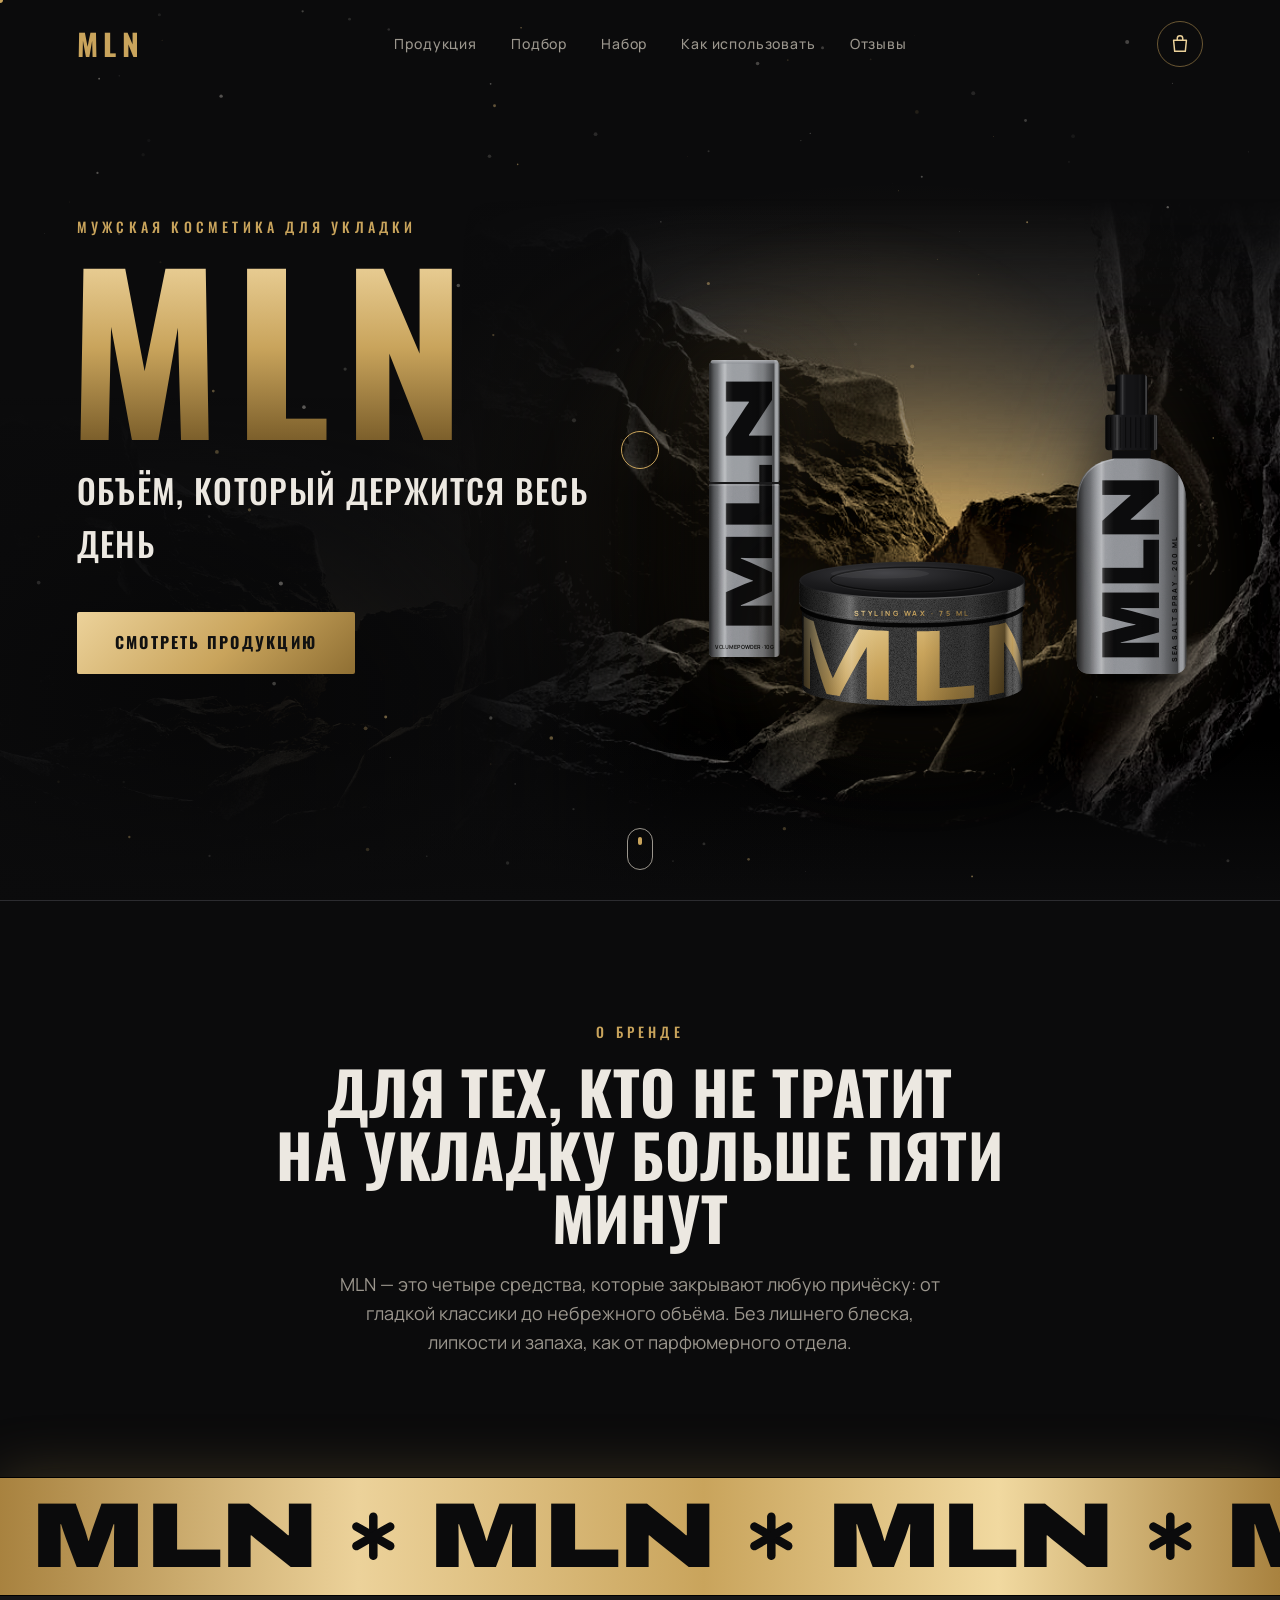
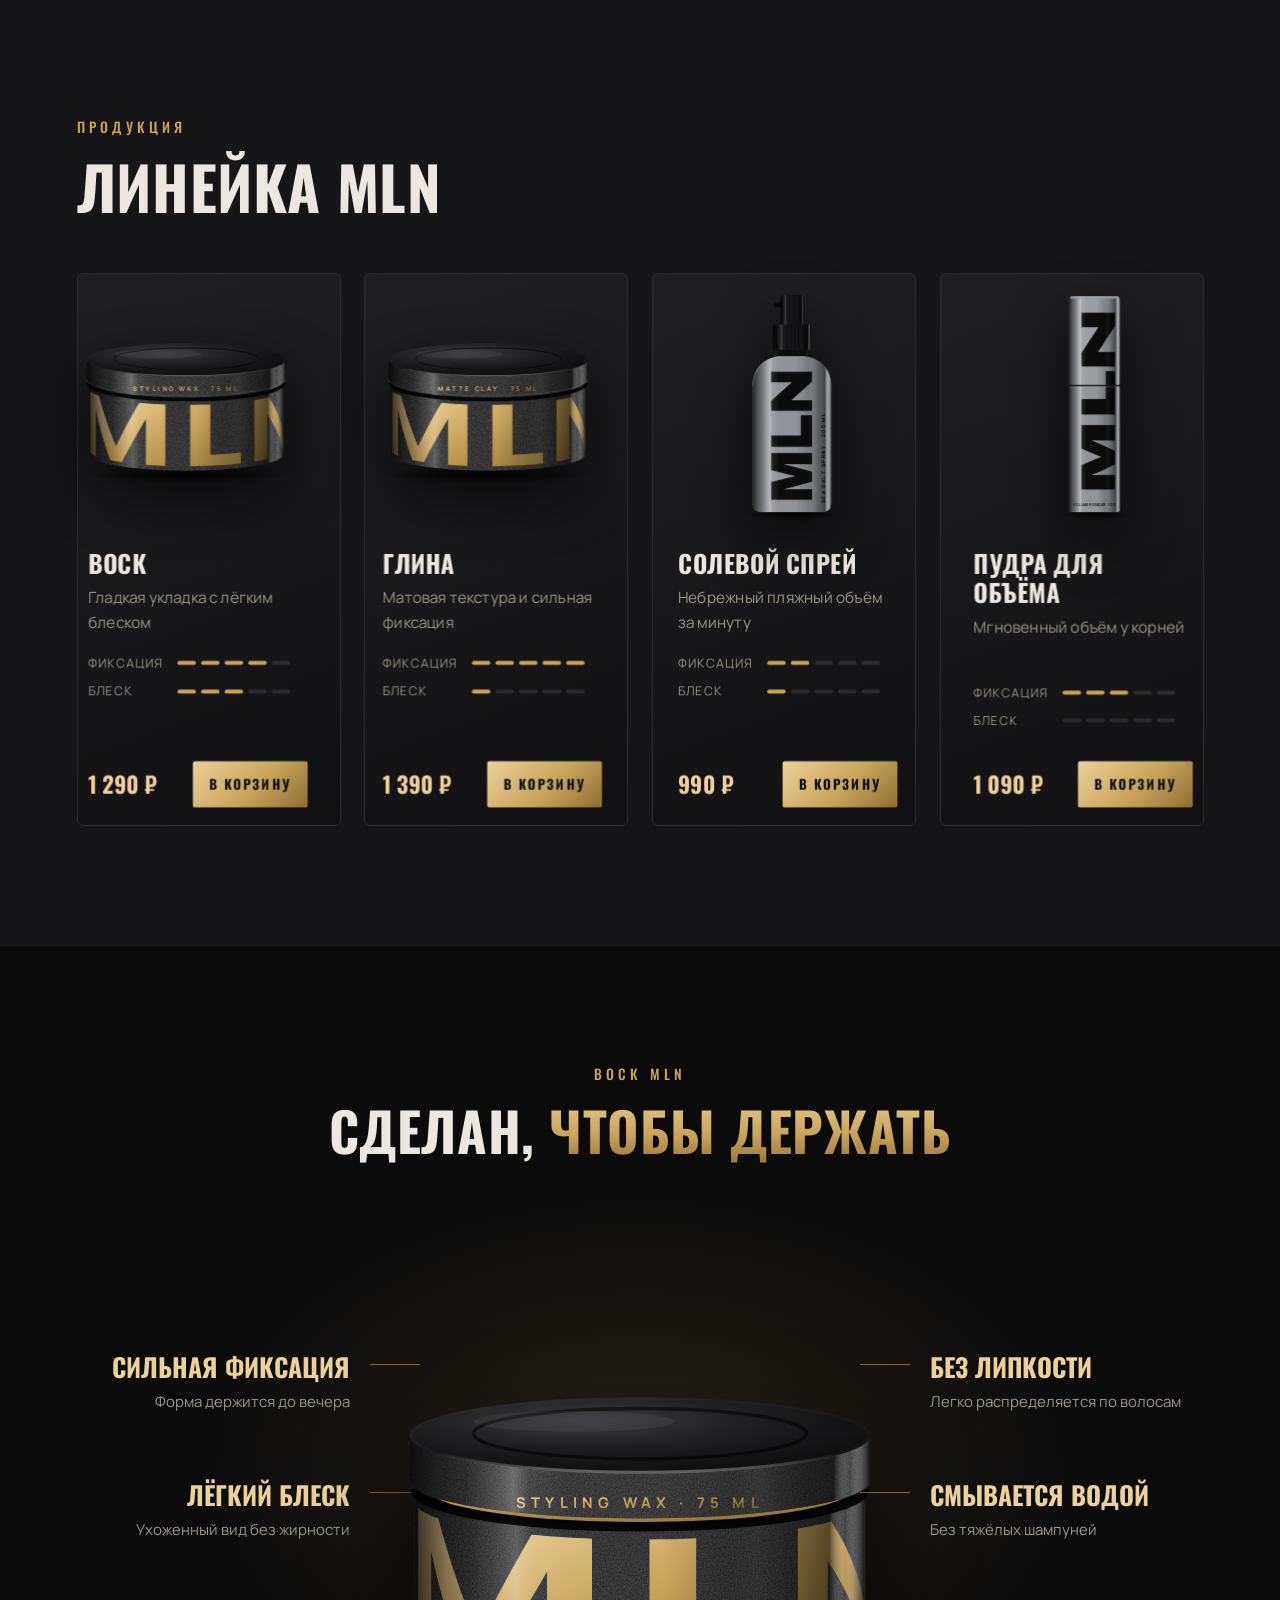
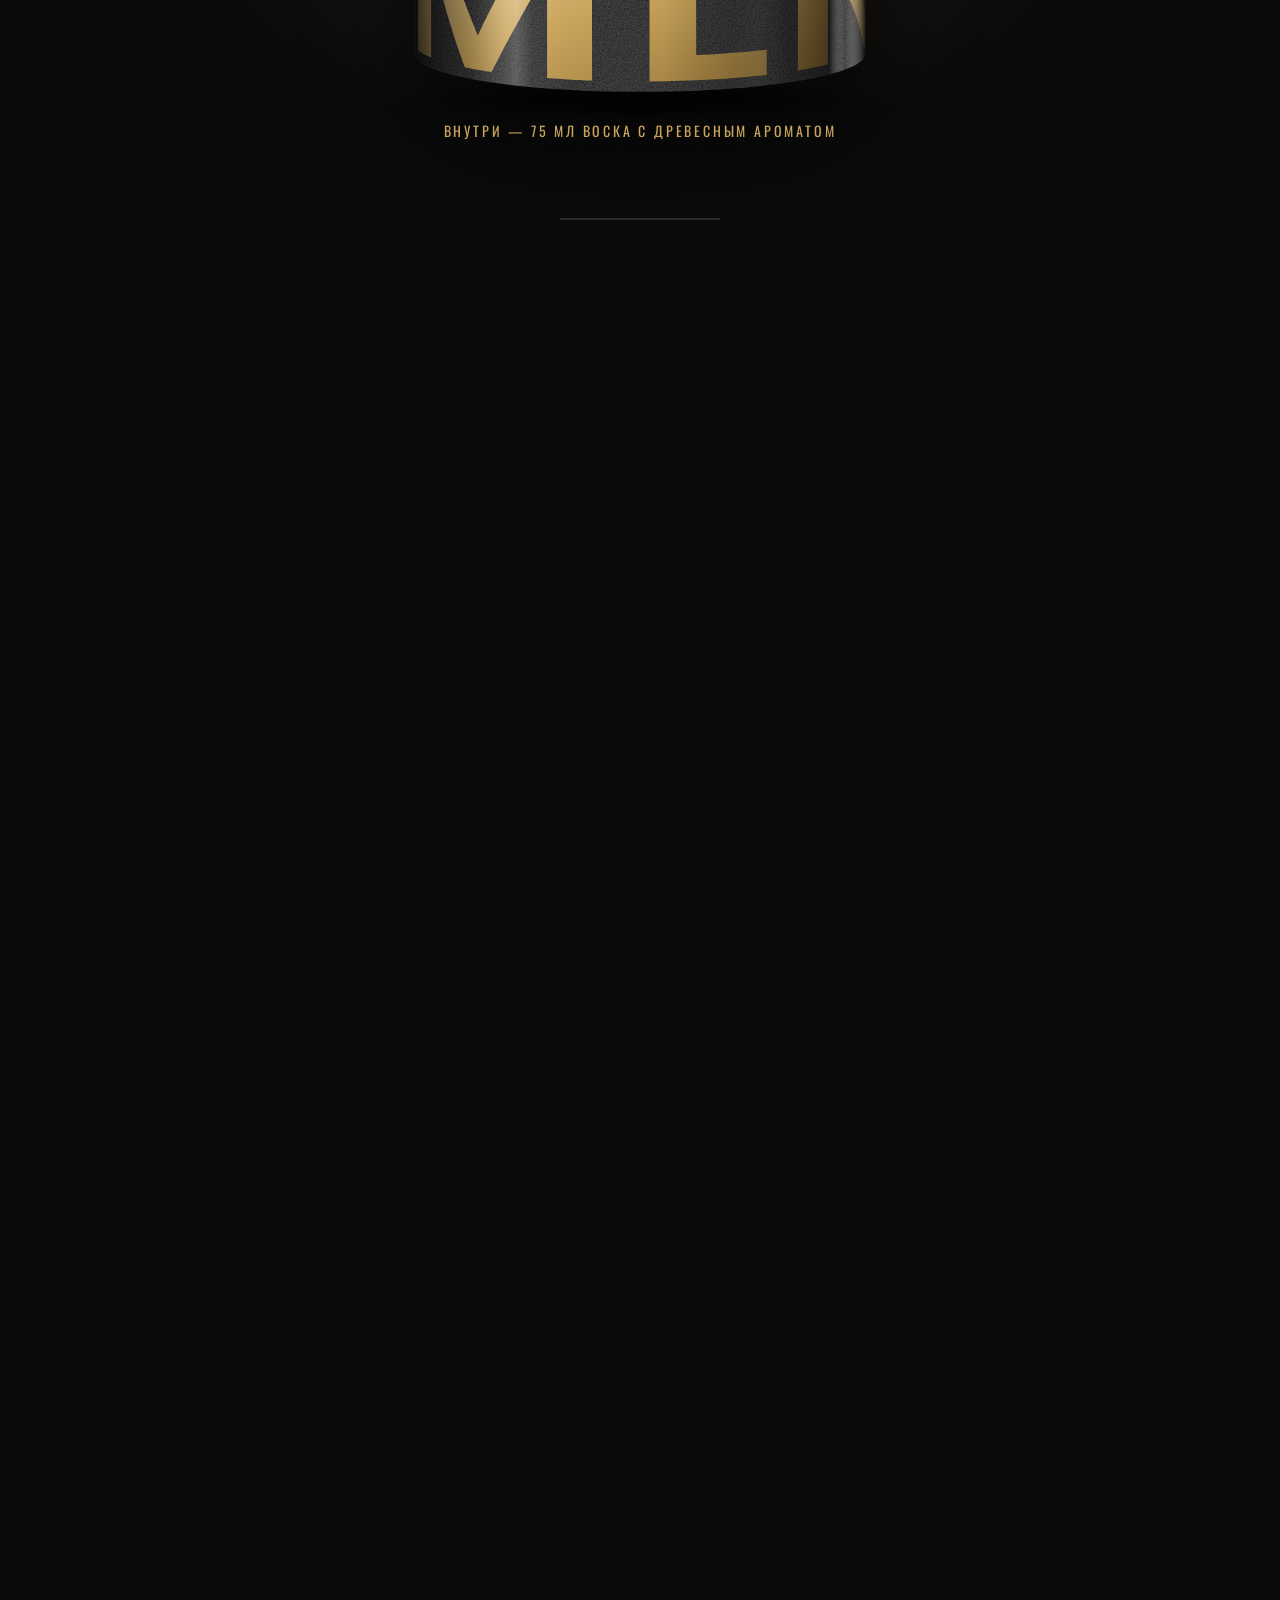
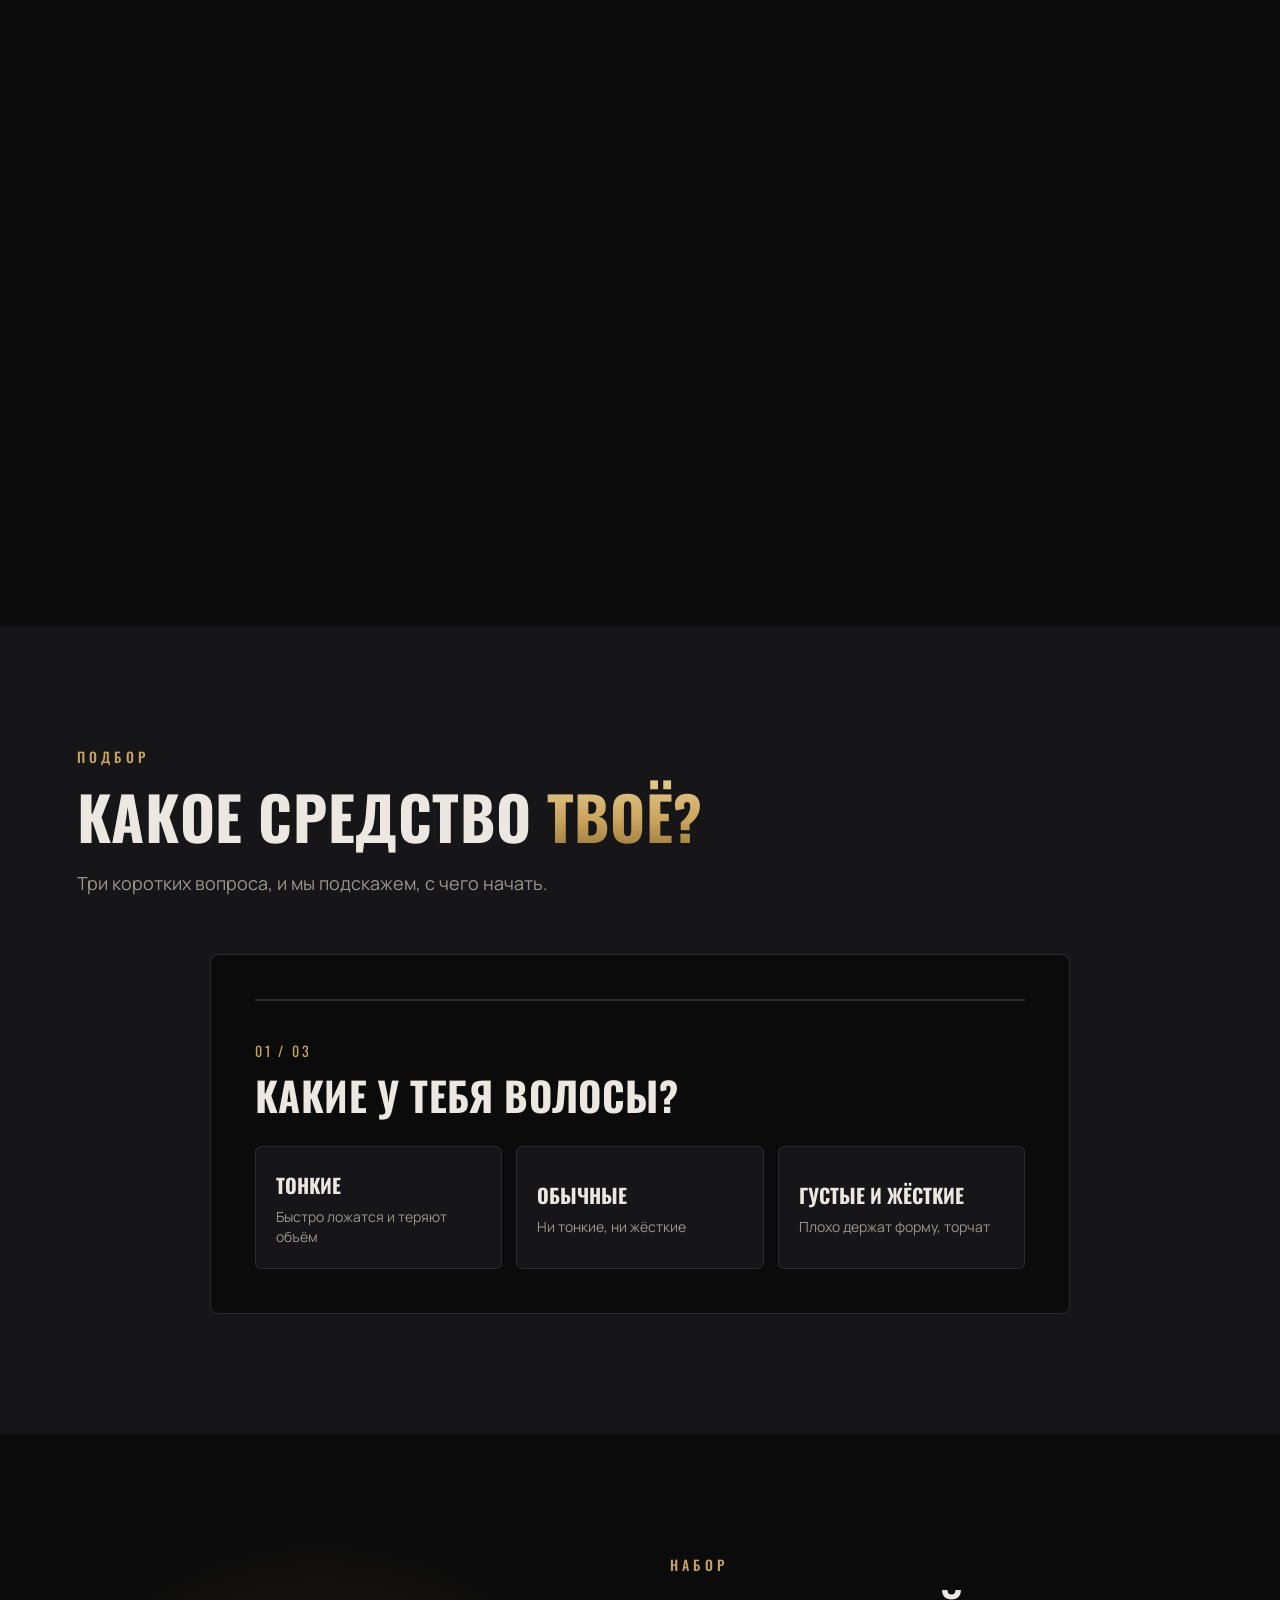
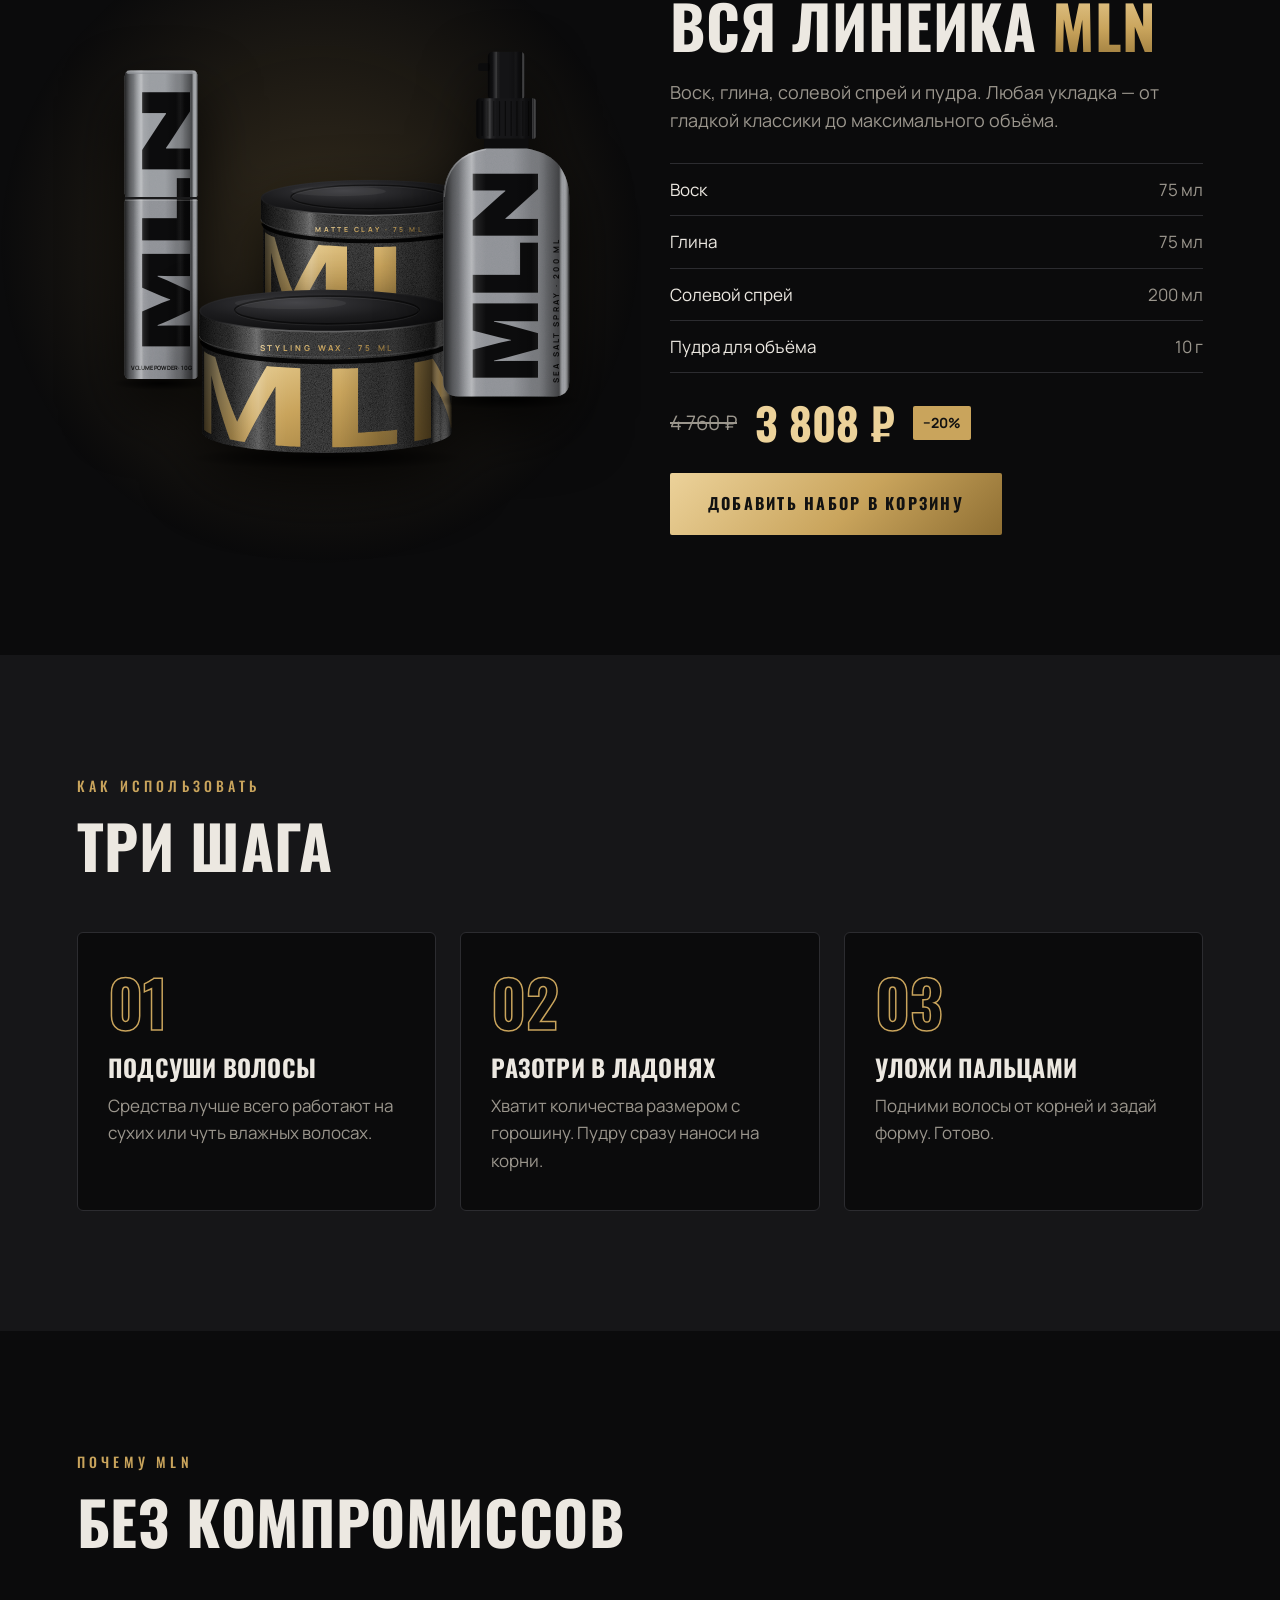
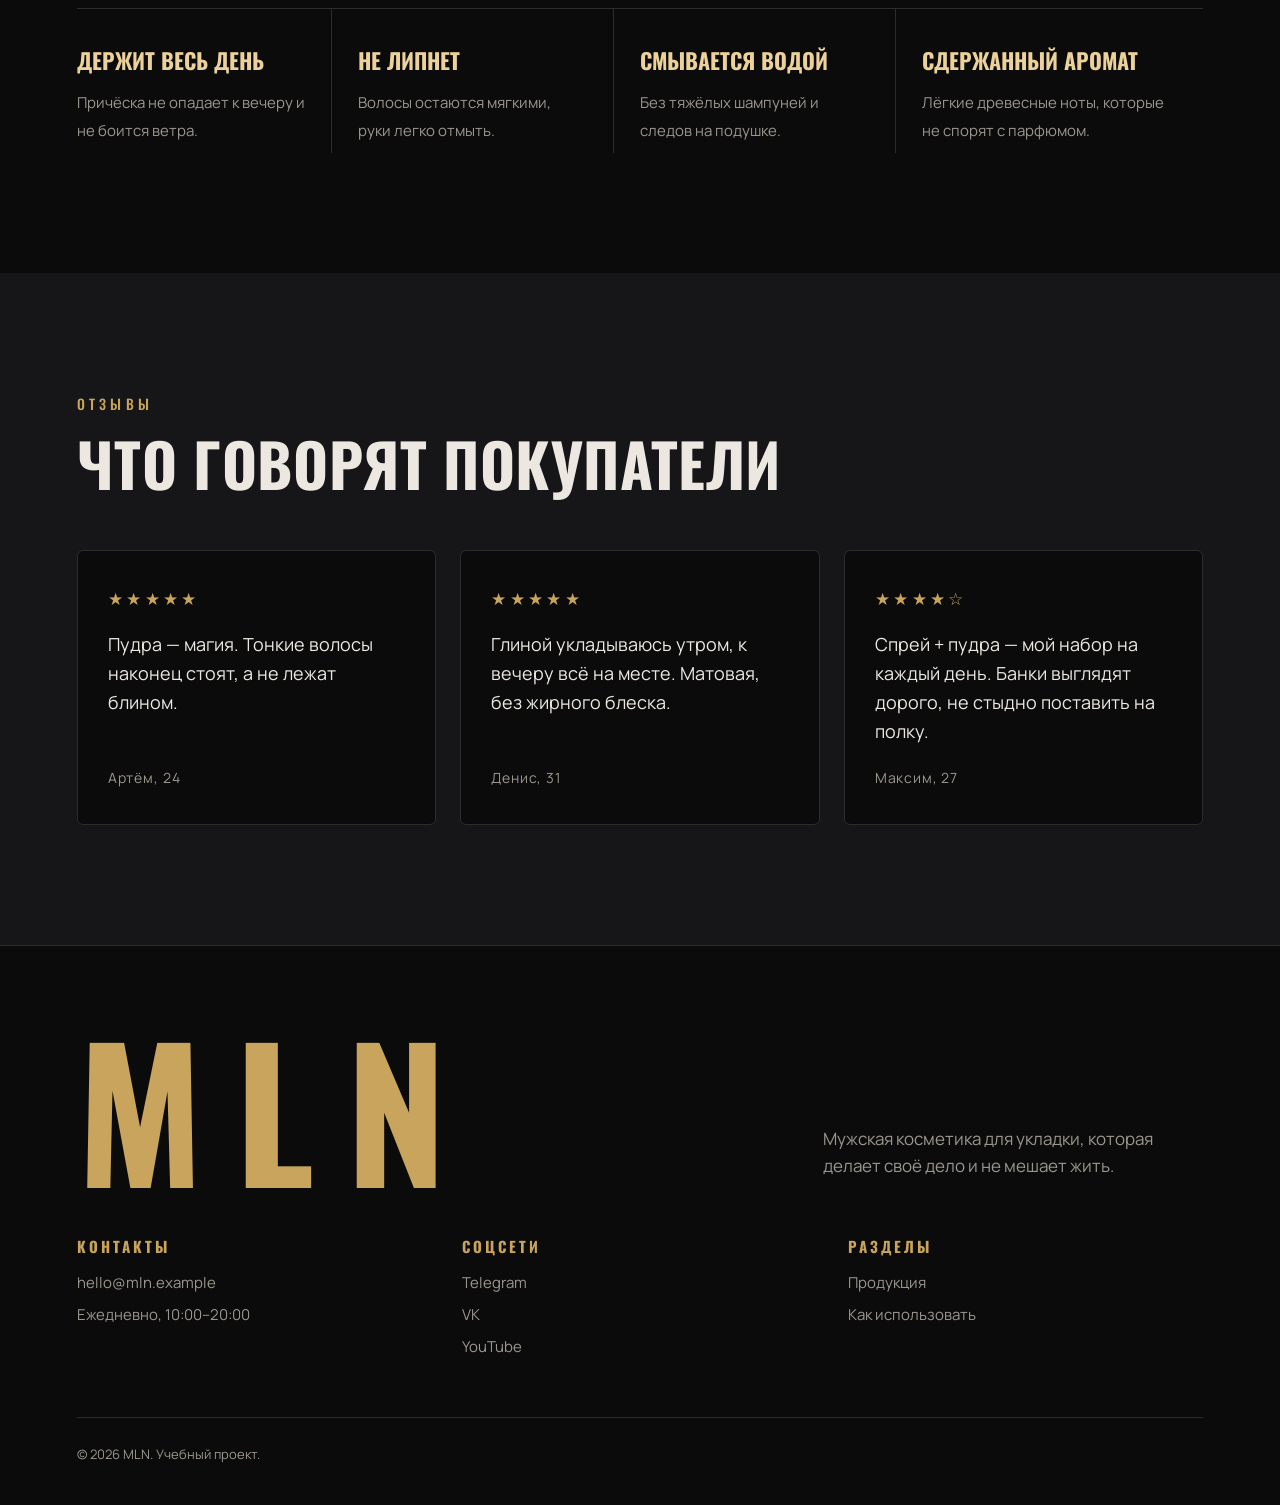
==== mln/index.html @ 7c97fed9 "Добавлен сайт бренда MLN (папка mln) Co-Authored-By: Claude Opus 5.5 <noreply@anthropic.com> Claude-" ====
<!DOCTYPE html>
<html lang="ru">
<head>
<meta charset="UTF-8">
<meta name="viewport" content="width=device-width, initial-scale=1">
<title>MLN — мужская косметика для укладки</title>
<meta name="description" content="MLN — воск, глина, солевой спрей и пудра для объёма. Мужская косметика для укладки волос.">
<link rel="preconnect" href="https://fonts.googleapis.com">
<link rel="preconnect" href="https://fonts.gstatic.com" crossorigin>
<link href="https://fonts.googleapis.com/css2?family=Archivo:wdth,wght@125,900&family=Oswald:wght@500;700&family=Manrope:wght@400;500;700&display=swap" rel="stylesheet">
<link rel="stylesheet" href="style.css">
</head>
<body class="loading">

<!-- ===== Заставка при загрузке ===== -->
<div class="loader" aria-hidden="true">
  <svg class="loader-logo" viewBox="0 0 300 90">
    <path d="M0.0 85.0 L2.6 85.0 L5.1 85.0 L7.6 85.0 L10.2 85.0 L12.7 85.0 L15.3 85.0 L17.8 85.0 L20.4 85.0 L20.4 77.5 L20.4 70.1 L20.4 62.6 L20.4 55.0 L20.4 47.5 L20.4 40.1 L20.4 32.6 L20.4 25.1 L23.9 32.6 L27.5 40.1 L31.1 47.5 L34.7 55.0 L38.3 62.6 L41.9 70.1 L45.4 77.5 L49.0 85.0 L51.1 85.0 L53.2 85.0 L55.3 85.0 L57.4 85.0 L59.4 85.0 L61.5 85.0 L63.6 85.0 L65.7 85.0 L69.3 77.5 L72.8 70.1 L76.4 62.6 L80.0 55.0 L83.6 47.5 L87.2 40.1 L90.8 32.6 L94.3 25.1 L94.3 32.6 L94.3 40.1 L94.3 47.5 L94.3 55.0 L94.3 62.6 L94.3 70.1 L94.3 77.5 L94.3 85.0 L96.9 85.0 L99.5 85.0 L102.0 85.0 L104.5 85.0 L107.1 85.0 L109.6 85.0 L112.2 85.0 L114.7 85.0 L114.7 75.0 L114.7 65.0 L114.7 55.0 L114.7 45.1 L114.7 35.0 L114.7 25.1 L114.7 15.0 L114.7 5.1 L111.2 5.1 L107.7 5.1 L104.2 5.1 L100.7 5.1 L97.3 5.1 L93.8 5.1 L90.3 5.1 L86.8 5.1 L83.1 12.7 L79.5 20.2 L75.8 27.8 L72.1 35.3 L68.5 43.0 L64.8 50.6 L61.2 58.1 L57.5 65.7 L53.8 58.1 L50.1 50.6 L46.4 43.0 L42.7 35.3 L39.0 27.8 L35.3 20.2 L31.6 12.7 L27.9 5.1 L24.4 5.1 L20.9 5.1 L17.5 5.1 L14.0 5.1 L10.5 5.1 L7.0 5.1 L3.5 5.1 L0.0 5.1ZM139.7 85.0 L146.4 85.0 L153.1 85.0 L159.9 85.0 L166.7 85.0 L173.4 85.0 L180.1 85.0 L186.9 85.0 L193.6 85.0 L193.6 83.2 L193.6 81.5 L193.6 79.7 L193.6 77.9 L193.6 76.1 L193.6 74.4 L193.6 72.6 L193.6 70.9 L189.4 70.9 L185.2 70.9 L181.0 70.9 L176.8 70.9 L172.6 70.9 L168.4 70.9 L164.2 70.9 L160.0 70.9 L160.0 62.7 L160.0 54.4 L160.0 46.2 L160.0 38.0 L160.0 29.8 L160.0 21.6 L160.0 13.3 L160.0 5.1 L157.5 5.1 L154.9 5.1 L152.4 5.1 L149.8 5.1 L147.3 5.1 L144.8 5.1 L142.2 5.1 L139.7 5.1ZM211.0 85.0 L213.5 85.0 L216.1 85.0 L218.6 85.0 L221.2 85.0 L223.7 85.0 L226.3 85.0 L228.8 85.0 L231.4 85.0 L231.4 77.8 L231.4 70.5 L231.4 63.2 L231.4 55.9 L231.4 48.7 L231.4 41.5 L231.4 34.2 L231.4 27.0 L237.1 34.2 L242.8 41.5 L248.6 48.7 L254.3 55.9 L260.0 63.2 L265.8 70.5 L271.5 77.8 L277.3 85.0 L280.1 85.0 L283.0 85.0 L285.8 85.0 L288.6 85.0 L291.5 85.0 L294.3 85.0 L297.2 85.0 L300.0 85.0 L300.0 75.0 L300.0 65.0 L300.0 55.0 L300.0 45.1 L300.0 35.0 L300.0 25.1 L300.0 15.0 L300.0 5.1 L297.4 5.1 L294.9 5.1 L292.4 5.1 L289.8 5.1 L287.3 5.1 L284.7 5.1 L282.2 5.1 L279.6 5.1 L279.6 12.4 L279.6 19.6 L279.6 27.0 L279.6 34.2 L279.6 41.5 L279.6 48.7 L279.6 56.0 L279.6 63.2 L274.0 56.0 L268.3 48.7 L262.6 41.5 L256.9 34.2 L251.2 27.0 L245.6 19.6 L239.8 12.4 L234.2 5.1 L231.3 5.1 L228.4 5.1 L225.5 5.1 L222.6 5.1 L219.7 5.1 L216.8 5.1 L213.9 5.1 L211.0 5.1Z" fill="none" stroke="#c9a45c" stroke-width="1.2"/>
    <path class="loader-fill" d="M0.0 85.0 L2.6 85.0 L5.1 85.0 L7.6 85.0 L10.2 85.0 L12.7 85.0 L15.3 85.0 L17.8 85.0 L20.4 85.0 L20.4 77.5 L20.4 70.1 L20.4 62.6 L20.4 55.0 L20.4 47.5 L20.4 40.1 L20.4 32.6 L20.4 25.1 L23.9 32.6 L27.5 40.1 L31.1 47.5 L34.7 55.0 L38.3 62.6 L41.9 70.1 L45.4 77.5 L49.0 85.0 L51.1 85.0 L53.2 85.0 L55.3 85.0 L57.4 85.0 L59.4 85.0 L61.5 85.0 L63.6 85.0 L65.7 85.0 L69.3 77.5 L72.8 70.1 L76.4 62.6 L80.0 55.0 L83.6 47.5 L87.2 40.1 L90.8 32.6 L94.3 25.1 L94.3 32.6 L94.3 40.1 L94.3 47.5 L94.3 55.0 L94.3 62.6 L94.3 70.1 L94.3 77.5 L94.3 85.0 L96.9 85.0 L99.5 85.0 L102.0 85.0 L104.5 85.0 L107.1 85.0 L109.6 85.0 L112.2 85.0 L114.7 85.0 L114.7 75.0 L114.7 65.0 L114.7 55.0 L114.7 45.1 L114.7 35.0 L114.7 25.1 L114.7 15.0 L114.7 5.1 L111.2 5.1 L107.7 5.1 L104.2 5.1 L100.7 5.1 L97.3 5.1 L93.8 5.1 L90.3 5.1 L86.8 5.1 L83.1 12.7 L79.5 20.2 L75.8 27.8 L72.1 35.3 L68.5 43.0 L64.8 50.6 L61.2 58.1 L57.5 65.7 L53.8 58.1 L50.1 50.6 L46.4 43.0 L42.7 35.3 L39.0 27.8 L35.3 20.2 L31.6 12.7 L27.9 5.1 L24.4 5.1 L20.9 5.1 L17.5 5.1 L14.0 5.1 L10.5 5.1 L7.0 5.1 L3.5 5.1 L0.0 5.1ZM139.7 85.0 L146.4 85.0 L153.1 85.0 L159.9 85.0 L166.7 85.0 L173.4 85.0 L180.1 85.0 L186.9 85.0 L193.6 85.0 L193.6 83.2 L193.6 81.5 L193.6 79.7 L193.6 77.9 L193.6 76.1 L193.6 74.4 L193.6 72.6 L193.6 70.9 L189.4 70.9 L185.2 70.9 L181.0 70.9 L176.8 70.9 L172.6 70.9 L168.4 70.9 L164.2 70.9 L160.0 70.9 L160.0 62.7 L160.0 54.4 L160.0 46.2 L160.0 38.0 L160.0 29.8 L160.0 21.6 L160.0 13.3 L160.0 5.1 L157.5 5.1 L154.9 5.1 L152.4 5.1 L149.8 5.1 L147.3 5.1 L144.8 5.1 L142.2 5.1 L139.7 5.1ZM211.0 85.0 L213.5 85.0 L216.1 85.0 L218.6 85.0 L221.2 85.0 L223.7 85.0 L226.3 85.0 L228.8 85.0 L231.4 85.0 L231.4 77.8 L231.4 70.5 L231.4 63.2 L231.4 55.9 L231.4 48.7 L231.4 41.5 L231.4 34.2 L231.4 27.0 L237.1 34.2 L242.8 41.5 L248.6 48.7 L254.3 55.9 L260.0 63.2 L265.8 70.5 L271.5 77.8 L277.3 85.0 L280.1 85.0 L283.0 85.0 L285.8 85.0 L288.6 85.0 L291.5 85.0 L294.3 85.0 L297.2 85.0 L300.0 85.0 L300.0 75.0 L300.0 65.0 L300.0 55.0 L300.0 45.1 L300.0 35.0 L300.0 25.1 L300.0 15.0 L300.0 5.1 L297.4 5.1 L294.9 5.1 L292.4 5.1 L289.8 5.1 L287.3 5.1 L284.7 5.1 L282.2 5.1 L279.6 5.1 L279.6 12.4 L279.6 19.6 L279.6 27.0 L279.6 34.2 L279.6 41.5 L279.6 48.7 L279.6 56.0 L279.6 63.2 L274.0 56.0 L268.3 48.7 L262.6 41.5 L256.9 34.2 L251.2 27.0 L245.6 19.6 L239.8 12.4 L234.2 5.1 L231.3 5.1 L228.4 5.1 L225.5 5.1 L222.6 5.1 L219.7 5.1 L216.8 5.1 L213.9 5.1 L211.0 5.1Z" fill="url(#gold)"/>
  </svg>
  <div class="loader-line"><i></i></div>
</div>

<!-- ===== Свой курсор ===== -->
<div class="cursor-dot" aria-hidden="true"></div>
<div class="cursor-ring" aria-hidden="true"></div>

<!-- ===== Цвета и свет для упаковки ===== -->
<svg width="0" height="0" style="position:absolute" aria-hidden="true">
  <defs>
    <linearGradient id="gold" x1="0" y1="0" x2="1" y2="1">
      <stop offset="0" stop-color="#f3dda6"/>
      <stop offset=".5" stop-color="#c9a45c"/>
      <stop offset="1" stop-color="#8f6f33"/>
    </linearGradient>
    <!-- тень цилиндра: тёмные края, светлее к центру -->
    <linearGradient id="cylShade" x1="0" x2="1">
      <stop offset="0" stop-color="#000" stop-opacity=".78"/>
      <stop offset=".07" stop-color="#000" stop-opacity=".42"/>
      <stop offset=".2" stop-color="#000" stop-opacity="0"/>
      <stop offset=".55" stop-color="#000" stop-opacity="0"/>
      <stop offset=".8" stop-color="#000" stop-opacity=".28"/>
      <stop offset=".92" stop-color="#000" stop-opacity=".55"/>
      <stop offset=".955" stop-color="#fff" stop-opacity=".07"/>
      <stop offset="1" stop-color="#000" stop-opacity=".8"/>
    </linearGradient>
    <!-- блик от света слева -->
    <linearGradient id="spec" x1="0" x2="1">
      <stop offset=".12" stop-color="#fff" stop-opacity="0"/>
      <stop offset=".2" stop-color="#fff" stop-opacity=".22"/>
      <stop offset=".225" stop-color="#fff" stop-opacity=".38"/>
      <stop offset=".26" stop-color="#fff" stop-opacity=".1"/>
      <stop offset=".34" stop-color="#fff" stop-opacity="0"/>
      <stop offset=".7" stop-color="#fff" stop-opacity="0"/>
      <stop offset=".76" stop-color="#fff" stop-opacity=".06"/>
      <stop offset=".82" stop-color="#fff" stop-opacity="0"/>
    </linearGradient>
    <!-- верх крышки -->
    <radialGradient id="lidTop" cx=".38" cy=".3" r=".8">
      <stop offset="0" stop-color="#3b3b3f"/>
      <stop offset=".5" stop-color="#1c1c1e"/>
      <stop offset="1" stop-color="#0a0a0b"/>
    </radialGradient>
    <linearGradient id="rim" x1="0" y1="0" x2="0" y2="1">
      <stop offset="0" stop-color="#fff" stop-opacity=".02"/>
      <stop offset=".75" stop-color="#fff" stop-opacity=".02"/>
      <stop offset="1" stop-color="#fff" stop-opacity=".35"/>
    </linearGradient>
    <linearGradient id="graphiteTop" x1="0" y1="0" x2="0" y2="1">
      <stop offset="0" stop-color="#c3c5c9"/>
      <stop offset="1" stop-color="#8b8e93"/>
    </linearGradient>
    <radialGradient id="waxIn" cx=".42" cy=".4" r=".75">
      <stop offset="0" stop-color="#f4dfa8"/>
      <stop offset=".55" stop-color="#c9a45c"/>
      <stop offset="1" stop-color="#7a5a25"/>
    </radialGradient>
    <radialGradient id="floorShadow">
      <stop offset="0" stop-color="#000" stop-opacity=".85"/>
      <stop offset=".6" stop-color="#000" stop-opacity=".35"/>
      <stop offset="1" stop-color="#000" stop-opacity="0"/>
    </radialGradient>
    <!-- матовая зернистость поверхности -->
    <filter id="grain" x="0" y="0" width="100%" height="100%">
      <feTurbulence type="fractalNoise" baseFrequency="1.1" numOctaves="2" seed="4" result="n"/>
      <feColorMatrix in="n" type="matrix" values="0 0 0 0 .5  0 0 0 0 .5  0 0 0 0 .5  0 0 0 .14 0" result="g"/>
      <feComposite in="g" in2="SourceGraphic" operator="in" result="gi"/>
      <feMerge><feMergeNode in="SourceGraphic"/><feMergeNode in="gi"/></feMerge>
    </filter>
  </defs>
</svg>

<!-- ===== 1. Шапка ===== -->
<header class="header">
  <a href="#top" class="logo">MLN</a>
  <nav class="nav">
    <a href="#products">Продукция</a>
    <a href="#quiz">Подбор</a>
    <a href="#bundle">Набор</a>
    <a href="#how">Как использовать</a>
    <a href="#reviews">Отзывы</a>
  </nav>
  <button class="cart-btn" aria-label="Открыть корзину">
    <svg viewBox="0 0 24 24" fill="none" stroke="currentColor" stroke-width="1.6" stroke-linecap="round" stroke-linejoin="round"><path d="M5 8h14l-1.2 12H6.2L5 8z"/><path d="M9 8V6a3 3 0 0 1 6 0v2"/></svg>
    <span class="cart-count">0</span>
  </button>
</header>

<main id="top">

<!-- ===== 2. Главный экран ===== -->
<section class="hero">
  <!-- Фон: камни + золотое свечение -->
  <div class="hero-bg" aria-hidden="true">
    <div class="rocks rocks-side" data-depth=".3" data-scroll=".45"></div>
    <div class="hero-glow" data-depth=".5" data-scroll=".35"></div>
    <div class="rocks rocks-main" data-depth=".7" data-scroll=".3"></div>
    <div class="hero-vignette"></div>
  </div>
  <canvas class="powder" aria-hidden="true"></canvas>
  <div class="hero-inner">
    <div class="hero-text">
      <p class="eyebrow">Мужская косметика для укладки</p>
      <h1 class="hero-title">MLN</h1>
      <p class="hero-slogan">Объём, который держится весь день</p>
      <a href="#products" class="btn shine">Смотреть продукцию</a>
    </div>
    <div class="hero-art" aria-hidden="true">
      <svg class="pack pack-powder" data-depth="1.1" data-scroll="-.12" viewBox="0 0 120 380"><use href="#pk-powder"/></svg>
      <svg class="pack pack-jar" data-depth="1.6" data-scroll="-.2" viewBox="0 0 300 220"><use href="#pk-jar-wax"/></svg>
      <svg class="pack pack-spray" data-depth="1.3" data-scroll="-.16" viewBox="0 0 170 380"><use href="#pk-spray"/></svg>
    </div>
  </div>
  <a href="#about" class="scroll-hint" aria-label="Листать вниз"><span></span></a>
</section>

<!-- ===== 3. О бренде ===== -->
<section class="about reveal" id="about">
  <p class="eyebrow">О бренде</p>
  <h2>Для тех, кто не тратит<br>на укладку больше пяти минут</h2>
  <p class="lead">MLN — это четыре средства, которые закрывают любую причёску: от гладкой классики до небрежного объёма. Без лишнего блеска, липкости и запаха, как от парфюмерного отдела.</p>
</section>

<!-- ===== Бегущая лента ===== -->
<div class="marquee" aria-hidden="true"><div class="marquee-track"></div></div>

<!-- ===== 4. Продукция ===== -->
<section class="products" id="products">
  <div class="section-head reveal">
    <p class="eyebrow">Продукция</p>
    <h2>Линейка MLN</h2>
  </div>

  <div class="cards">
    <article class="card reveal" data-id="wax" data-name="Воск" data-price="1290" data-pack="jar-wax">
      <div class="card-art"><svg viewBox="0 0 300 220"><use href="#pk-jar-wax"/></svg></div>
      <h3>Воск</h3>
      <p class="effect">Гладкая укладка с лёгким блеском</p>
      <div class="meter"><span>Фиксация</span><i class="on"></i><i class="on"></i><i class="on"></i><i class="on"></i><i></i></div>
      <div class="meter"><span>Блеск</span><i class="on"></i><i class="on"></i><i class="on"></i><i></i><i></i></div>
      <div class="card-bottom"><b class="price">1 290 ₽</b><button class="btn btn-small shine add-to-cart">В корзину</button></div>
    </article>

    <article class="card reveal" data-id="clay" data-name="Глина" data-price="1390" data-pack="jar-clay">
      <div class="card-art"><svg viewBox="0 0 300 220"><use href="#pk-jar-clay"/></svg></div>
      <h3>Глина</h3>
      <p class="effect">Матовая текстура и сильная фиксация</p>
      <div class="meter"><span>Фиксация</span><i class="on"></i><i class="on"></i><i class="on"></i><i class="on"></i><i class="on"></i></div>
      <div class="meter"><span>Блеск</span><i class="on"></i><i></i><i></i><i></i><i></i></div>
      <div class="card-bottom"><b class="price">1 390 ₽</b><button class="btn btn-small shine add-to-cart">В корзину</button></div>
    </article>

    <article class="card reveal" data-id="spray" data-name="Солевой спрей" data-price="990" data-pack="spray">
      <div class="card-art"><svg viewBox="0 0 170 380"><use href="#pk-spray"/></svg></div>
      <h3>Солевой спрей</h3>
      <p class="effect">Небрежный пляжный объём за минуту</p>
      <div class="meter"><span>Фиксация</span><i class="on"></i><i class="on"></i><i></i><i></i><i></i></div>
      <div class="meter"><span>Блеск</span><i class="on"></i><i></i><i></i><i></i><i></i></div>
      <div class="card-bottom"><b class="price">990 ₽</b><button class="btn btn-small shine add-to-cart">В корзину</button></div>
    </article>

    <article class="card reveal" data-id="powder" data-name="Пудра для объёма" data-price="1090" data-pack="powder">
      <div class="card-art"><svg viewBox="0 0 120 380"><use href="#pk-powder"/></svg></div>
      <h3>Пудра для объёма</h3>
      <p class="effect">Мгновенный объём у корней</p>
      <div class="meter"><span>Фиксация</span><i class="on"></i><i class="on"></i><i class="on"></i><i></i><i></i></div>
      <div class="meter"><span>Блеск</span><i></i><i></i><i></i><i></i><i></i></div>
      <div class="card-bottom"><b class="price">1 090 ₽</b><button class="btn btn-small shine add-to-cart">В корзину</button></div>
    </article>
  </div>
</section>


<!-- ===== Вращающаяся банка ===== -->
<section class="showcase" id="showcase">
  <div class="showcase-sticky">
    <div class="showcase-head">
      <p class="eyebrow">Воск MLN</p>
      <h2>Сделан, <span class="gold-text">чтобы держать</span></h2>
    </div>
    <div class="showcase-stage">
      <ul class="feat feat-left">
        <li data-at=".1"><b>Сильная фиксация</b><span>Форма держится до вечера</span></li>
        <li data-at=".28"><b>Лёгкий блеск</b><span>Ухоженный вид без жирности</span></li>
      </ul>
      <svg class="showcase-jar" viewBox="0 -110 300 330" aria-label="Банка воска MLN">
        <ellipse cx="150" cy="203" rx="142" ry="12" fill="url(#floorShadow)"/>
        <clipPath id="sc-clip"><path d="M20 80 V176 A130 22 0 0 0 280 176 V80 Z"/></clipPath>
        <path d="M20 80 V176 A130 22 0 0 0 280 176 V80 Z" fill="#141416" filter="url(#grain)"/>
        <path id="sc-logo" d="" fill="url(#gold)" clip-path="url(#sc-clip)"/>
        <!-- обратная сторона банки: этикетка -->
        <g clip-path="url(#sc-clip)"><g id="sc-back" opacity="0" font-family="Manrope, Arial, sans-serif" font-weight="700" fill="url(#gold)" text-anchor="middle">
          <text x="150" y="124" font-size="9" letter-spacing="3">STYLING WAX</text>
          <line x1="110" y1="132" x2="190" y2="132" stroke="#c9a45c" stroke-opacity=".5"/>
          <text x="150" y="146" font-size="7" letter-spacing="1.6" opacity=".85">HOLD ●●●●○   SHINE ●●●○○</text>
          <text x="150" y="160" font-size="7" letter-spacing="1.6" opacity=".85">APPLY TO DRY HAIR</text>
          <text x="150" y="174" font-size="7" letter-spacing="1.6" opacity=".6">75 ML · 2.5 FL OZ</text>
        </g></g>
        <path d="M20 80 V176 A130 22 0 0 0 280 176 V80 Z" fill="url(#cylShade)"/>
        <path d="M20 80 V176 A130 22 0 0 0 280 176 V80 Z" fill="url(#spec)" opacity=".55"/>
        <!-- воск внутри (виден, когда крышка поднята) -->
        <g id="sc-inside" opacity="0">
          <ellipse cx="150" cy="80" rx="130" ry="22" fill="#070707"/>
          <ellipse cx="150" cy="81" rx="122" ry="19" fill="url(#waxIn)"/>
          <path d="M70 82 Q110 70 150 80 T230 78" fill="none" stroke="#fff" stroke-opacity=".25" stroke-width="2"/>
          <path d="M95 89 Q135 80 170 88 T215 86" fill="none" stroke="#6b4f20" stroke-opacity=".5" stroke-width="2"/>
        </g>
        <path id="sc-gap" d="M20 81 A130 22 0 0 0 280 81" fill="none" stroke="#000" stroke-width="5" opacity=".9"/>
        <!-- крышка -->
        <g id="sc-lid">
          <path d="M17 50 V76 A133 22 0 0 0 283 76 V50 Z" fill="#1a1a1c" filter="url(#grain)"/>
          <text x="150" y="92" text-anchor="middle" font-size="8.5" letter-spacing="3" font-family="Manrope, Arial, sans-serif" font-weight="700" fill="url(#gold)">STYLING WAX · 75 ML</text>
          <path d="M17 50 V76 A133 22 0 0 0 283 76 V50 Z" fill="url(#cylShade)"/>
          <path d="M17 50 V76 A133 22 0 0 0 283 76 V50 Z" fill="url(#spec)" opacity=".7"/>
          <ellipse cx="150" cy="50" rx="133" ry="22" fill="url(#lidTop)"/>
          <ellipse cx="150" cy="50" rx="132" ry="21.3" fill="none" stroke="url(#rim)" stroke-width="1.6"/>
          <ellipse cx="150" cy="49" rx="96" ry="14.5" fill="none" stroke="#000" stroke-opacity=".55" stroke-width="2"/>
          <ellipse cx="112" cy="42" rx="58" ry="6" fill="#fff" opacity=".05"/>
        </g>
      </svg>
      <ul class="feat feat-right">
        <li data-at=".46"><b>Без липкости</b><span>Легко распределяется по волосам</span></li>
        <li data-at=".62"><b>Смывается водой</b><span>Без тяжёлых шампуней</span></li>
      </ul>
    </div>
    <p class="showcase-final" data-at=".82">Внутри — 75 мл воска с древесным ароматом</p>
    <div class="showcase-progress"><i></i></div>
  </div>
</section>

<!-- ===== Тест «Подбери средство» ===== -->
<section class="quiz" id="quiz">
  <div class="section-head reveal">
    <p class="eyebrow">Подбор</p>
    <h2>Какое средство <span class="gold-text">твоё?</span></h2>
    <p class="lead">Три коротких вопроса, и мы подскажем, с чего начать.</p>
  </div>
  <div class="quiz-box reveal"></div>
</section>

<!-- ===== Набор ===== -->
<section class="bundle" id="bundle">
  <div class="bundle-glow" aria-hidden="true"></div>
  <div class="bundle-inner">
    <div class="bundle-art reveal" aria-hidden="true">
      <svg class="b-powder" viewBox="0 0 120 380"><use href="#pk-powder"/></svg>
      <svg class="b-clay" viewBox="0 0 300 220"><use href="#pk-jar-clay"/></svg>
      <svg class="b-wax" viewBox="0 0 300 220"><use href="#pk-jar-wax"/></svg>
      <svg class="b-spray" viewBox="0 0 170 380"><use href="#pk-spray"/></svg>
    </div>
    <div class="bundle-text reveal" data-id="set" data-name="Набор MLN" data-price="3808" data-pack="set">
      <p class="eyebrow">Набор</p>
      <h2>Вся линейка <span class="gold-text">MLN</span></h2>
      <p class="lead">Воск, глина, солевой спрей и пудра. Любая укладка — от гладкой классики до максимального объёма.</p>
      <ul class="bundle-list">
        <li>Воск <span>75 мл</span></li>
        <li>Глина <span>75 мл</span></li>
        <li>Солевой спрей <span>200 мл</span></li>
        <li>Пудра для объёма <span>10 г</span></li>
      </ul>
      <div class="bundle-price">
        <s>4 760 ₽</s>
        <b>3 808 ₽</b>
        <span class="badge">−20%</span>
      </div>
      <button class="btn shine add-to-cart">Добавить набор в корзину</button>
    </div>
  </div>
</section>

<!-- ===== 6. Как использовать ===== -->
<section class="how" id="how">
  <div class="section-head reveal">
    <p class="eyebrow">Как использовать</p>
    <h2>Три шага</h2>
  </div>
  <div class="steps">
    <div class="step reveal">
      <span class="step-num">01</span>
      <h3>Подсуши волосы</h3>
      <p>Средства лучше всего работают на сухих или чуть влажных волосах.</p>
    </div>
    <div class="step reveal">
      <span class="step-num">02</span>
      <h3>Разотри в ладонях</h3>
      <p>Хватит количества размером с горошину. Пудру сразу наноси на корни.</p>
    </div>
    <div class="step reveal">
      <span class="step-num">03</span>
      <h3>Уложи пальцами</h3>
      <p>Подними волосы от корней и задай форму. Готово.</p>
    </div>
  </div>
</section>

<!-- ===== 7. Почему MLN ===== -->
<section class="why">
  <div class="section-head reveal">
    <p class="eyebrow">Почему MLN</p>
    <h2>Без компромиссов</h2>
  </div>
  <ul class="why-list">
    <li class="reveal"><b>Держит весь день</b><span>Причёска не опадает к вечеру и не боится ветра.</span></li>
    <li class="reveal"><b>Не липнет</b><span>Волосы остаются мягкими, руки легко отмыть.</span></li>
    <li class="reveal"><b>Смывается водой</b><span>Без тяжёлых шампуней и следов на подушке.</span></li>
    <li class="reveal"><b>Сдержанный аромат</b><span>Лёгкие древесные ноты, которые не спорят с парфюмом.</span></li>
  </ul>
</section>

<!-- ===== 8. Отзывы ===== -->
<section class="reviews" id="reviews">
  <div class="section-head reveal">
    <p class="eyebrow">Отзывы</p>
    <h2>Что говорят покупатели</h2>
  </div>
  <div class="review-list">
    <figure class="review reveal">
      <div class="stars">★★★★★</div>
      <blockquote>Пудра — магия. Тонкие волосы наконец стоят, а не лежат блином.</blockquote>
      <figcaption>Артём, 24</figcaption>
    </figure>
    <figure class="review reveal">
      <div class="stars">★★★★★</div>
      <blockquote>Глиной укладываюсь утром, к вечеру всё на месте. Матовая, без жирного блеска.</blockquote>
      <figcaption>Денис, 31</figcaption>
    </figure>
    <figure class="review reveal">
      <div class="stars">★★★★☆</div>
      <blockquote>Спрей + пудра — мой набор на каждый день. Банки выглядят дорого, не стыдно поставить на полку.</blockquote>
      <figcaption>Максим, 27</figcaption>
    </figure>
  </div>
</section>

</main>

<!-- ===== 9. Подвал ===== -->
<footer class="footer" id="contacts">
  <div class="footer-top">
    <a href="#top" class="logo logo-big">MLN</a>
    <p class="footer-mission">Мужская косметика для укладки, которая делает своё дело и не мешает жить.</p>
  </div>
  <div class="footer-cols">
    <div>
      <h4>Контакты</h4>
      <a href="mailto:hello@mln.example">hello@mln.example</a>
      <span>Ежедневно, 10:00–20:00</span>
    </div>
    <div>
      <h4>Соцсети</h4>
      <a href="#">Telegram</a>
      <a href="#">VK</a>
      <a href="#">YouTube</a>
    </div>
    <div>
      <h4>Разделы</h4>
      <a href="#products">Продукция</a>
      <a href="#how">Как использовать</a>
    </div>
  </div>
  <p class="footer-copy">© 2026 MLN. Учебный проект.</p>
</footer>

<!-- ===== Корзина ===== -->
<div class="cart-overlay"></div>
<aside class="cart" aria-label="Корзина" aria-hidden="true">
  <div class="cart-head">
    <h3>Корзина</h3>
    <button class="cart-close" aria-label="Закрыть корзину">✕</button>
  </div>
  <div class="cart-items"></div>
  <div class="cart-foot">
    <div class="cart-total"><span>Итого</span><b>0 ₽</b></div>
    <button class="btn shine cart-order">Оформить заказ</button>
    <p class="cart-note">Это учебный сайт: заказы не отправляются.</p>
  </div>
</aside>
<div class="toast" role="status" aria-live="polite"></div>

<!-- ===== Сами рисунки упаковки ===== -->
<svg width="0" height="0" style="position:absolute" aria-hidden="true">
  <defs>
    <g id="pk-jar-wax">
      <ellipse cx="150" cy="203" rx="142" ry="12" fill="url(#floorShadow)"/>
      <clipPath id="pk-jar-wax-clip"><path d="M20 80 V176 A130 22 0 0 0 280 176 V80 Z"/></clipPath>
      <!-- корпус -->
      <path d="M20 80 V176 A130 22 0 0 0 280 176 V80 Z" fill="#141416" filter="url(#grain)"/>
      <path d="M22.0 173.8 L22.6 174.4 L23.3 174.9 L24.1 175.5 L25.0 176.1 L26.0 176.6 L27.1 177.2 L28.2 177.7 L29.5 178.2 L29.5 170.6 L29.5 162.9 L29.5 155.2 L29.5 147.6 L29.5 139.9 L29.5 132.2 L29.5 124.5 L29.5 116.9 L31.4 125.3 L33.4 133.7 L35.6 142.1 L38.0 150.5 L40.5 158.8 L43.1 167.2 L45.9 175.5 L48.9 183.8 L50.6 184.2 L52.5 184.5 L54.3 184.9 L56.2 185.2 L58.2 185.6 L60.2 185.9 L62.2 186.2 L64.3 186.5 L67.9 179.4 L71.7 172.2 L75.6 165.0 L79.6 157.8 L83.7 150.6 L87.8 143.3 L92.1 136.0 L96.4 128.7 L96.4 136.3 L96.4 144.0 L96.4 151.7 L96.4 159.4 L96.4 167.0 L96.4 174.7 L96.4 182.4 L96.4 190.0 L99.6 190.3 L102.7 190.5 L105.9 190.7 L109.1 190.9 L112.4 191.1 L115.6 191.2 L118.9 191.4 L122.3 191.5 L122.3 181.3 L122.3 171.0 L122.3 160.8 L122.3 150.5 L122.3 140.3 L122.3 130.1 L122.3 119.8 L122.3 109.6 L117.7 109.4 L113.2 109.2 L108.7 109.0 L104.3 108.7 L100.0 108.4 L95.7 108.1 L91.5 107.8 L87.4 107.4 L83.1 114.7 L79.0 122.0 L74.9 129.3 L71.0 136.6 L67.1 143.8 L63.4 151.1 L59.8 158.3 L56.4 165.4 L53.0 157.1 L49.8 148.7 L46.7 140.3 L43.8 131.8 L41.0 123.4 L38.4 114.9 L35.9 106.4 L33.6 97.9 L31.6 97.2 L29.8 96.5 L28.1 95.7 L26.5 95.0 L25.1 94.2 L23.9 93.5 L22.9 92.7 L22.0 91.9ZM155.5 192.0 L164.5 191.9 L173.4 191.6 L182.2 191.3 L190.9 190.9 L199.3 190.4 L207.5 189.7 L215.5 189.0 L223.1 188.2 L223.1 186.4 L223.1 184.6 L223.1 182.7 L223.1 180.9 L223.1 179.1 L223.1 177.3 L223.1 175.5 L223.1 173.7 L218.4 174.2 L213.6 174.7 L208.6 175.1 L203.5 175.5 L198.4 175.9 L193.1 176.2 L187.8 176.5 L182.4 176.8 L182.4 168.4 L182.4 159.9 L182.4 151.5 L182.4 143.1 L182.4 134.7 L182.4 126.3 L182.4 117.8 L182.4 109.4 L179.1 109.6 L175.7 109.7 L172.4 109.8 L169.0 109.9 L165.6 110.0 L162.3 110.0 L158.9 110.1 L155.5 110.1ZM241.1 185.7 L243.5 185.3 L245.8 184.9 L248.1 184.4 L250.3 184.0 L252.4 183.5 L254.5 183.1 L256.5 182.6 L258.4 182.1 L258.4 174.7 L258.4 167.3 L258.4 159.8 L258.4 152.4 L258.4 145.0 L258.4 137.5 L258.4 130.1 L258.4 122.6 L262.5 129.0 L266.1 135.3 L269.4 141.5 L272.2 147.8 L274.6 154.0 L276.6 160.1 L278.1 166.3 L279.2 172.5 L279.6 171.8 L279.8 171.2 L280.0 170.5 L280.0 170.0 L280.0 170.0 L280.0 170.0 L280.0 170.0 L280.0 170.0 L280.0 159.8 L280.0 149.5 L280.0 139.3 L280.0 129.1 L280.0 118.8 L280.0 108.6 L280.0 98.3 L280.0 88.1 L280.0 88.1 L280.0 88.1 L280.0 88.1 L280.0 88.1 L280.0 88.3 L279.9 88.9 L279.8 89.5 L279.5 90.0 L279.5 97.5 L279.5 104.9 L279.5 112.4 L279.5 119.8 L279.5 127.3 L279.5 134.7 L279.5 142.2 L279.5 149.6 L278.6 143.5 L277.3 137.3 L275.5 131.1 L273.3 124.9 L270.7 118.6 L267.7 112.4 L264.3 106.1 L260.4 99.7 L258.3 100.3 L256.2 100.8 L253.9 101.3 L251.5 101.9 L249.0 102.4 L246.5 102.9 L243.8 103.3 L241.1 103.8Z" fill="url(#gold)" fill-rule="nonzero" clip-path="url(#pk-jar-wax-clip)"/>
      <path d="M20 80 V176 A130 22 0 0 0 280 176 V80 Z" fill="url(#cylShade)"/>
      <path d="M20 80 V176 A130 22 0 0 0 280 176 V80 Z" fill="url(#spec)" opacity=".55"/>
      <!-- щель под крышкой -->
      <path d="M20 81 A130 22 0 0 0 280 81" fill="none" stroke="#000" stroke-width="5" opacity=".9"/>
      <!-- бок крышки -->
      <path d="M17 50 V76 A133 22 0 0 0 283 76 V50 Z" fill="#1a1a1c" filter="url(#grain)"/>
      <text x="150" y="92" text-anchor="middle" font-size="8.5" letter-spacing="3" font-family="Manrope, Arial, sans-serif" font-weight="700" fill="url(#gold)">STYLING WAX · 75 ML</text>
      <path d="M17 50 V76 A133 22 0 0 0 283 76 V50 Z" fill="url(#cylShade)"/>
      <path d="M17 50 V76 A133 22 0 0 0 283 76 V50 Z" fill="url(#spec)" opacity=".7"/>
      <path d="M17 76 A133 22 0 0 0 283 76" fill="none" stroke="#fff" stroke-opacity=".12" stroke-width="1"/>
      <!-- верх крышки -->
      <ellipse cx="150" cy="50" rx="133" ry="22" fill="url(#lidTop)"/>
      <ellipse cx="150" cy="50" rx="132" ry="21.3" fill="none" stroke="url(#rim)" stroke-width="1.6"/>
      <ellipse cx="150" cy="49" rx="96" ry="14.5" fill="none" stroke="#000" stroke-opacity=".55" stroke-width="2"/>
      <ellipse cx="150" cy="50.2" rx="96" ry="14.5" fill="none" stroke="#fff" stroke-opacity=".07" stroke-width="1"/>
      <ellipse cx="112" cy="42" rx="58" ry="6" fill="#fff" opacity=".05"/>
    </g>
    <g id="pk-jar-clay">
      <ellipse cx="150" cy="203" rx="142" ry="12" fill="url(#floorShadow)"/>
      <clipPath id="pk-jar-clay-clip"><path d="M20 80 V176 A130 22 0 0 0 280 176 V80 Z"/></clipPath>
      <!-- корпус -->
      <path d="M20 80 V176 A130 22 0 0 0 280 176 V80 Z" fill="#141416" filter="url(#grain)"/>
      <path d="M22.0 173.8 L22.6 174.4 L23.3 174.9 L24.1 175.5 L25.0 176.1 L26.0 176.6 L27.1 177.2 L28.2 177.7 L29.5 178.2 L29.5 170.6 L29.5 162.9 L29.5 155.2 L29.5 147.6 L29.5 139.9 L29.5 132.2 L29.5 124.5 L29.5 116.9 L31.4 125.3 L33.4 133.7 L35.6 142.1 L38.0 150.5 L40.5 158.8 L43.1 167.2 L45.9 175.5 L48.9 183.8 L50.6 184.2 L52.5 184.5 L54.3 184.9 L56.2 185.2 L58.2 185.6 L60.2 185.9 L62.2 186.2 L64.3 186.5 L67.9 179.4 L71.7 172.2 L75.6 165.0 L79.6 157.8 L83.7 150.6 L87.8 143.3 L92.1 136.0 L96.4 128.7 L96.4 136.3 L96.4 144.0 L96.4 151.7 L96.4 159.4 L96.4 167.0 L96.4 174.7 L96.4 182.4 L96.4 190.0 L99.6 190.3 L102.7 190.5 L105.9 190.7 L109.1 190.9 L112.4 191.1 L115.6 191.2 L118.9 191.4 L122.3 191.5 L122.3 181.3 L122.3 171.0 L122.3 160.8 L122.3 150.5 L122.3 140.3 L122.3 130.1 L122.3 119.8 L122.3 109.6 L117.7 109.4 L113.2 109.2 L108.7 109.0 L104.3 108.7 L100.0 108.4 L95.7 108.1 L91.5 107.8 L87.4 107.4 L83.1 114.7 L79.0 122.0 L74.9 129.3 L71.0 136.6 L67.1 143.8 L63.4 151.1 L59.8 158.3 L56.4 165.4 L53.0 157.1 L49.8 148.7 L46.7 140.3 L43.8 131.8 L41.0 123.4 L38.4 114.9 L35.9 106.4 L33.6 97.9 L31.6 97.2 L29.8 96.5 L28.1 95.7 L26.5 95.0 L25.1 94.2 L23.9 93.5 L22.9 92.7 L22.0 91.9ZM155.5 192.0 L164.5 191.9 L173.4 191.6 L182.2 191.3 L190.9 190.9 L199.3 190.4 L207.5 189.7 L215.5 189.0 L223.1 188.2 L223.1 186.4 L223.1 184.6 L223.1 182.7 L223.1 180.9 L223.1 179.1 L223.1 177.3 L223.1 175.5 L223.1 173.7 L218.4 174.2 L213.6 174.7 L208.6 175.1 L203.5 175.5 L198.4 175.9 L193.1 176.2 L187.8 176.5 L182.4 176.8 L182.4 168.4 L182.4 159.9 L182.4 151.5 L182.4 143.1 L182.4 134.7 L182.4 126.3 L182.4 117.8 L182.4 109.4 L179.1 109.6 L175.7 109.7 L172.4 109.8 L169.0 109.9 L165.6 110.0 L162.3 110.0 L158.9 110.1 L155.5 110.1ZM241.1 185.7 L243.5 185.3 L245.8 184.9 L248.1 184.4 L250.3 184.0 L252.4 183.5 L254.5 183.1 L256.5 182.6 L258.4 182.1 L258.4 174.7 L258.4 167.3 L258.4 159.8 L258.4 152.4 L258.4 145.0 L258.4 137.5 L258.4 130.1 L258.4 122.6 L262.5 129.0 L266.1 135.3 L269.4 141.5 L272.2 147.8 L274.6 154.0 L276.6 160.1 L278.1 166.3 L279.2 172.5 L279.6 171.8 L279.8 171.2 L280.0 170.5 L280.0 170.0 L280.0 170.0 L280.0 170.0 L280.0 170.0 L280.0 170.0 L280.0 159.8 L280.0 149.5 L280.0 139.3 L280.0 129.1 L280.0 118.8 L280.0 108.6 L280.0 98.3 L280.0 88.1 L280.0 88.1 L280.0 88.1 L280.0 88.1 L280.0 88.1 L280.0 88.3 L279.9 88.9 L279.8 89.5 L279.5 90.0 L279.5 97.5 L279.5 104.9 L279.5 112.4 L279.5 119.8 L279.5 127.3 L279.5 134.7 L279.5 142.2 L279.5 149.6 L278.6 143.5 L277.3 137.3 L275.5 131.1 L273.3 124.9 L270.7 118.6 L267.7 112.4 L264.3 106.1 L260.4 99.7 L258.3 100.3 L256.2 100.8 L253.9 101.3 L251.5 101.9 L249.0 102.4 L246.5 102.9 L243.8 103.3 L241.1 103.8Z" fill="url(#gold)" fill-rule="nonzero" clip-path="url(#pk-jar-clay-clip)"/>
      <path d="M20 80 V176 A130 22 0 0 0 280 176 V80 Z" fill="url(#cylShade)"/>
      <path d="M20 80 V176 A130 22 0 0 0 280 176 V80 Z" fill="url(#spec)" opacity=".55"/>
      <!-- щель под крышкой -->
      <path d="M20 81 A130 22 0 0 0 280 81" fill="none" stroke="#000" stroke-width="5" opacity=".9"/>
      <!-- бок крышки -->
      <path d="M17 50 V76 A133 22 0 0 0 283 76 V50 Z" fill="#1a1a1c" filter="url(#grain)"/>
      <text x="150" y="92" text-anchor="middle" font-size="8.5" letter-spacing="3" font-family="Manrope, Arial, sans-serif" font-weight="700" fill="url(#gold)">MATTE CLAY · 75 ML</text>
      <path d="M17 50 V76 A133 22 0 0 0 283 76 V50 Z" fill="url(#cylShade)"/>
      <path d="M17 50 V76 A133 22 0 0 0 283 76 V50 Z" fill="url(#spec)" opacity=".7"/>
      <path d="M17 76 A133 22 0 0 0 283 76" fill="none" stroke="#fff" stroke-opacity=".12" stroke-width="1"/>
      <!-- верх крышки -->
      <ellipse cx="150" cy="50" rx="133" ry="22" fill="url(#lidTop)"/>
      <ellipse cx="150" cy="50" rx="132" ry="21.3" fill="none" stroke="url(#rim)" stroke-width="1.6"/>
      <ellipse cx="150" cy="49" rx="96" ry="14.5" fill="none" stroke="#000" stroke-opacity=".55" stroke-width="2"/>
      <ellipse cx="150" cy="50.2" rx="96" ry="14.5" fill="none" stroke="#fff" stroke-opacity=".07" stroke-width="1"/>
      <ellipse cx="112" cy="42" rx="58" ry="6" fill="#fff" opacity=".05"/>
    </g>
    <!-- Солевой спрей: светлый графит -->
    <g id="pk-spray">
      <ellipse cx="85" cy="370" rx="76" ry="9" fill="url(#floorShadow)"/>
      <!-- помпа -->
      <rect x="66" y="10" width="38" height="50" rx="5" fill="#141416"/>
      <rect x="56" y="22" width="12" height="8" rx="2" fill="#0b0b0c"/>
      <rect x="66" y="10" width="38" height="50" rx="5" fill="url(#cylShade)"/>
      <rect x="66" y="10" width="38" height="50" rx="5" fill="url(#spec)" opacity=".5"/>
      <rect x="54" y="58" width="62" height="42" rx="4" fill="#161618"/>
      <g stroke="#000" stroke-opacity=".55" stroke-width="1.2">
        <line x1="60" y1="61" x2="60" y2="97"/><line x1="66" y1="61" x2="66" y2="97"/><line x1="72" y1="61" x2="72" y2="97"/>
        <line x1="78" y1="61" x2="78" y2="97"/><line x1="84" y1="61" x2="84" y2="97"/><line x1="90" y1="61" x2="90" y2="97"/>
        <line x1="96" y1="61" x2="96" y2="97"/><line x1="102" y1="61" x2="102" y2="97"/><line x1="108" y1="61" x2="108" y2="97"/>
      </g>
      <rect x="54" y="58" width="62" height="42" rx="4" fill="url(#cylShade)"/>
      <rect x="54" y="58" width="62" height="42" rx="4" fill="url(#spec)" opacity=".5"/>
      <rect x="62" y="100" width="46" height="11" fill="#0d0d0e"/>
      <!-- бутылка -->
      <path d="M64 110 C40 114 21 128 20 160 V350 Q20 366 36 366 H134 Q150 366 150 350 V160 C149 128 130 114 106 110 Z" fill="#8e9196" filter="url(#grain)"/>
      <text transform="translate(118 352) rotate(-90)" textLength="222" lengthAdjust="spacingAndGlyphs" font-size="98" font-family="Archivo, Oswald, Impact, sans-serif" font-weight="900" font-stretch="125%" fill="#0c0c0d">MLN</text>
      <text transform="translate(139 352) rotate(-90)" font-size="8.2" letter-spacing="2.2" font-family="Manrope, Arial, sans-serif" font-weight="700" fill="#111">SEA SALT SPRAY · 200 ML</text>
      <path d="M64 110 C40 114 21 128 20 160 V350 Q20 366 36 366 H134 Q150 366 150 350 V160 C149 128 130 114 106 110 Z" fill="url(#cylShade)"/>
      <path d="M64 110 C40 114 21 128 20 160 V350 Q20 366 36 366 H134 Q150 366 150 350 V160 C149 128 130 114 106 110 Z" fill="url(#spec)" opacity=".9"/>
      <path d="M64 111 C40 115 22 129 21 160" fill="none" stroke="#fff" stroke-opacity=".25" stroke-width="1.2"/>
    </g>
    <!-- Пудра: светлый графит -->
    <g id="pk-powder">
      <ellipse cx="60" cy="371" rx="56" ry="8" fill="url(#floorShadow)"/>
      <rect x="18" y="12" width="84" height="148" rx="7" fill="#9a9da2" filter="url(#grain)"/>
      <rect x="18" y="158" width="84" height="208" rx="5" fill="#8e9196" filter="url(#grain)"/>
      <text transform="translate(93 336) rotate(-90)" textLength="306" lengthAdjust="spacingAndGlyphs" font-size="80" font-family="Archivo, Oswald, Impact, sans-serif" font-weight="900" font-stretch="125%" fill="#0c0c0d">MLN</text>
      <text x="25" y="356" textLength="70" lengthAdjust="spacingAndGlyphs" font-size="6.8" font-family="Manrope, Arial, sans-serif" font-weight="700" fill="#111">VOLUME POWDER · 10G</text>
      <rect x="18" y="12" width="84" height="148" rx="7" fill="url(#cylShade)"/>
      <rect x="18" y="158" width="84" height="208" rx="5" fill="url(#cylShade)"/>
      <rect x="18" y="12" width="84" height="354" rx="6" fill="url(#spec)" opacity=".9"/>
      <!-- шов между крышкой и тубусом -->
      <line x1="18" y1="158.5" x2="102" y2="158.5" stroke="#1a1a1b" stroke-width="2.4"/>
      <line x1="18" y1="161" x2="102" y2="161" stroke="#fff" stroke-opacity=".25" stroke-width="1"/>
      <!-- верхний край -->
      <rect x="20" y="12" width="80" height="4" rx="2" fill="url(#graphiteTop)" opacity=".7"/>
    </g>
  </defs>
</svg>

<script src="script.js"></script>
</body>
</html>
---- mln/style.css ----
/* ===== Цвета и шрифты ===== */
:root {
  --bg: #0b0b0c;
  --graphite: #161618;
  --graphite-2: #1f1f22;
  --line: #2c2c30;
  --gold: #c9a45c;
  --gold-light: #ecd29a;
  --text: #ece8e1;
  --muted: #9b968d;
  --head: "Oswald", "Arial Narrow", Impact, sans-serif;
  --body: "Manrope", Arial, sans-serif;
}

* { box-sizing: border-box; margin: 0; padding: 0; }
html { scroll-behavior: smooth; }
body {
  background: var(--bg);
  color: var(--text);
  font-family: var(--body);
  font-size: 17px;
  line-height: 1.6;
  overflow-x: hidden;
}
a { color: inherit; text-decoration: none; }
img, svg { display: block; max-width: 100%; }
button { font: inherit; color: inherit; background: none; border: 0; cursor: pointer; }

h1, h2, h3, h4 {
  font-family: var(--head);
  font-weight: 700;          /* жирнее обычного */
  text-transform: uppercase;
  line-height: 1.05;
  letter-spacing: .01em;
}
h2 { font-size: clamp(34px, 5vw, 60px); }
h3 { font-size: 24px; }

.eyebrow {
  font-family: var(--head);
  font-weight: 500;
  font-size: 14px;
  letter-spacing: .3em;
  text-transform: uppercase;
  color: var(--gold);
  margin-bottom: 16px;
}
.lead { color: var(--muted); font-size: 18px; max-width: 620px; margin-top: 22px; }

section { padding: 120px 6vw; position: relative; }
.section-head { margin-bottom: 56px; }

/* ===== Кнопки + блик ===== */
.btn {
  position: relative;
  display: inline-flex;
  align-items: center;
  justify-content: center;
  overflow: hidden;
  padding: 18px 38px;
  background: linear-gradient(135deg, var(--gold-light), var(--gold) 55%, #8f6f33);
  color: #111;
  font-family: var(--head);
  font-weight: 700;
  font-size: 16px;
  letter-spacing: .14em;
  text-transform: uppercase;
  border-radius: 2px;
  transition: transform .25s, box-shadow .25s;
}
.btn:hover { transform: translateY(-2px); box-shadow: 0 12px 30px -10px rgba(201,164,92,.6); }
.btn-small { padding: 12px 22px; font-size: 13px; }

.shine::after {
  content: "";
  position: absolute;
  top: -50%; left: -60%;
  width: 40%; height: 200%;
  background: linear-gradient(100deg, transparent, rgba(255,255,255,.75), transparent);
  transform: skewX(-20deg) translateX(-150%);
  pointer-events: none;
}
.shine:hover::after { animation: shine .8s ease; }
.hero .shine::after, .header .shine::after { animation: shine 1s ease 1.2s, shine 1s ease 5s infinite; }
@keyframes shine {
  to { transform: skewX(-20deg) translateX(500%); }
}

/* ===== Свой курсор ===== */
.cursor-dot, .cursor-ring {
  position: fixed;
  top: 0; left: 0;
  pointer-events: none;
  z-index: 1000;
  border-radius: 50%;
  opacity: 0;
  transition: opacity .3s;
}
.cursor-dot { width: 6px; height: 6px; margin: -3px 0 0 -3px; background: var(--gold); }
.cursor-ring {
  width: 38px; height: 38px;
  margin: -19px 0 0 -19px;
  border: 1.5px solid var(--gold);
  transition: opacity .3s, width .3s, height .3s, margin .3s, background .3s, border-color .3s;
}
.cursor-ring.big {
  width: 76px; height: 76px;
  margin: -38px 0 0 -38px;
  background: rgba(201,164,92,.12);
}
.cursor-ring.hide { opacity: 0 !important; }
@media (pointer: fine) {
  body.has-cursor, body.has-cursor a, body.has-cursor button { cursor: none; }
  body.has-cursor .cursor-dot, body.has-cursor .cursor-ring { opacity: 1; }
}

/* ===== 1. Шапка ===== */
.header {
  position: fixed;
  top: 0; left: 0; right: 0;
  z-index: 50;
  display: flex;
  align-items: center;
  justify-content: space-between;
  gap: 24px;
  padding: 20px 6vw;
  transition: background .3s, padding .3s;
}
.header.scrolled {
  background: rgba(11,11,12,.85);
  backdrop-filter: blur(12px);
  padding: 14px 6vw;
  border-bottom: 1px solid var(--line);
}
.logo {
  font-family: var(--head);
  font-weight: 700;
  font-size: 30px;
  letter-spacing: .18em;
  color: var(--gold);
}
.nav { display: flex; gap: 34px; }
.nav a {
  font-size: 14px;
  font-weight: 500;
  letter-spacing: .06em;
  color: var(--muted);
  position: relative;
  transition: color .2s;
}
.nav a::after {
  content: "";
  position: absolute; left: 0; bottom: -6px;
  width: 100%; height: 1px;
  background: var(--gold);
  transform: scaleX(0);
  transform-origin: left;
  transition: transform .3s;
}
.nav a:hover { color: var(--text); }
.nav a:hover::after { transform: scaleX(1); }

/* ===== 2. Главный экран ===== */
.hero {
  min-height: 100vh;
  display: flex;
  align-items: center;
  padding-top: 110px;
  overflow: hidden;
  background:
    radial-gradient(ellipse 60% 50% at 70% 55%, rgba(201,164,92,.12), transparent 70%),
    var(--bg);
}
.powder { position: absolute; inset: 0; width: 100%; height: 100%; z-index: 1; }

/* --- Фон из камней --- */
.hero-bg { position: absolute; inset: 0; z-index: 0; overflow: hidden; }
.rocks {
  position: absolute;
  bottom: 0;
  background: url("img/rocks.jpg") center bottom / cover no-repeat;
}
/* золотистая подсветка граней камней */
.rocks::after {
  content: "";
  position: absolute; inset: 0;
  background: radial-gradient(ellipse 55% 45% at 58% 62%, rgba(240,196,115,.95), rgba(201,164,92,.35) 45%, transparent 75%);
  mix-blend-mode: overlay;
}
.rocks-main {
  right: 0;
  width: 64%;
  height: 100%;
  filter: brightness(.85) contrast(1.15);
  /* края плавно растворяются в чёрном */
  -webkit-mask-image: linear-gradient(to right, transparent 0%, #000 28%), linear-gradient(to bottom, transparent 22%, #000 55%);
  -webkit-mask-composite: source-in;
          mask-image: linear-gradient(to right, transparent 0%, #000 28%), linear-gradient(to bottom, transparent 22%, #000 55%);
          mask-composite: intersect;
}
.rocks-side {
  left: 0;
  width: 46%;
  height: 62%;
  background-position: left bottom;
  filter: brightness(.45) contrast(1.2);
  -webkit-mask-image: linear-gradient(to right, #000 30%, transparent 95%), linear-gradient(to bottom, transparent 10%, #000 60%);
  -webkit-mask-composite: source-in;
          mask-image: linear-gradient(to right, #000 30%, transparent 95%), linear-gradient(to bottom, transparent 10%, #000 60%);
          mask-composite: intersect;
}
.rocks-side::after { opacity: .4; }
/* свечение из-за камней — медленно «дышит» */
.hero-glow {
  position: absolute;
  right: 8%; top: 22%;
  width: 52vw; height: 52vw;
  max-width: 820px; max-height: 820px;
  background: radial-gradient(circle, rgba(236,200,130,.42) 0%, rgba(201,164,92,.18) 30%, transparent 65%);
  filter: blur(10px);
  animation: glow 6s ease-in-out infinite;
}
@keyframes glow {
  0%, 100% { opacity: .75; transform: scale(1); }
  50%      { opacity: 1;   transform: scale(1.08); }
}
/* лёгкое затемнение по краям, чтобы текст читался */
.hero-vignette {
  position: absolute; inset: 0;
  background:
    linear-gradient(90deg, rgba(11,11,12,.85) 0%, rgba(11,11,12,.25) 45%, transparent 70%),
    linear-gradient(0deg, var(--bg) 0%, transparent 18%);
}
.hero-inner {
  position: relative;
  z-index: 2;
  width: 100%;
  display: grid;
  grid-template-columns: 1.05fr 1fr;
  align-items: center;
  gap: 40px;
}
.hero-title {
  font-size: clamp(110px, 17vw, 260px);
  line-height: .85;
  letter-spacing: .06em;
  white-space: nowrap;
  color: var(--gold);
  margin-left: -.04em;
}
.hero-title .ch {
  display: inline-block;
  opacity: 0;
  transform: translateY(60px);
  animation: chIn .9s cubic-bezier(.2,.8,.2,1) forwards;
  background: linear-gradient(180deg, var(--gold-light), var(--gold) 50%, #7c5f2b);
  color: transparent;
  -webkit-background-clip: text;
  background-clip: text;
}
@keyframes chIn { to { opacity: 1; transform: none; } }
.hero-slogan {
  font-family: var(--head);
  font-weight: 500;
  font-size: clamp(22px, 2.6vw, 34px);
  text-transform: uppercase;
  letter-spacing: .04em;
  margin: 24px 0 42px;
}
.hero-art {
  position: relative;
  height: min(560px, 70vh);
}
.pack { position: absolute; filter: drop-shadow(0 25px 30px rgba(0,0,0,.75)) drop-shadow(0 0 40px rgba(201,164,92,.15)); }
.pack-powder { width: 19%; left: 4%;  bottom: 10%; animation: float 7s ease-in-out infinite; }
.pack-spray  { width: 27%; right: 0;  bottom: 7%;  animation: float 7.5s ease-in-out .8s infinite; }
.pack-jar    { width: 48%; left: 21%; bottom: 0;   animation: float 7s ease-in-out .4s infinite; z-index: 2; }
@keyframes float {
  0%, 100% { transform: translateY(0); }
  50%      { transform: translateY(-6px); }
}
.scroll-hint {
  position: absolute; left: 50%; bottom: 30px; z-index: 3;
  width: 26px; height: 42px;
  border: 1.5px solid var(--muted);
  border-radius: 14px;
  transform: translateX(-50%);
}
.scroll-hint span {
  position: absolute; left: 50%; top: 8px;
  width: 4px; height: 8px; margin-left: -2px;
  background: var(--gold); border-radius: 2px;
  animation: wheel 1.8s infinite;
}
@keyframes wheel { to { transform: translateY(14px); opacity: 0; } }

/* ===== 3. О бренде ===== */
.about { text-align: center; display: flex; flex-direction: column; align-items: center; border-top: 1px solid var(--line); }
.about h2 { max-width: 900px; }

/* ===== 4. Продукция + 3D-наклон ===== */
.products { background: var(--graphite); }
.cards {
  display: grid;
  grid-template-columns: repeat(4, 1fr);
  gap: 24px;
  perspective: 1000px;
}
.card {
  position: relative;
  padding: 28px 24px 24px;
  background: linear-gradient(160deg, var(--graphite-2), #111113);
  border: 1px solid var(--line);
  border-radius: 6px;
  transform-style: preserve-3d;
  transition: transform .15s ease-out, border-color .3s, box-shadow .3s;
  will-change: transform;
}
.card:hover { border-color: rgba(201,164,92,.5); box-shadow: 0 30px 60px -25px rgba(0,0,0,.9); }
.card::before {           /* отсвет, который бежит за курсором */
  content: "";
  position: absolute; inset: 0;
  border-radius: inherit;
  background: radial-gradient(300px circle at var(--mx, 50%) var(--my, 50%), rgba(236,210,154,.14), transparent 60%);
  opacity: 0;
  transition: opacity .3s;
  pointer-events: none;
}
.card:hover::before { opacity: 1; }
.card-art {
  height: 220px;
  display: flex;
  align-items: flex-end;
  justify-content: center;
  margin-bottom: 26px;
  transform: translateZ(50px);
}
.card-art svg { height: 100%; width: auto; max-width: 100%; filter: drop-shadow(0 20px 25px rgba(0,0,0,.6)); }
.card h3, .card .effect, .card .meter, .card-bottom { transform: translateZ(25px); }
.effect { color: var(--muted); font-size: 15px; margin: 8px 0 18px; min-height: 48px; }
.meter {
  display: flex; align-items: center; gap: 5px;
  font-size: 12px; letter-spacing: .08em; text-transform: uppercase; color: var(--muted);
  margin-bottom: 8px;
}
.meter span { width: 82px; }
.meter i { width: 18px; height: 4px; background: var(--line); border-radius: 2px; }
.meter i.on { background: var(--gold); }
.card-bottom { display: flex; align-items: center; justify-content: space-between; margin-top: 22px; gap: 10px; }
.price { font-family: var(--head); font-size: 24px; font-weight: 700; color: var(--gold-light); }

/* ===== 5. До / после ===== */
.ba {
  display: grid;
  grid-template-columns: 1fr 1fr;
  gap: 60px;
  align-items: center;
}
.ba-tip { margin-top: 18px; font-size: 14px; color: var(--gold); display: none; }
.ba-frame {
  position: relative;
  border-radius: 6px;
  overflow: hidden;
  border: 1px solid var(--line);
  aspect-ratio: 730 / 842;
  max-height: 80vh;
  justify-self: center;
  width: 100%;
  max-width: 560px;
  touch-action: pan-y;
  user-select: none;
  -webkit-user-select: none;
}
.ba-img {
  position: absolute; inset: 0;
  width: 100%; height: 100%;
  object-fit: cover;
  pointer-events: none;
}
.ba-after {
  --x: 50%; --y: 25%; --r: 0px;
  clip-path: circle(var(--r) at var(--x) var(--y));
  transition: clip-path .35s cubic-bezier(.2,.8,.2,1);
}
.ba-frame.active .ba-after { transition: none; }
.ba-lens {
  position: absolute;
  top: 0; left: 0;
  width: 0; height: 0;
  border-radius: 50%;
  border: 2px solid var(--gold);
  box-shadow: 0 0 0 1px rgba(0,0,0,.4), 0 0 30px rgba(201,164,92,.45), inset 0 0 25px rgba(201,164,92,.25);
  pointer-events: none;
  opacity: 0;
  transition: opacity .3s;
}
.ba-frame.active .ba-lens { opacity: 1; }
.ba-label {
  position: absolute; bottom: 16px;
  padding: 6px 12px;
  font-family: var(--head); font-size: 13px; letter-spacing: .18em; text-transform: uppercase;
  background: rgba(11,11,12,.75);
  border: 1px solid var(--line);
  border-radius: 2px;
}
.ba-label-l { left: 16px; }
.ba-label-r { right: 16px; color: var(--gold); }

/* ===== 6. Как использовать ===== */
.how { background: var(--graphite); }
.steps { display: grid; grid-template-columns: repeat(3, 1fr); gap: 24px; }
.step { padding: 36px 30px; border: 1px solid var(--line); border-radius: 6px; background: var(--bg); }
.step-num {
  display: block;
  font-family: var(--head); font-weight: 700; font-size: 64px; line-height: 1;
  color: transparent;
  -webkit-text-stroke: 1.5px var(--gold);
  margin-bottom: 22px;
}
.step p { color: var(--muted); margin-top: 12px; }

/* ===== 7. Почему MLN ===== */
.why-list { list-style: none; display: grid; grid-template-columns: repeat(4, 1fr); border-top: 1px solid var(--line); }
.why-list li { padding: 34px 26px 10px 0; border-right: 1px solid var(--line); margin-right: 26px; }
.why-list li:last-child { border-right: 0; margin-right: 0; }
.why-list b { display: block; font-family: var(--head); font-size: 22px; text-transform: uppercase; color: var(--gold-light); margin-bottom: 10px; }
.why-list span { color: var(--muted); font-size: 15px; }

/* ===== 8. Отзывы ===== */
.reviews { background: var(--graphite); }
.review-list { display: grid; grid-template-columns: repeat(3, 1fr); gap: 24px; }
.review { padding: 34px 30px; border: 1px solid var(--line); border-radius: 6px; background: var(--bg); display: flex; flex-direction: column; }
.stars { color: var(--gold); letter-spacing: .2em; margin-bottom: 18px; }
.review blockquote { font-size: 18px; flex: 1; }
.review figcaption { margin-top: 22px; color: var(--muted); font-size: 14px; letter-spacing: .06em; }

/* ===== 9. Подвал ===== */
.footer { padding: 90px 6vw 40px; border-top: 1px solid var(--line); }
.footer-top { display: flex; justify-content: space-between; align-items: flex-end; gap: 40px; flex-wrap: wrap; margin-bottom: 60px; }
.logo-big { font-size: clamp(80px, 14vw, 180px); line-height: .8; }
.footer-mission { color: var(--muted); max-width: 380px; }
.footer-cols { display: grid; grid-template-columns: repeat(3, 1fr); gap: 30px; padding-bottom: 50px; border-bottom: 1px solid var(--line); }
.footer-cols h4 { font-size: 15px; letter-spacing: .2em; color: var(--gold); margin-bottom: 16px; }
.footer-cols a, .footer-cols span { display: block; color: var(--muted); margin-bottom: 8px; font-size: 15px; transition: color .2s; }
.footer-cols a:hover { color: var(--text); }
.footer-copy { margin-top: 26px; color: var(--muted); font-size: 13px; }

/* ===== Появление при прокрутке ===== */
.reveal { opacity: 0; transform: translateY(40px); transition: opacity .9s ease, transform .9s cubic-bezier(.2,.8,.2,1); }
.reveal.in { opacity: 1; transform: none; }
.card.reveal.in { transition: opacity .9s ease, transform .15s ease-out, border-color .3s, box-shadow .3s; }

/* ===== Планшет ===== */
@media (max-width: 1100px) {
  .cards { grid-template-columns: repeat(2, 1fr); }
  .why-list { grid-template-columns: repeat(2, 1fr); }
  .why-list li:nth-child(2) { border-right: 0; margin-right: 0; }
  .nav { display: none; }
}

/* ===== Телефон ===== */
@media (max-width: 760px) {
  body { font-size: 16px; }
  section { padding: 80px 16px; }
  .header, .header.scrolled { padding-left: 16px; padding-right: 16px; }
  .hero-inner { grid-template-columns: 1fr; text-align: center; }
  .hero-art { height: 300px; order: -1; }
  .hero { padding-top: 90px; }
  .rocks-main { width: 100%; height: 470px; top: 0; bottom: auto;
    -webkit-mask-image: linear-gradient(to bottom, transparent 5%, #000 35%, #000 70%, transparent 100%);
            mask-image: linear-gradient(to bottom, transparent 5%, #000 35%, #000 70%, transparent 100%); }
  .rocks-side { display: none; }
  .hero-glow { width: 120vw; height: 120vw; right: -10vw; top: 40px; }
  .hero-vignette { background: linear-gradient(0deg, var(--bg) 0%, rgba(11,11,12,.6) 45%, transparent 60%); }
  .scroll-hint { display: none; }
  .cards { grid-template-columns: 1fr; }
  .card-art { height: 200px; }
  .ba { grid-template-columns: 1fr; gap: 36px; }
  .ba-tip { display: block; }
  .steps, .review-list { grid-template-columns: 1fr; }
  .why-list { grid-template-columns: 1fr; }
  .why-list li { border-right: 0; margin-right: 0; border-bottom: 1px solid var(--line); padding-bottom: 26px; }
  .footer-cols { grid-template-columns: 1fr 1fr; }
}

/* Если человек отключил анимации в системе — не дёргаем ничего */
@media (prefers-reduced-motion: reduce) {
  *, *::before, *::after { animation: none !important; transition: none !important; }
  .reveal { opacity: 1; transform: none; }
  .hero-title .ch { opacity: 1; transform: none; }
}

/* ===== Бегущая лента ===== */
.marquee {
  position: relative;
  overflow: hidden;
  padding: 20px 0;
  background: linear-gradient(90deg, #a8823f, #ecd29a 28%, #c9a45c 55%, #f1d9a0 78%, #a8823f);
  border-top: 1px solid #000;
  border-bottom: 1px solid #000;
  box-shadow: 0 0 60px rgba(201,164,92,.25);
}
.marquee-track {
  display: flex;
  width: max-content;
  animation: marquee 28s linear infinite;
}
.marquee-group { display: flex; align-items: center; flex-shrink: 0; }
.marquee-word { height: clamp(44px, 6vw, 78px); width: auto; margin: 0 clamp(22px, 2.4vw, 40px); }
.marquee-star { height: clamp(30px, 3.8vw, 50px); width: auto; }
@keyframes marquee { to { transform: translateX(-50%); } }

@media (max-width: 760px) {
  .marquee { padding: 14px 0; }
  .marquee-track { animation-duration: 18s; }
}

.gold-text {
  background: linear-gradient(180deg, var(--gold-light), var(--gold) 55%, #8f6f33);
  -webkit-background-clip: text;
  background-clip: text;
  color: transparent;
}

/* ======================================================
   ЗАСТАВКА
   ====================================================== */
body.loading { overflow: hidden; }
.loader {
  position: fixed; inset: 0; z-index: 2000;
  display: flex; flex-direction: column; align-items: center; justify-content: center; gap: 34px;
  background: var(--bg);
  transition: clip-path .9s cubic-bezier(.7,0,.2,1), visibility 0s .9s;
  clip-path: inset(0 0 0 0);
}
body.loaded .loader { clip-path: inset(0 0 100% 0); visibility: hidden; }
.loader-logo { width: min(420px, 70vw); overflow: visible; filter: drop-shadow(0 0 30px rgba(201,164,92,.35)); }
.loader-fill { animation: loaderFill 1.5s cubic-bezier(.6,0,.3,1) forwards; clip-path: inset(100% 0 0 0); }
@keyframes loaderFill { to { clip-path: inset(0 0 0 0); } }
.loader-line { width: min(220px, 50vw); height: 1px; background: var(--line); overflow: hidden; }
.loader-line i { display: block; height: 100%; background: var(--gold); transform-origin: left; transform: scaleX(0); animation: loaderLine 1.5s cubic-bezier(.6,0,.3,1) forwards; }
@keyframes loaderLine { to { transform: scaleX(1); } }
/* буквы на главном экране ждут, пока уйдёт заставка */
body.loading .hero-title .ch { animation-play-state: paused; }

/* ======================================================
   КОРЗИНА
   ====================================================== */
.cart-btn {
  position: relative;
  width: 46px; height: 46px;
  display: grid; place-items: center;
  border: 1px solid rgba(201,164,92,.5);
  border-radius: 50%;
  color: var(--gold-light);
  transition: background .25s, border-color .25s;
}
.cart-btn:hover { background: rgba(201,164,92,.12); border-color: var(--gold); }
.cart-btn svg { width: 22px; height: 22px; }
.cart-count {
  position: absolute; top: -4px; right: -4px;
  min-width: 20px; height: 20px; padding: 0 5px;
  border-radius: 10px;
  background: var(--gold); color: #111;
  font-size: 11px; font-weight: 700; line-height: 20px; text-align: center;
  transform: scale(0); transition: transform .3s cubic-bezier(.3,1.6,.5,1);
}
.cart-count.show { transform: scale(1); }
.cart-count.bump { animation: bump .45s ease; }
@keyframes bump { 40% { transform: scale(1.5); } }

.cart-overlay {
  position: fixed; inset: 0; z-index: 90;
  background: rgba(0,0,0,.6); backdrop-filter: blur(3px);
  opacity: 0; visibility: hidden; transition: opacity .35s, visibility 0s .35s;
}
.cart {
  position: fixed; top: 0; right: 0; bottom: 0; z-index: 100;
  width: min(420px, 100%);
  display: flex; flex-direction: column;
  background: var(--graphite);
  border-left: 1px solid var(--line);
  transform: translateX(100%);
  transition: transform .45s cubic-bezier(.7,0,.2,1);
}
body.cart-open .cart { transform: none; }
body.cart-open .cart-overlay { opacity: 1; visibility: visible; transition: opacity .35s; }
.cart-head { display: flex; justify-content: space-between; align-items: center; padding: 26px 28px; border-bottom: 1px solid var(--line); }
.cart-head h3 { font-size: 26px; }
.cart-close { font-size: 20px; color: var(--muted); width: 40px; height: 40px; }
.cart-close:hover { color: var(--text); }
.cart-items { flex: 1; overflow-y: auto; padding: 10px 28px; }
.cart-empty { color: var(--muted); text-align: center; margin-top: 60px; }
.cart-item { display: grid; grid-template-columns: 64px 1fr auto; gap: 16px; align-items: center; padding: 18px 0; border-bottom: 1px solid var(--line); }
.cart-thumb { width: 64px; height: 64px; display: grid; place-items: center; background: var(--bg); border-radius: 4px; }
.cart-thumb svg { max-width: 54px; max-height: 54px; width: auto; height: 54px; }
.cart-item h4 { font-size: 16px; letter-spacing: .02em; }
.cart-item .ci-price { color: var(--gold-light); font-size: 14px; margin-top: 4px; }
.qty { display: flex; align-items: center; gap: 4px; border: 1px solid var(--line); border-radius: 20px; }
.qty button { width: 30px; height: 30px; color: var(--gold-light); font-size: 18px; }
.qty span { min-width: 18px; text-align: center; font-size: 14px; }
.cart-foot { padding: 24px 28px 28px; border-top: 1px solid var(--line); }
.cart-total { display: flex; justify-content: space-between; align-items: baseline; margin-bottom: 18px; }
.cart-total span { color: var(--muted); text-transform: uppercase; letter-spacing: .15em; font-size: 13px; }
.cart-total b { font-family: var(--head); font-size: 30px; color: var(--gold-light); }
.cart-foot .btn { width: 100%; }
.cart-note { color: var(--muted); font-size: 12px; text-align: center; margin-top: 12px; }

.fly { position: fixed; z-index: 1500; pointer-events: none; filter: drop-shadow(0 10px 20px rgba(0,0,0,.6)); }

.toast {
  position: fixed; left: 50%; bottom: 28px; z-index: 1600;
  padding: 14px 22px;
  background: #0f0f10; border: 1px solid rgba(201,164,92,.5); border-radius: 4px;
  color: var(--text); font-size: 15px;
  box-shadow: 0 20px 40px -10px rgba(0,0,0,.8);
  transform: translate(-50%, 30px); opacity: 0;
  transition: transform .4s cubic-bezier(.3,1.4,.5,1), opacity .3s;
  pointer-events: none;
  max-width: calc(100% - 32px);
}
.toast b { color: var(--gold-light); }
.toast.show { transform: translate(-50%, 0); opacity: 1; }

/* ======================================================
   ВРАЩАЮЩАЯСЯ БАНКА
   ====================================================== */
.showcase { padding: 0; height: 320vh; }
.showcase-sticky {
  position: sticky; top: 0;
  height: 100vh;
  display: flex; flex-direction: column; align-items: center; justify-content: center;
  padding: 90px 6vw 40px;
  overflow: hidden;
  background: radial-gradient(ellipse 50% 45% at 50% 58%, rgba(201,164,92,.16), transparent 70%), var(--bg);
}
.showcase-head { text-align: center; margin-bottom: 10px; }
.showcase-stage {
  width: 100%; max-width: 1200px;
  display: grid; grid-template-columns: 1fr minmax(280px, 520px) 1fr; align-items: center; gap: 30px;
}
.showcase-jar { width: 100%; overflow: visible; filter: drop-shadow(0 40px 50px rgba(0,0,0,.7)); }
.feat { list-style: none; display: flex; flex-direction: column; gap: 60px; }
.feat-left { text-align: right; }
.feat li {
  opacity: 0; transform: translateY(30px);
  transition: opacity .6s, transform .6s cubic-bezier(.2,.8,.2,1);
  position: relative;
}
.feat li.on { opacity: 1; transform: none; }
.feat b { display: block; font-family: var(--head); font-size: clamp(20px, 2vw, 28px); text-transform: uppercase; color: var(--gold-light); }
.feat span { color: var(--muted); font-size: 15px; }
.feat li::after {
  content: ""; position: absolute; top: 18px;
  width: 50px; height: 1px; background: var(--gold); opacity: .6;
}
.feat-left li::after { right: -70px; }
.feat-right li::after { left: -70px; }
.showcase-final {
  margin-top: 10px; color: var(--gold); font-family: var(--head); letter-spacing: .2em; text-transform: uppercase; font-size: 14px;
  opacity: 0; transition: opacity .6s;
}
.showcase-final.on { opacity: 1; }
.showcase-progress { position: absolute; bottom: 30px; left: 50%; transform: translateX(-50%); width: 160px; height: 2px; background: var(--line); }
.showcase-progress i { display: block; height: 100%; background: var(--gold); transform-origin: left; transform: scaleX(0); }

/* ======================================================
   ТЕСТ
   ====================================================== */
.quiz { background: var(--graphite); }
.quiz-box {
  max-width: 860px; margin: 0 auto;
  padding: 44px;
  background: var(--bg);
  border: 1px solid var(--line); border-radius: 8px;
  min-height: 360px;
}
.quiz-progress { height: 2px; background: var(--line); margin-bottom: 36px; }
.quiz-progress i { display: block; height: 100%; background: var(--gold); transition: width .5s cubic-bezier(.2,.8,.2,1); }
.quiz-step { animation: stepIn .5s cubic-bezier(.2,.8,.2,1); }
@keyframes stepIn { from { opacity: 0; transform: translateX(30px); } }
.quiz-num { color: var(--gold); font-family: var(--head); letter-spacing: .2em; font-size: 14px; }
.quiz-q { font-size: clamp(26px, 3.4vw, 40px); margin: 10px 0 30px; }
.quiz-opts { display: grid; grid-template-columns: repeat(3, 1fr); gap: 14px; }
.quiz-opts.two { grid-template-columns: repeat(2, 1fr); }
.quiz-opt {
  padding: 22px 20px; text-align: left;
  border: 1px solid var(--line); border-radius: 6px;
  background: var(--graphite);
  transition: border-color .25s, background .25s, transform .25s;
}
.quiz-opt:hover { border-color: var(--gold); background: rgba(201,164,92,.08); transform: translateY(-3px); }
.quiz-opt b { display: block; font-family: var(--head); font-size: 20px; text-transform: uppercase; margin-bottom: 6px; }
.quiz-opt span { color: var(--muted); font-size: 14px; line-height: 1.4; display: block; }
.quiz-back { margin-top: 24px; color: var(--muted); font-size: 14px; }
.quiz-back:hover { color: var(--text); }
.quiz-result { display: grid; grid-template-columns: 220px 1fr; gap: 40px; align-items: center; animation: stepIn .5s cubic-bezier(.2,.8,.2,1); }
.quiz-result .qr-art { height: 260px; display: flex; align-items: flex-end; justify-content: center; }
.quiz-result .qr-art svg { height: 100%; width: auto; max-width: 100%; filter: drop-shadow(0 20px 25px rgba(0,0,0,.6)); }
.quiz-result h3 { font-size: clamp(30px, 4vw, 46px); margin: 8px 0 14px; color: var(--gold-light); }
.quiz-result p { color: var(--muted); }
.qr-actions { display: flex; flex-wrap: wrap; align-items: center; gap: 20px; margin-top: 26px; }
.qr-actions .price { font-size: 28px; }
.quiz-restart { color: var(--muted); font-size: 14px; text-decoration: underline; text-underline-offset: 4px; }
.quiz-restart:hover { color: var(--text); }

/* ======================================================
   НАБОР
   ====================================================== */
.bundle { overflow: hidden; }
.bundle-glow {
  position: absolute; left: 25%; top: 50%;
  width: 700px; height: 700px; transform: translate(-50%, -50%);
  background: radial-gradient(circle, rgba(201,164,92,.22), transparent 65%);
  pointer-events: none;
}
.bundle-inner { position: relative; display: grid; grid-template-columns: 1fr 1fr; gap: 60px; align-items: center; }
.bundle-art { position: relative; height: 460px; }
.bundle-art svg { position: absolute; filter: drop-shadow(0 25px 30px rgba(0,0,0,.75)); }
.b-powder { height: 72%; left: 6%;  bottom: 18%; }
.b-spray  { height: 80%; right: 4%; bottom: 14%; }
.b-clay   { width: 46%;  left: 32%; bottom: 30%; }
.b-wax    { width: 54%;  left: 20%; bottom: 0; }
.bundle-list { list-style: none; margin: 28px 0; border-top: 1px solid var(--line); }
.bundle-list li { display: flex; justify-content: space-between; padding: 12px 0; border-bottom: 1px solid var(--line); }
.bundle-list span { color: var(--muted); }
.bundle-price { display: flex; align-items: center; gap: 18px; margin-bottom: 28px; }
.bundle-price s { color: var(--muted); font-size: 20px; }
.bundle-price b { font-family: var(--head); font-size: 44px; color: var(--gold-light); line-height: 1; }
.badge { padding: 6px 10px; background: var(--gold); color: #111; font-weight: 700; font-size: 14px; border-radius: 2px; }

/* ===== Новые блоки на планшете и телефоне ===== */
@media (max-width: 1100px) {
  .showcase-stage { grid-template-columns: 1fr; gap: 10px; }
  .showcase-jar { max-width: 420px; justify-self: center; order: -1; }
  .feat { display: grid; grid-template-columns: 1fr 1fr; gap: 16px; text-align: center !important; }
  .feat li::after { display: none; }
  .feat b { font-size: 18px; }
  .feat span { font-size: 13px; }
}
@media (max-width: 760px) {
  .cart-btn { width: 42px; height: 42px; }
  .showcase-sticky { padding: 80px 16px 50px; justify-content: flex-start; }
  .showcase-head h2 { font-size: 30px; }
  .showcase-jar { max-width: 300px; }
  .feat { gap: 12px; }
  .quiz-box { padding: 26px 18px; }
  .quiz-opts, .quiz-opts.two { grid-template-columns: 1fr; }
  .quiz-result { grid-template-columns: 1fr; text-align: center; gap: 20px; }
  .quiz-result .qr-art { height: 200px; }
  .qr-actions { justify-content: center; }
  .bundle-inner { grid-template-columns: 1fr; gap: 30px; }
  .bundle-art { height: 300px; }
  .bundle-price b { font-size: 36px; }
  .cart-head, .cart-items, .cart-foot { padding-left: 18px; padding-right: 18px; }
}
@media (prefers-reduced-motion: reduce) {
  .loader { display: none; }
  .feat li, .showcase-final { opacity: 1; transform: none; }
}

/* ===== Вращающаяся банка: всё помещается на любом по высоте экране ===== */
.showcase-sticky { padding-top: 84px; padding-bottom: 70px; }
.showcase-head { margin-bottom: 0; }
.showcase-head h2 { font-size: clamp(30px, 4.2vw, 54px); }
.showcase-jar {
  /* банка не выше, чем позволяет экран */
  width: min(100%, calc((100vh - 300px) * .9));
  justify-self: center;
}
.showcase-final { margin-top: -10px; position: relative; z-index: 2; }
.showcase-progress { bottom: 26px; }
@media (max-width: 760px) {
  .showcase-jar { width: min(100%, calc((100vh - 420px) * .9)); }
}
@media (max-width: 760px) {
  .showcase-progress { display: none; }
  .showcase-sticky { padding-bottom: 24px; }
}
@media (max-width: 760px) and (max-height: 760px) {
  .feat span { display: none; }   /* на невысоких телефонах оставляем только названия свойств */
}
@media (max-width: 760px) {
  .showcase-final { margin-top: 18px; text-align: center; letter-spacing: .12em; font-size: 12px; }
}

/* ===== Карточки товаров: одинаковые кнопки на одной линии ===== */
.card { display: flex; flex-direction: column; }
.card h3 { line-height: 1.2; }
.card-bottom { margin-top: auto; padding-top: 22px; flex-wrap: nowrap; }
.card .price { white-space: nowrap; font-size: 22px; }
.card .btn-small { white-space: nowrap; flex-shrink: 0; padding: 12px 16px; }

/* ===== Очень узкие телефоны: длинные слова в заголовках помещаются ===== */
@media (max-width: 380px) {
  h2 { font-size: 29px; }
  .showcase-head h2 { font-size: 27px; }
}
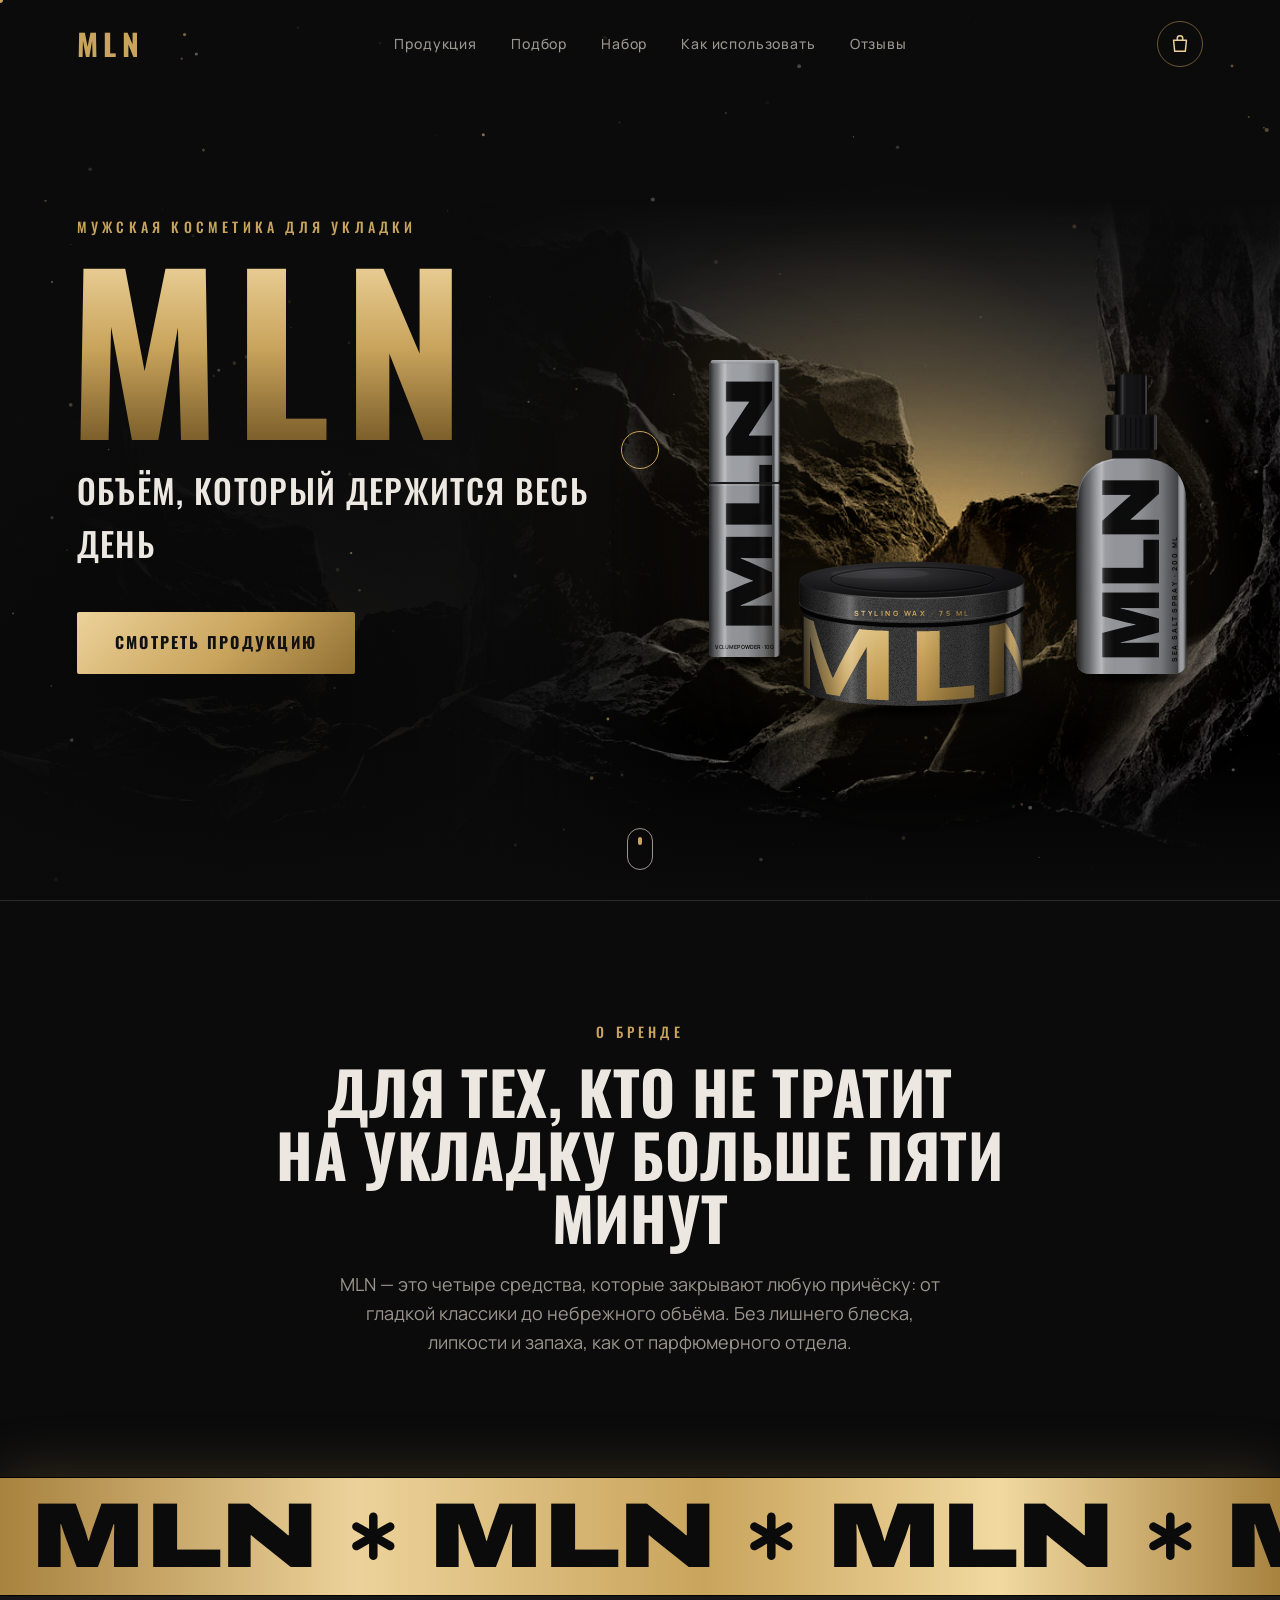
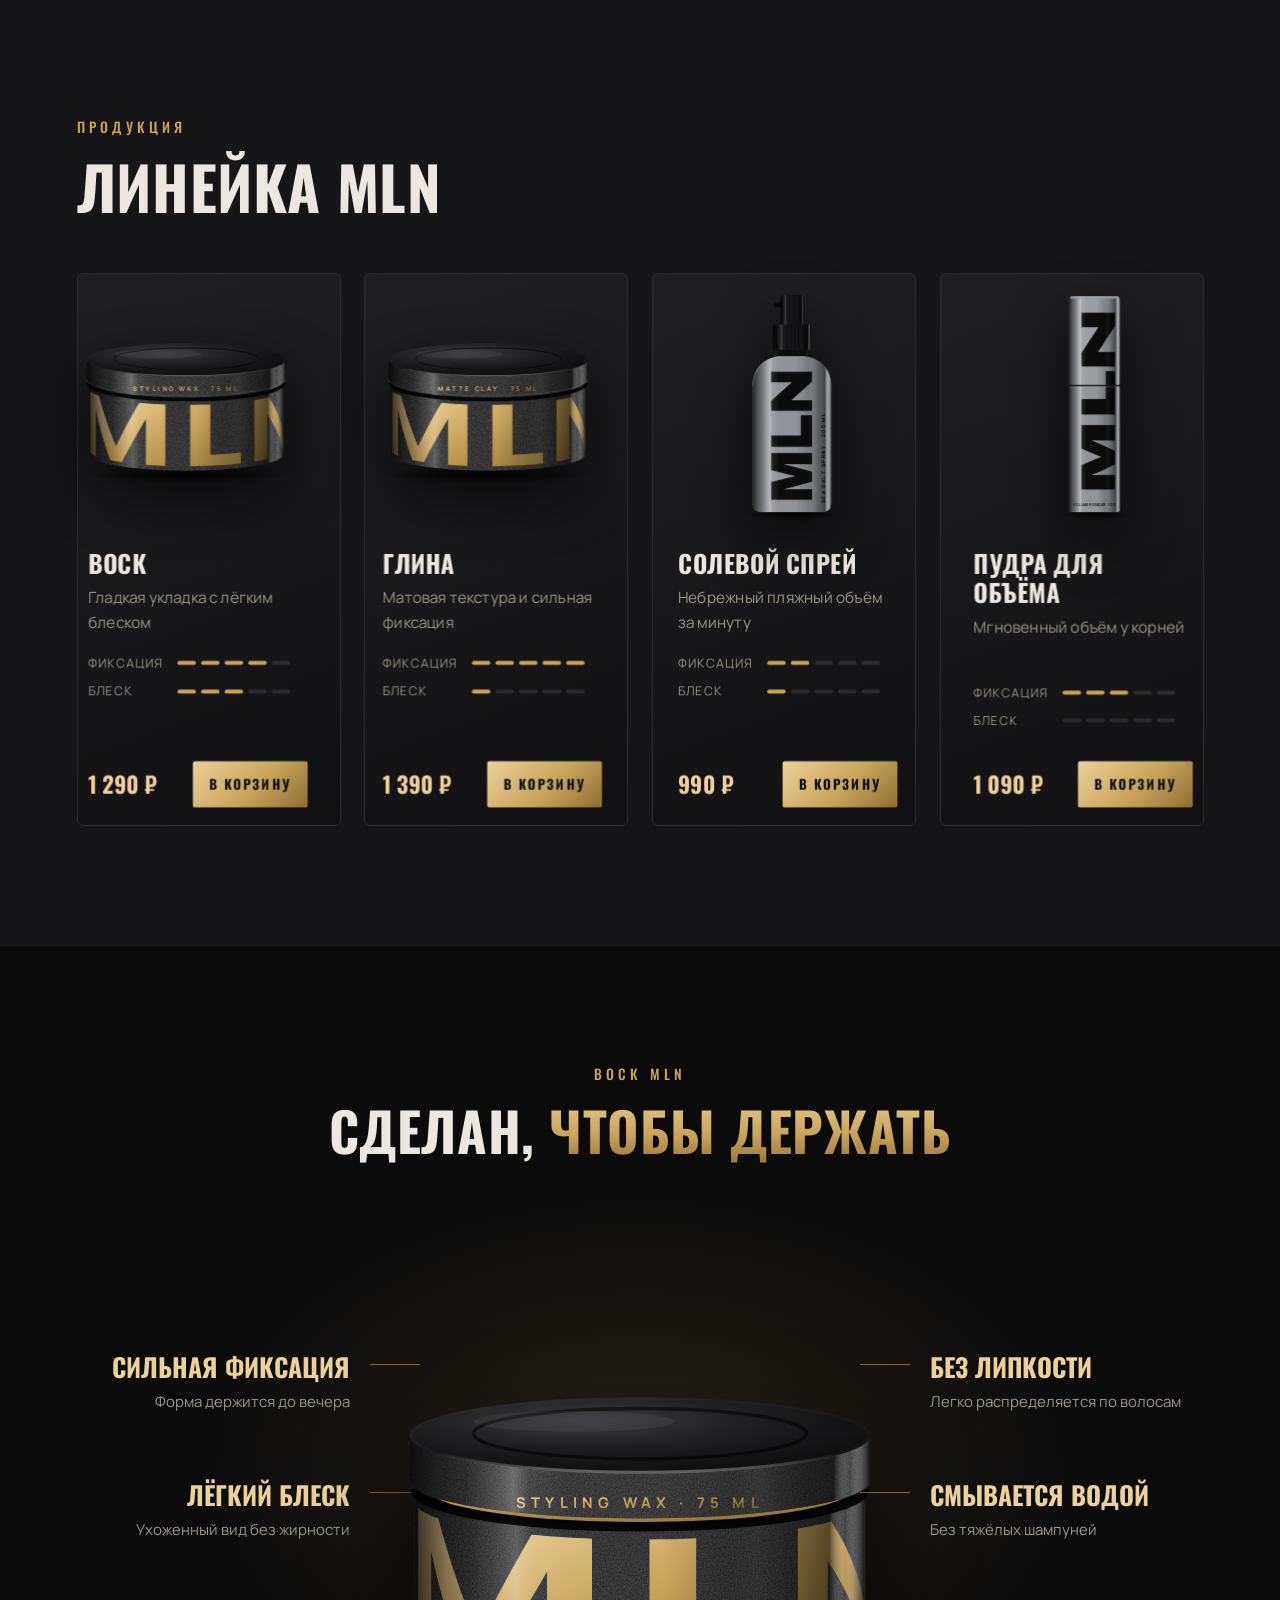
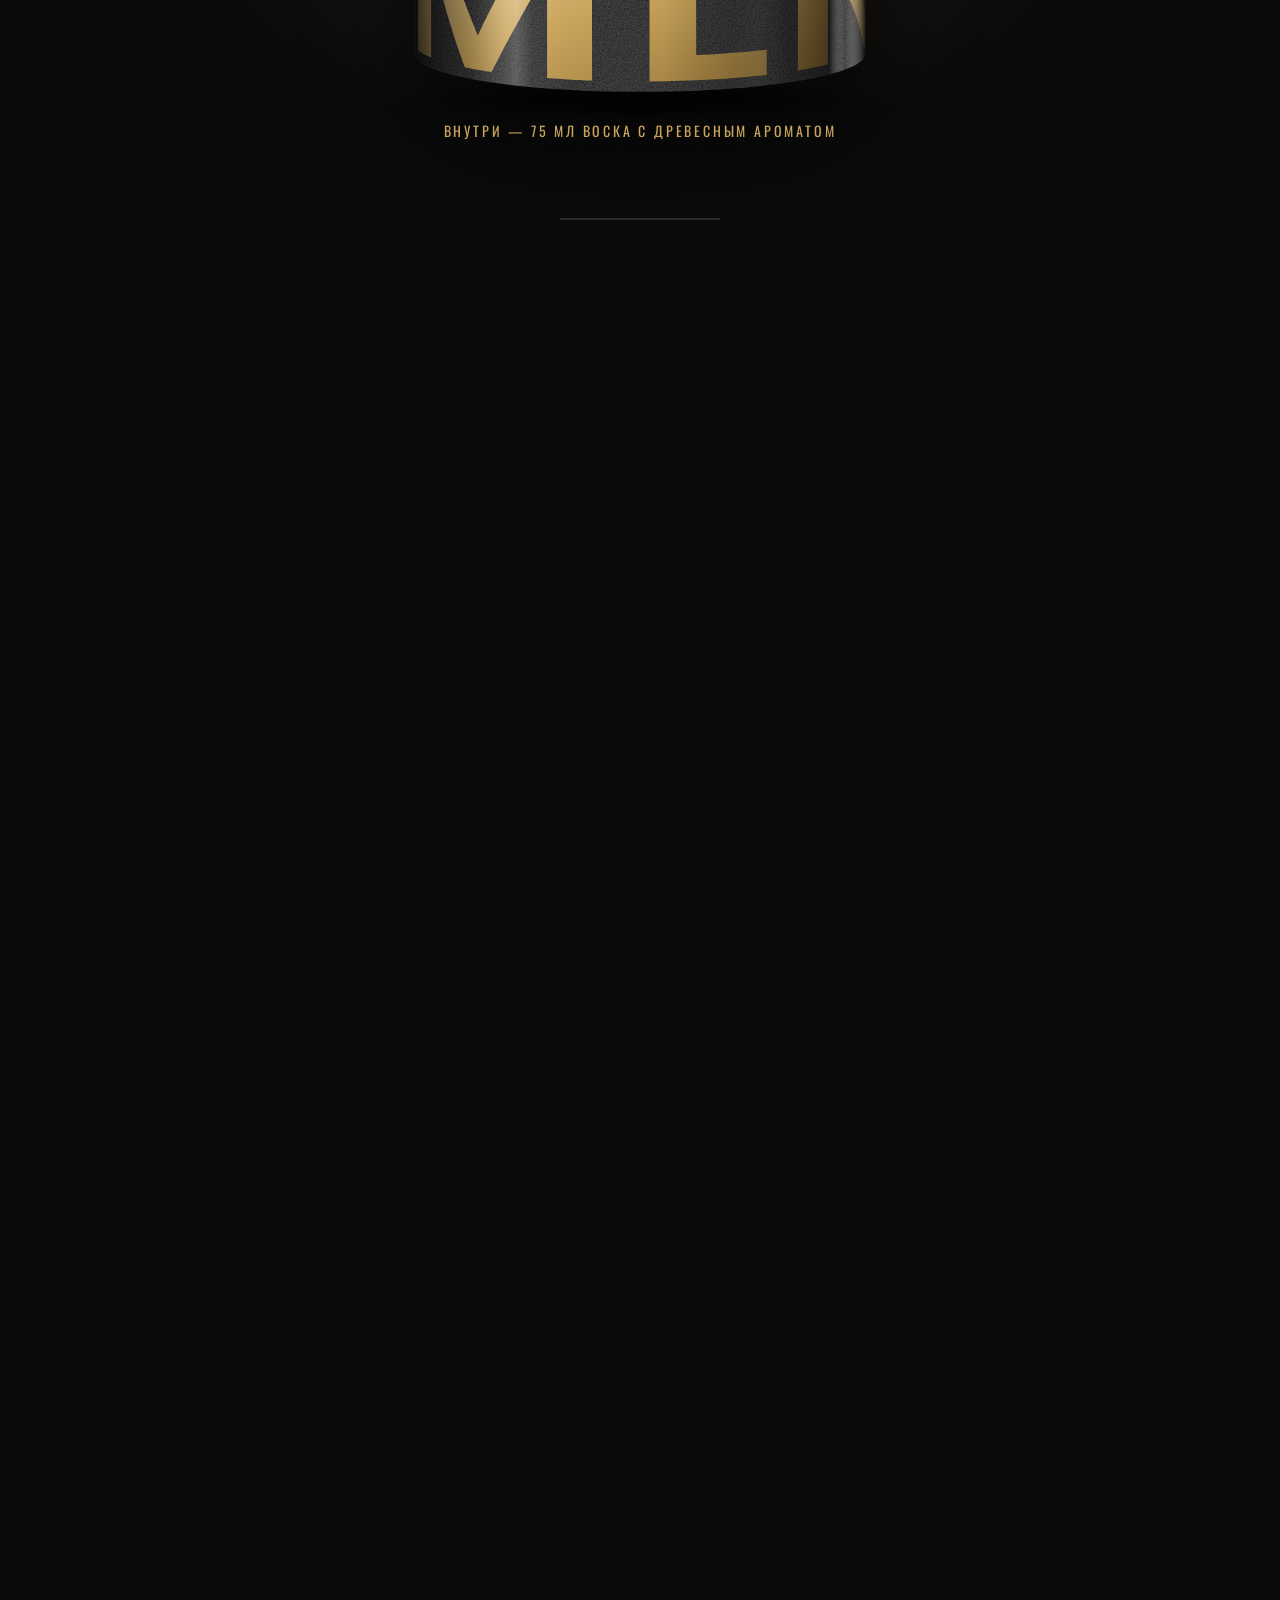
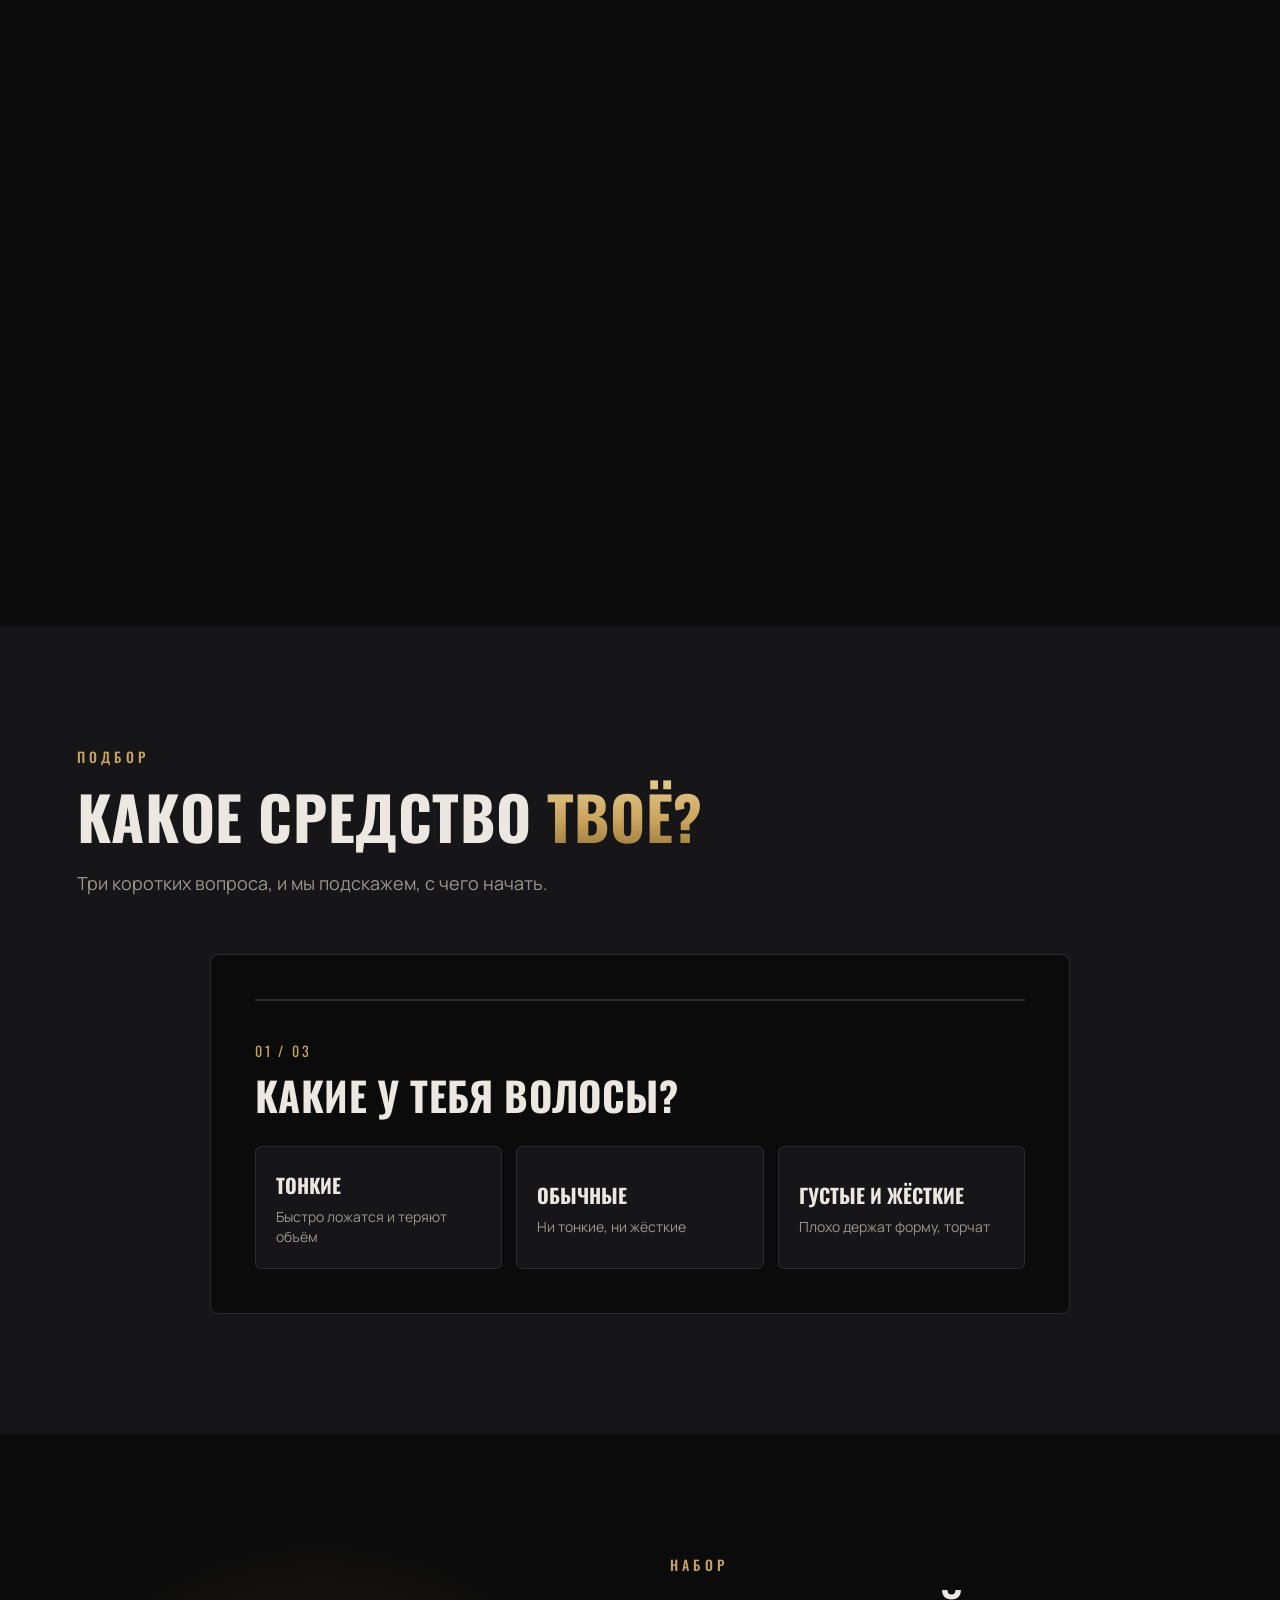
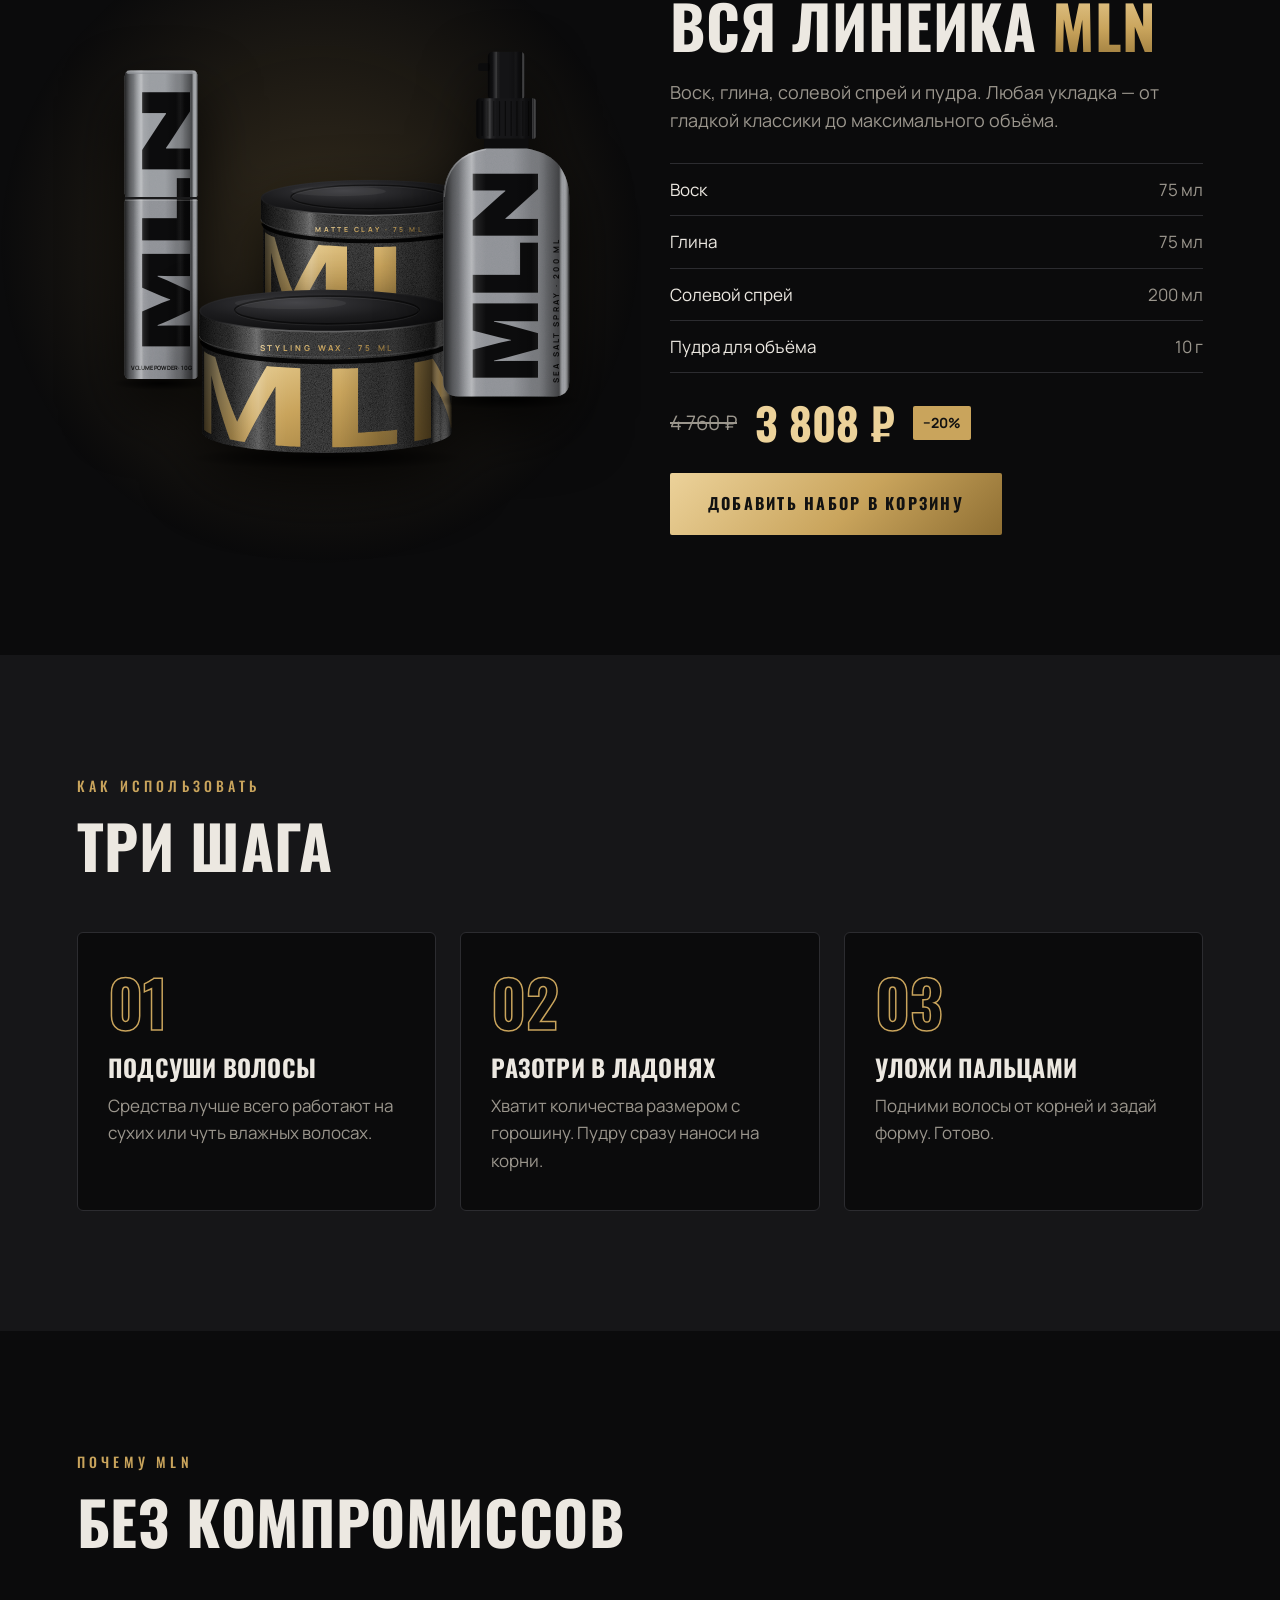
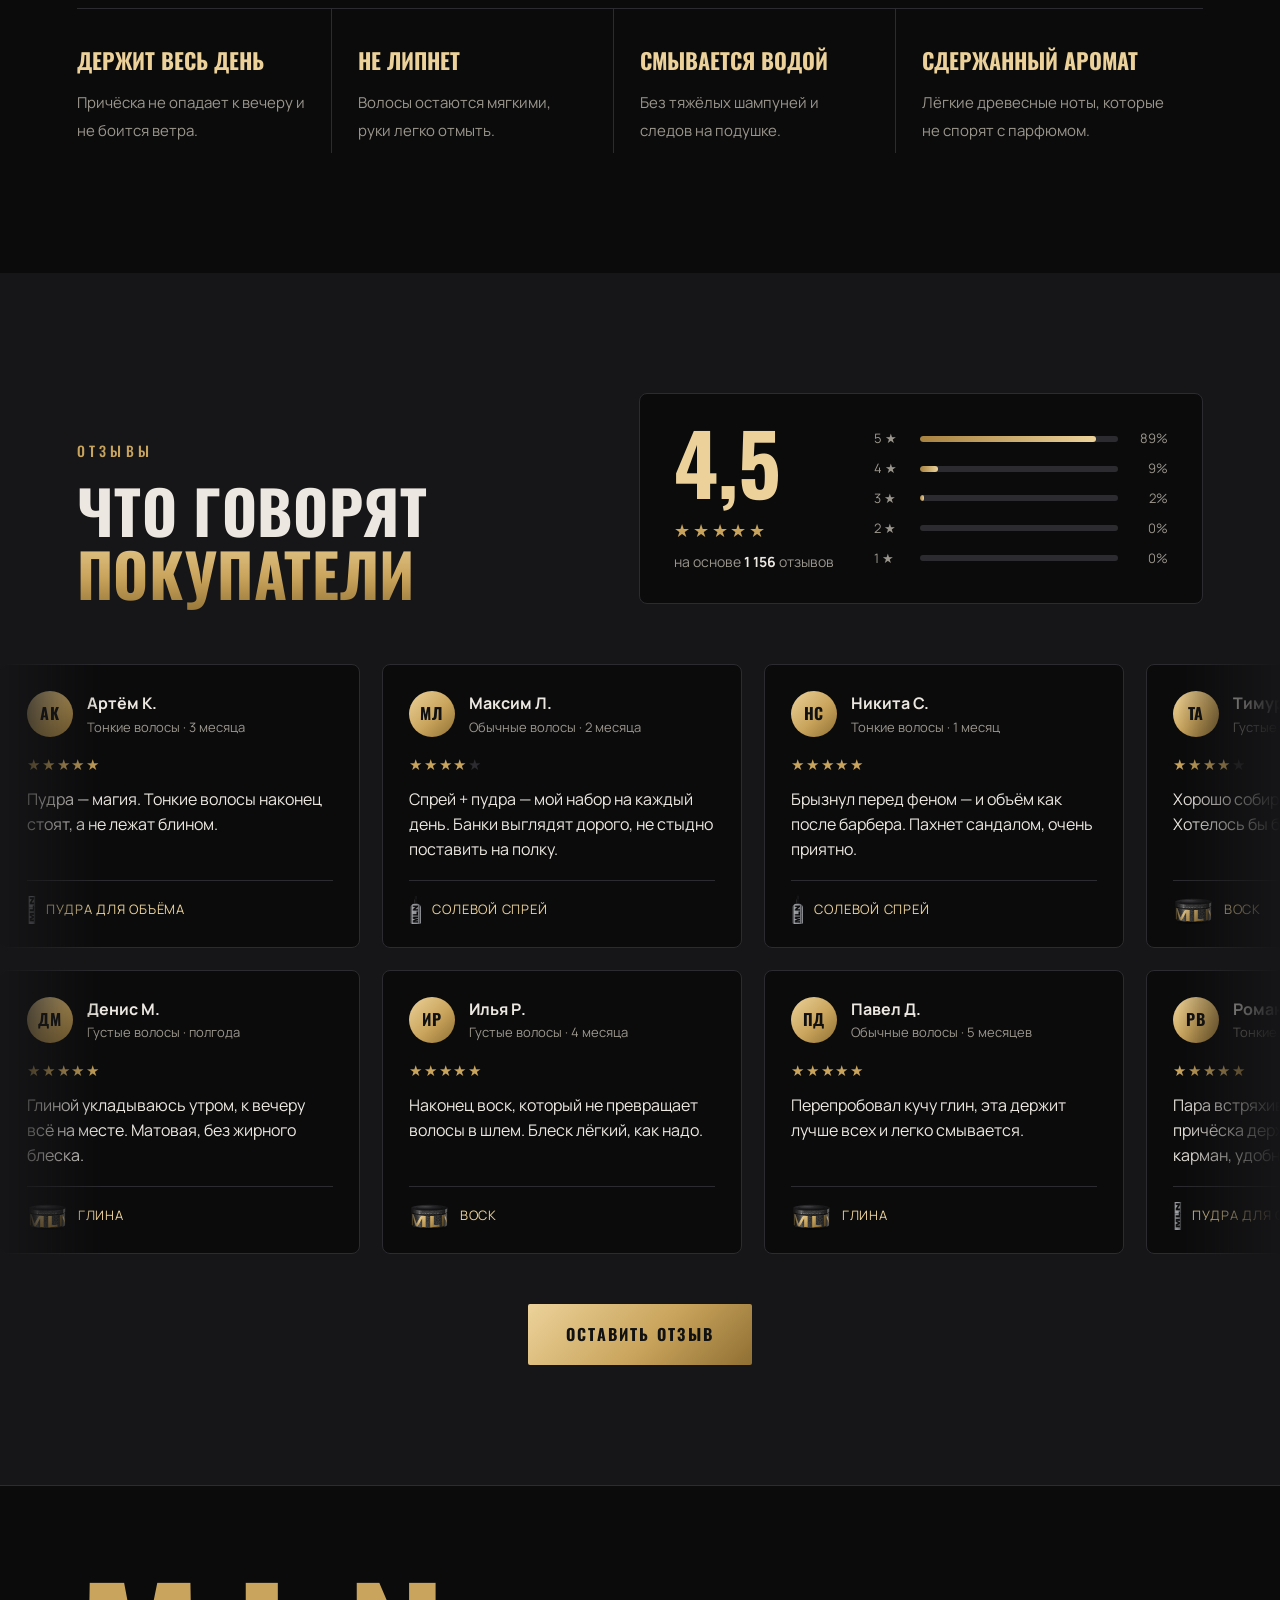
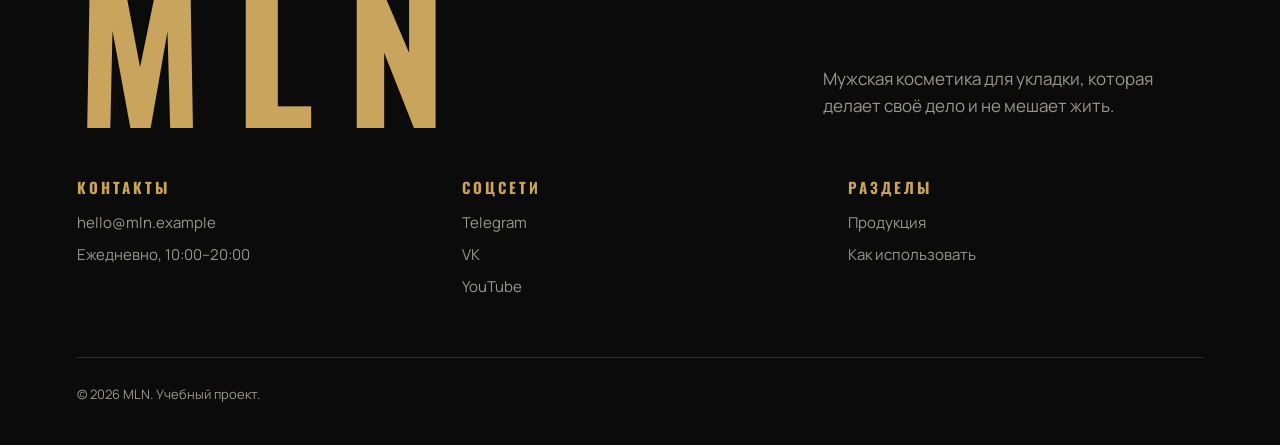
==== commit 38f0bc12: "Улучшен раздел отзывов: рейтинг, живая стена, форма отзыва Co-Authored-By: Claude Opus 5.5 <noreply@" ====
--- a/mln/index.html
+++ b/mln/index.html
@@ -329,28 +329,83 @@
 
 <!-- ===== 8. Отзывы ===== -->
 <section class="reviews" id="reviews">
-  <div class="section-head reveal">
-    <p class="eyebrow">Отзывы</p>
-    <h2>Что говорят покупатели</h2>
-  </div>
-  <div class="review-list">
-    <figure class="review reveal">
-      <div class="stars">★★★★★</div>
-      <blockquote>Пудра — магия. Тонкие волосы наконец стоят, а не лежат блином.</blockquote>
-      <figcaption>Артём, 24</figcaption>
-    </figure>
-    <figure class="review reveal">
-      <div class="stars">★★★★★</div>
-      <blockquote>Глиной укладываюсь утром, к вечеру всё на месте. Матовая, без жирного блеска.</blockquote>
-      <figcaption>Денис, 31</figcaption>
-    </figure>
-    <figure class="review reveal">
-      <div class="stars">★★★★☆</div>
-      <blockquote>Спрей + пудра — мой набор на каждый день. Банки выглядят дорого, не стыдно поставить на полку.</blockquote>
-      <figcaption>Максим, 27</figcaption>
-    </figure>
-  </div>
-</section>
+  <div class="reviews-top">
+    <div class="section-head reveal">
+      <p class="eyebrow">Отзывы</p>
+      <h2>Что говорят <span class="gold-text">покупатели</span></h2>
+    </div>
+
+    <!-- сводка рейтинга -->
+    <div class="rating reveal">
+      <div class="rating-big">
+        <span class="rating-num" data-to="4.9">0,0</span>
+        <div class="rating-stars" aria-hidden="true">★★★★★</div>
+        <p>на основе <b class="rating-count" data-to="1248">0</b> отзывов</p>
+      </div>
+      <ul class="rating-bars">
+        <li><span>5 ★</span><i><b style="--w:89%"></b></i><em>89%</em></li>
+        <li><span>4 ★</span><i><b style="--w:9%"></b></i><em>9%</em></li>
+        <li><span>3 ★</span><i><b style="--w:2%"></b></i><em>2%</em></li>
+        <li><span>2 ★</span><i><b style="--w:0%"></b></i><em>0%</em></li>
+        <li><span>1 ★</span><i><b style="--w:0%"></b></i><em>0%</em></li>
+      </ul>
+    </div>
+  </div>
+
+  <!-- живая стена отзывов: два ряда едут в разные стороны -->
+  <div class="wall">
+    <div class="wall-row"><div class="wall-track"></div></div>
+    <div class="wall-row wall-reverse"><div class="wall-track"></div></div>
+  </div>
+
+  <div class="review-cta reveal">
+    <button class="btn shine open-review">Оставить отзыв</button>
+  </div>
+</section>
+
+<!-- ===== Окно «Оставить отзыв» ===== -->
+<div class="modal-overlay"></div>
+<div class="modal" role="dialog" aria-modal="true" aria-labelledby="modal-title" aria-hidden="true">
+  <button class="modal-close" aria-label="Закрыть">✕</button>
+  <p class="eyebrow">Твой отзыв</p>
+  <h3 id="modal-title">Как тебе MLN?</h3>
+  <form class="review-form" novalidate>
+    <div class="stars-pick" role="radiogroup" aria-label="Оценка">
+      <button type="button" data-v="1" aria-label="1 звезда">★</button>
+      <button type="button" data-v="2" aria-label="2 звезды">★</button>
+      <button type="button" data-v="3" aria-label="3 звезды">★</button>
+      <button type="button" data-v="4" aria-label="4 звезды">★</button>
+      <button type="button" data-v="5" aria-label="5 звёзд">★</button>
+    </div>
+    <label>Имя
+      <input name="name" maxlength="30" placeholder="Например, Артём" required>
+    </label>
+    <div class="form-row">
+      <label>Товар
+        <select name="product">
+          <option value="wax">Воск</option>
+          <option value="clay">Глина</option>
+          <option value="spray">Солевой спрей</option>
+          <option value="powder">Пудра для объёма</option>
+          <option value="set">Набор MLN</option>
+        </select>
+      </label>
+      <label>Волосы
+        <select name="hair">
+          <option>Тонкие волосы</option>
+          <option selected>Обычные волосы</option>
+          <option>Густые волосы</option>
+        </select>
+      </label>
+    </div>
+    <label>Отзыв
+      <textarea name="text" rows="4" maxlength="220" placeholder="Что понравилось, как держит укладку…" required></textarea>
+    </label>
+    <p class="form-error" role="alert"></p>
+    <button type="submit" class="btn shine">Опубликовать</button>
+    <p class="cart-note">Отзыв сохранится только в твоём браузере.</p>
+  </form>
+</div>
 
 </main>
 
--- a/mln/style.css
+++ b/mln/style.css
@@ -796,3 +796,139 @@
   h2 { font-size: 29px; }
   .showcase-head h2 { font-size: 27px; }
 }
+
+/* ======================================================
+   ОТЗЫВЫ 2.0
+   ====================================================== */
+.reviews { padding-left: 0; padding-right: 0; overflow: hidden; }
+.reviews-top {
+  padding: 0 6vw;
+  display: grid; grid-template-columns: 1fr 1.1fr; gap: 50px; align-items: end;
+  margin-bottom: 60px;
+}
+.reviews-top .section-head { margin-bottom: 0; }
+
+/* --- сводка рейтинга --- */
+.rating {
+  display: grid; grid-template-columns: auto 1fr; gap: 40px; align-items: center;
+  padding: 30px 34px;
+  background: var(--bg); border: 1px solid var(--line); border-radius: 8px;
+}
+.rating-num { font-family: var(--head); font-weight: 700; font-size: 84px; line-height: .9; color: var(--gold-light); }
+.rating-stars { color: var(--gold); letter-spacing: .15em; font-size: 18px; margin: 10px 0 6px; }
+.rating-big p { color: var(--muted); font-size: 14px; }
+.rating-big b { color: var(--text); }
+.rating-bars { list-style: none; display: flex; flex-direction: column; gap: 9px; }
+.rating-bars li { display: grid; grid-template-columns: 34px 1fr 38px; gap: 12px; align-items: center; font-size: 13px; color: var(--muted); }
+.rating-bars i { height: 6px; background: var(--line); border-radius: 3px; overflow: hidden; }
+.rating-bars b { display: block; height: 100%; width: 0; background: linear-gradient(90deg, #a8823f, var(--gold-light)); border-radius: 3px; transition: width 1.4s cubic-bezier(.2,.8,.2,1); }
+.rating.in .rating-bars b { width: var(--w); }
+.rating-bars li:nth-child(2) b { transition-delay: .1s; }
+.rating-bars li:nth-child(3) b { transition-delay: .2s; }
+.rating-bars em { font-style: normal; text-align: right; }
+
+/* --- живая стена --- */
+.wall { display: flex; flex-direction: column; gap: 22px;
+  -webkit-mask-image: linear-gradient(90deg, transparent, #000 8%, #000 92%, transparent);
+          mask-image: linear-gradient(90deg, transparent, #000 8%, #000 92%, transparent); }
+.wall-row { overflow: hidden; }
+.wall-track { display: flex; width: max-content; animation: wall 70s linear infinite; }
+.wall-reverse .wall-track { animation-direction: reverse; animation-duration: 80s; }
+.wall-row:hover .wall-track { animation-play-state: paused; }
+.wall-group { display: flex; gap: 22px; padding-right: 22px; }
+@keyframes wall { to { transform: translateX(-50%); } }
+
+.rcard {
+  width: 360px; flex-shrink: 0;
+  display: flex; flex-direction: column;
+  padding: 26px 26px 22px;
+  background: var(--bg); border: 1px solid var(--line); border-radius: 8px;
+  transition: border-color .3s, transform .3s;
+}
+.rcard:hover { border-color: rgba(201,164,92,.55); transform: translateY(-4px); }
+.rcard.mine { border-color: var(--gold); box-shadow: 0 0 40px -10px rgba(201,164,92,.5); }
+.rcard-top { display: flex; align-items: center; gap: 14px; margin-bottom: 16px; }
+.avatar {
+  width: 46px; height: 46px; flex-shrink: 0;
+  display: grid; place-items: center;
+  border-radius: 50%;
+  background: linear-gradient(135deg, var(--gold-light), var(--gold) 55%, #8f6f33);
+  color: #111; font-family: var(--head); font-weight: 700; font-size: 16px; letter-spacing: .04em;
+}
+.rcard-who { flex: 1; min-width: 0; }
+.rcard-who b { display: block; font-size: 16px; }
+.rcard-who small { color: var(--muted); font-size: 13px; }
+.rstars { color: var(--gold); font-size: 13px; letter-spacing: .1em; white-space: nowrap; }
+.rstars s { color: var(--line); text-decoration: none; }
+.rcard blockquote { font-size: 16px; line-height: 1.55; flex: 1; }
+.rprod {
+  display: flex; align-items: center; gap: 10px;
+  margin-top: 18px; padding-top: 14px; border-top: 1px solid var(--line);
+  color: var(--gold-light); font-size: 13px; letter-spacing: .06em; text-transform: uppercase;
+}
+.rprod svg { height: 30px; width: auto; }
+.rcard-new { color: var(--gold); font-size: 11px; letter-spacing: .15em; margin-left: auto; }
+
+.review-cta { text-align: center; margin-top: 50px; padding: 0 16px; }
+
+/* --- окно отзыва --- */
+.modal-overlay {
+  position: fixed; inset: 0; z-index: 110;
+  background: rgba(0,0,0,.7); backdrop-filter: blur(4px);
+  opacity: 0; visibility: hidden; transition: opacity .3s, visibility 0s .3s;
+}
+.modal {
+  position: fixed; left: 50%; top: 50%; z-index: 120;
+  width: min(520px, calc(100% - 32px)); max-height: calc(100vh - 32px); overflow-y: auto;
+  padding: 36px 34px 30px;
+  background: var(--graphite); border: 1px solid var(--line); border-radius: 10px;
+  transform: translate(-50%, -46%) scale(.96); opacity: 0; visibility: hidden;
+  transition: transform .35s cubic-bezier(.2,.8,.2,1), opacity .3s, visibility 0s .35s;
+}
+body.modal-open { overflow: hidden; }
+body.modal-open .modal-overlay { opacity: 1; visibility: visible; transition: opacity .3s; }
+body.modal-open .modal { opacity: 1; visibility: visible; transform: translate(-50%, -50%); transition: transform .35s cubic-bezier(.2,.8,.2,1), opacity .3s; }
+.modal-close { position: absolute; top: 14px; right: 14px; width: 40px; height: 40px; color: var(--muted); font-size: 18px; }
+.modal-close:hover { color: var(--text); }
+.modal h3 { font-size: 32px; margin-bottom: 20px; }
+.review-form { display: flex; flex-direction: column; gap: 16px; }
+.review-form label { display: flex; flex-direction: column; gap: 7px; font-size: 13px; color: var(--muted); letter-spacing: .06em; text-transform: uppercase; }
+.review-form input, .review-form select, .review-form textarea {
+  font: inherit; font-size: 16px; text-transform: none; letter-spacing: 0;
+  color: var(--text); background: var(--bg);
+  border: 1px solid var(--line); border-radius: 5px; padding: 12px 14px;
+  transition: border-color .2s;
+}
+.review-form textarea { resize: vertical; min-height: 100px; }
+.review-form input:focus, .review-form select:focus, .review-form textarea:focus { outline: none; border-color: var(--gold); }
+.review-form .invalid { border-color: #c0573f; }
+.form-row { display: grid; grid-template-columns: 1fr 1fr; gap: 14px; }
+.stars-pick { display: flex; gap: 6px; }
+.stars-pick button { font-size: 34px; line-height: 1; color: var(--line); transition: color .15s, transform .15s; }
+.stars-pick button.on { color: var(--gold); }
+.stars-pick button:hover { transform: scale(1.15); }
+.form-error { color: #e08a74; font-size: 14px; min-height: 0; }
+.form-error:empty { display: none; }
+.review-form .btn { margin-top: 4px; }
+.review-form .cart-note { margin-top: 0; }
+
+@media (max-width: 1100px) {
+  .reviews-top { grid-template-columns: 1fr; gap: 30px; }
+}
+@media (max-width: 760px) {
+  .reviews-top { padding: 0 16px; margin-bottom: 40px; }
+  .rating { grid-template-columns: 1fr; gap: 22px; padding: 24px 20px; text-align: center; }
+  .rating-num { font-size: 68px; }
+  .rcard { width: 290px; padding: 22px 20px 18px; }
+  .rcard blockquote { font-size: 15px; }
+  .wall { gap: 14px; }
+  .wall-group { gap: 14px; padding-right: 14px; }
+  .form-row { grid-template-columns: 1fr; }
+  .modal { padding: 30px 20px 24px; }
+}
+@media (prefers-reduced-motion: reduce) {
+  .wall-row { overflow-x: auto; }
+  .rating-bars b { width: var(--w); }
+}
+.rcard .rstars { display: block; font-size: 15px; margin-bottom: 10px; letter-spacing: .12em; }
+.rcard-who small { display: block; white-space: nowrap; overflow: hidden; text-overflow: ellipsis; }
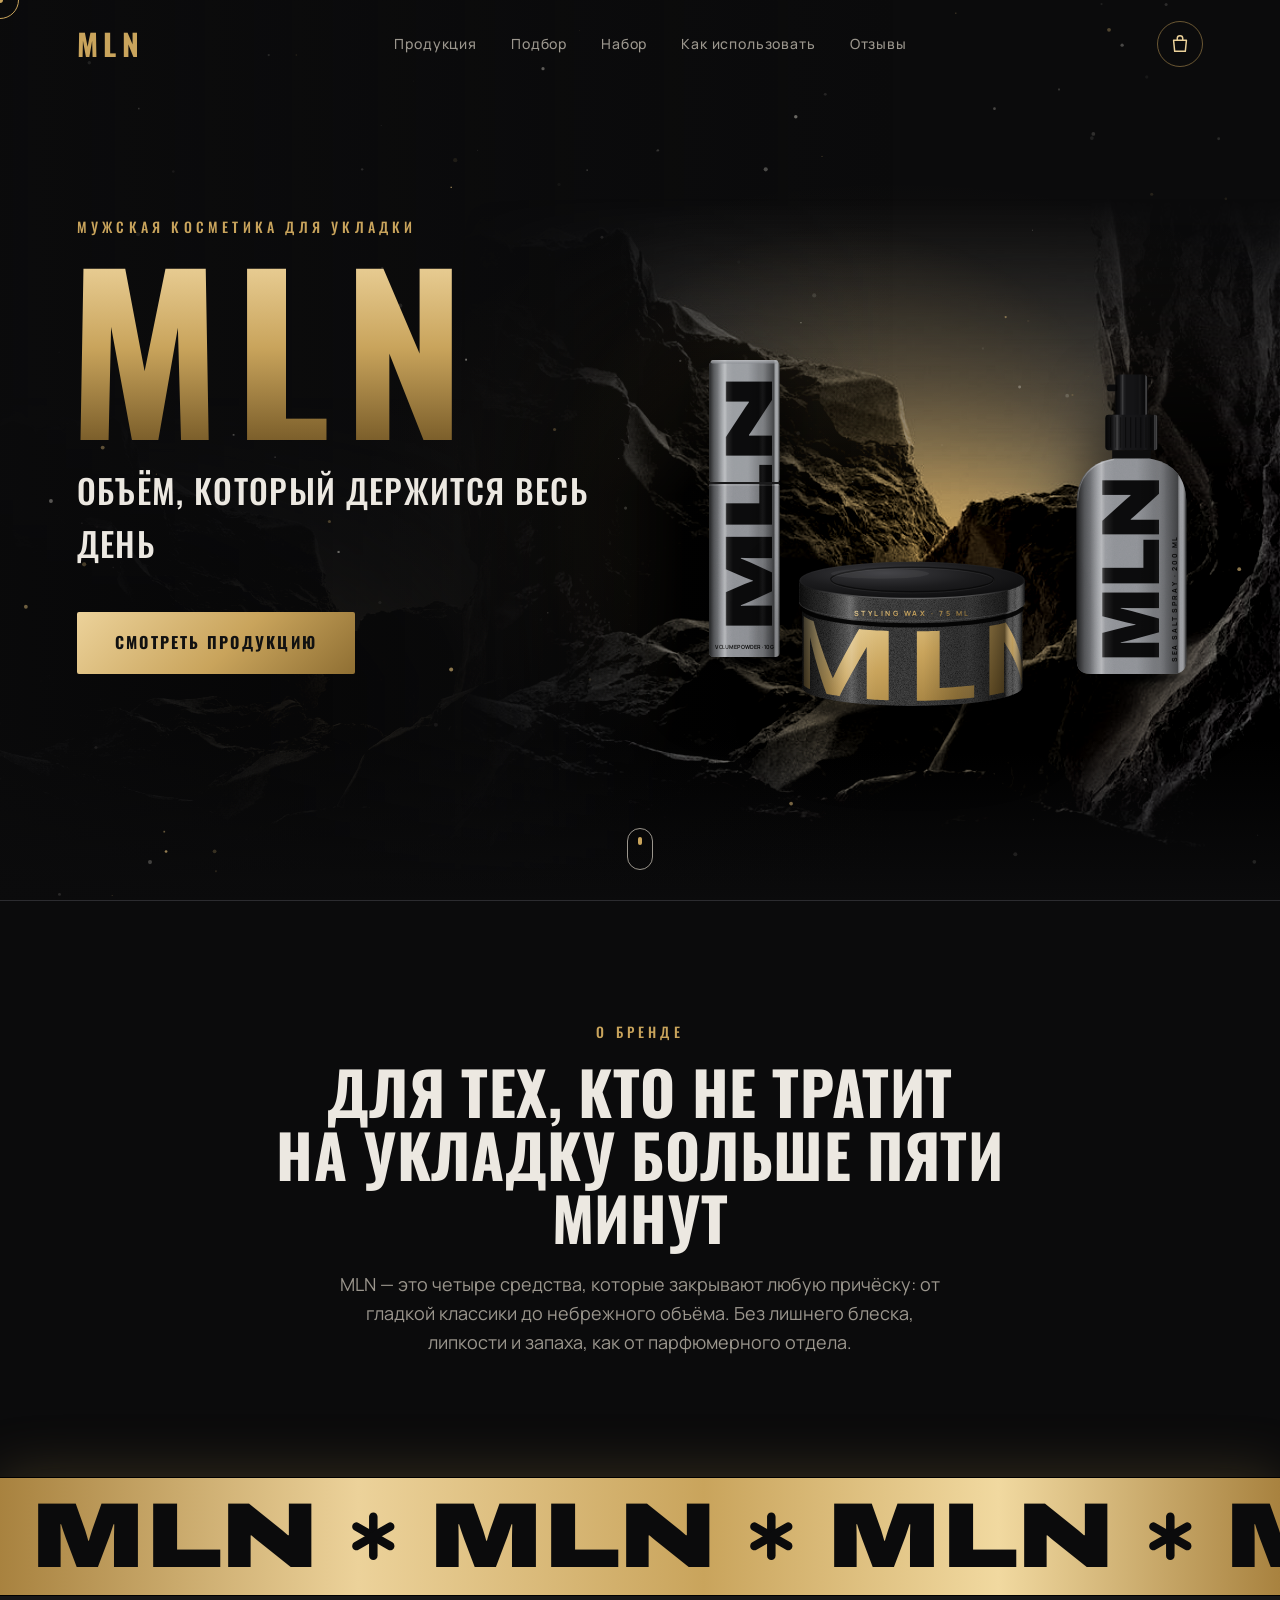
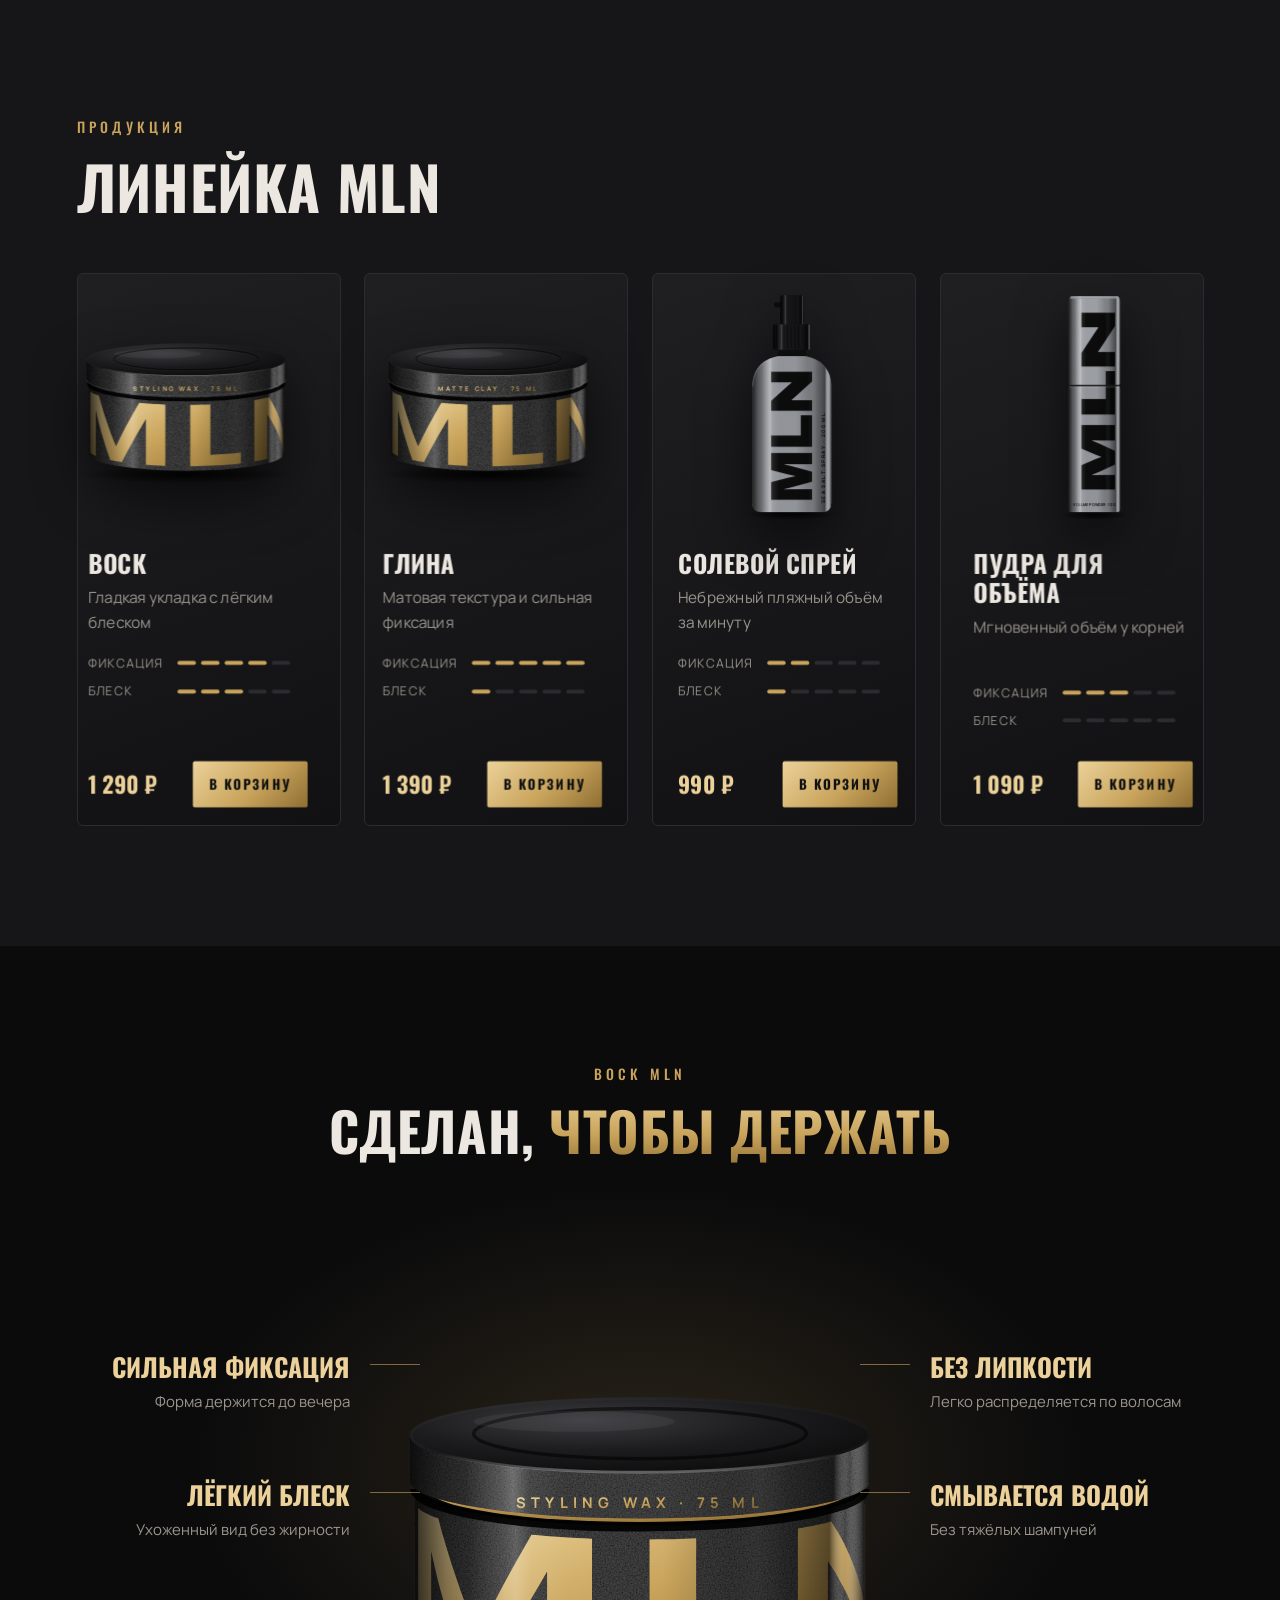
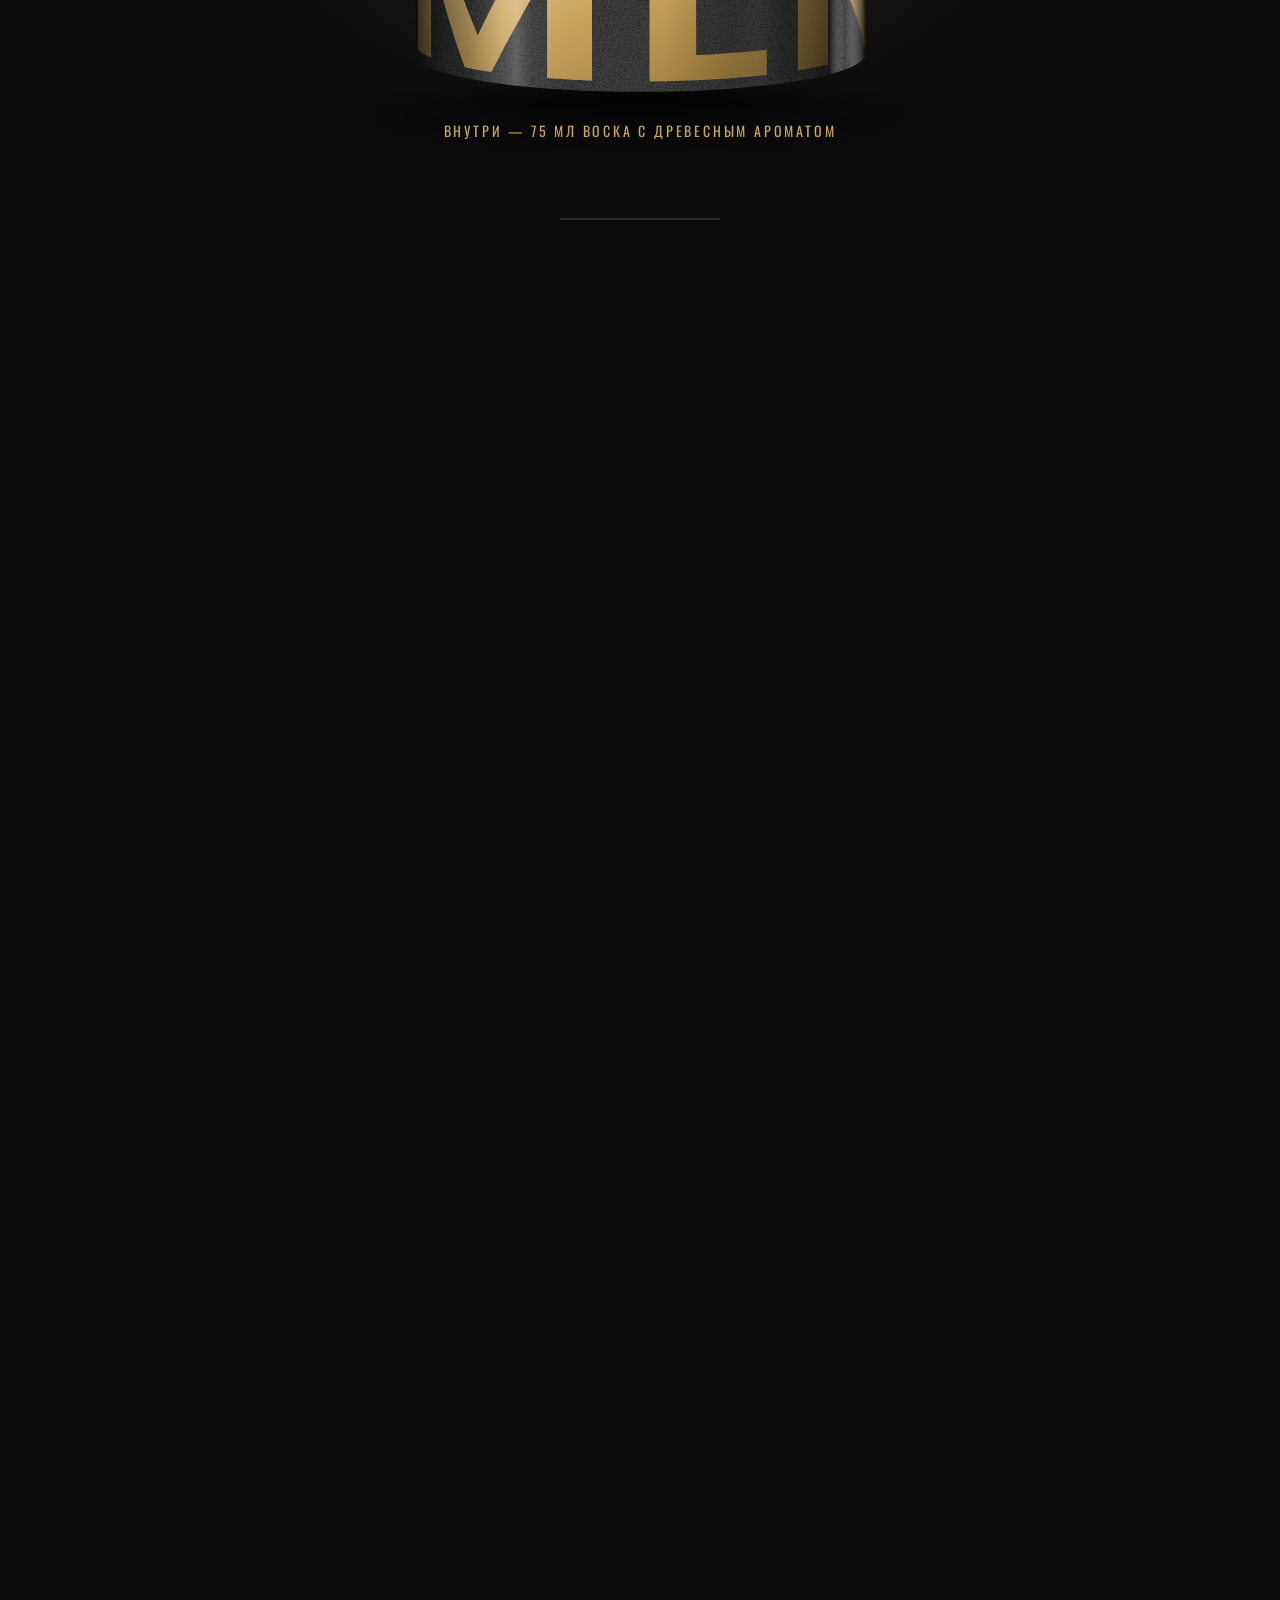
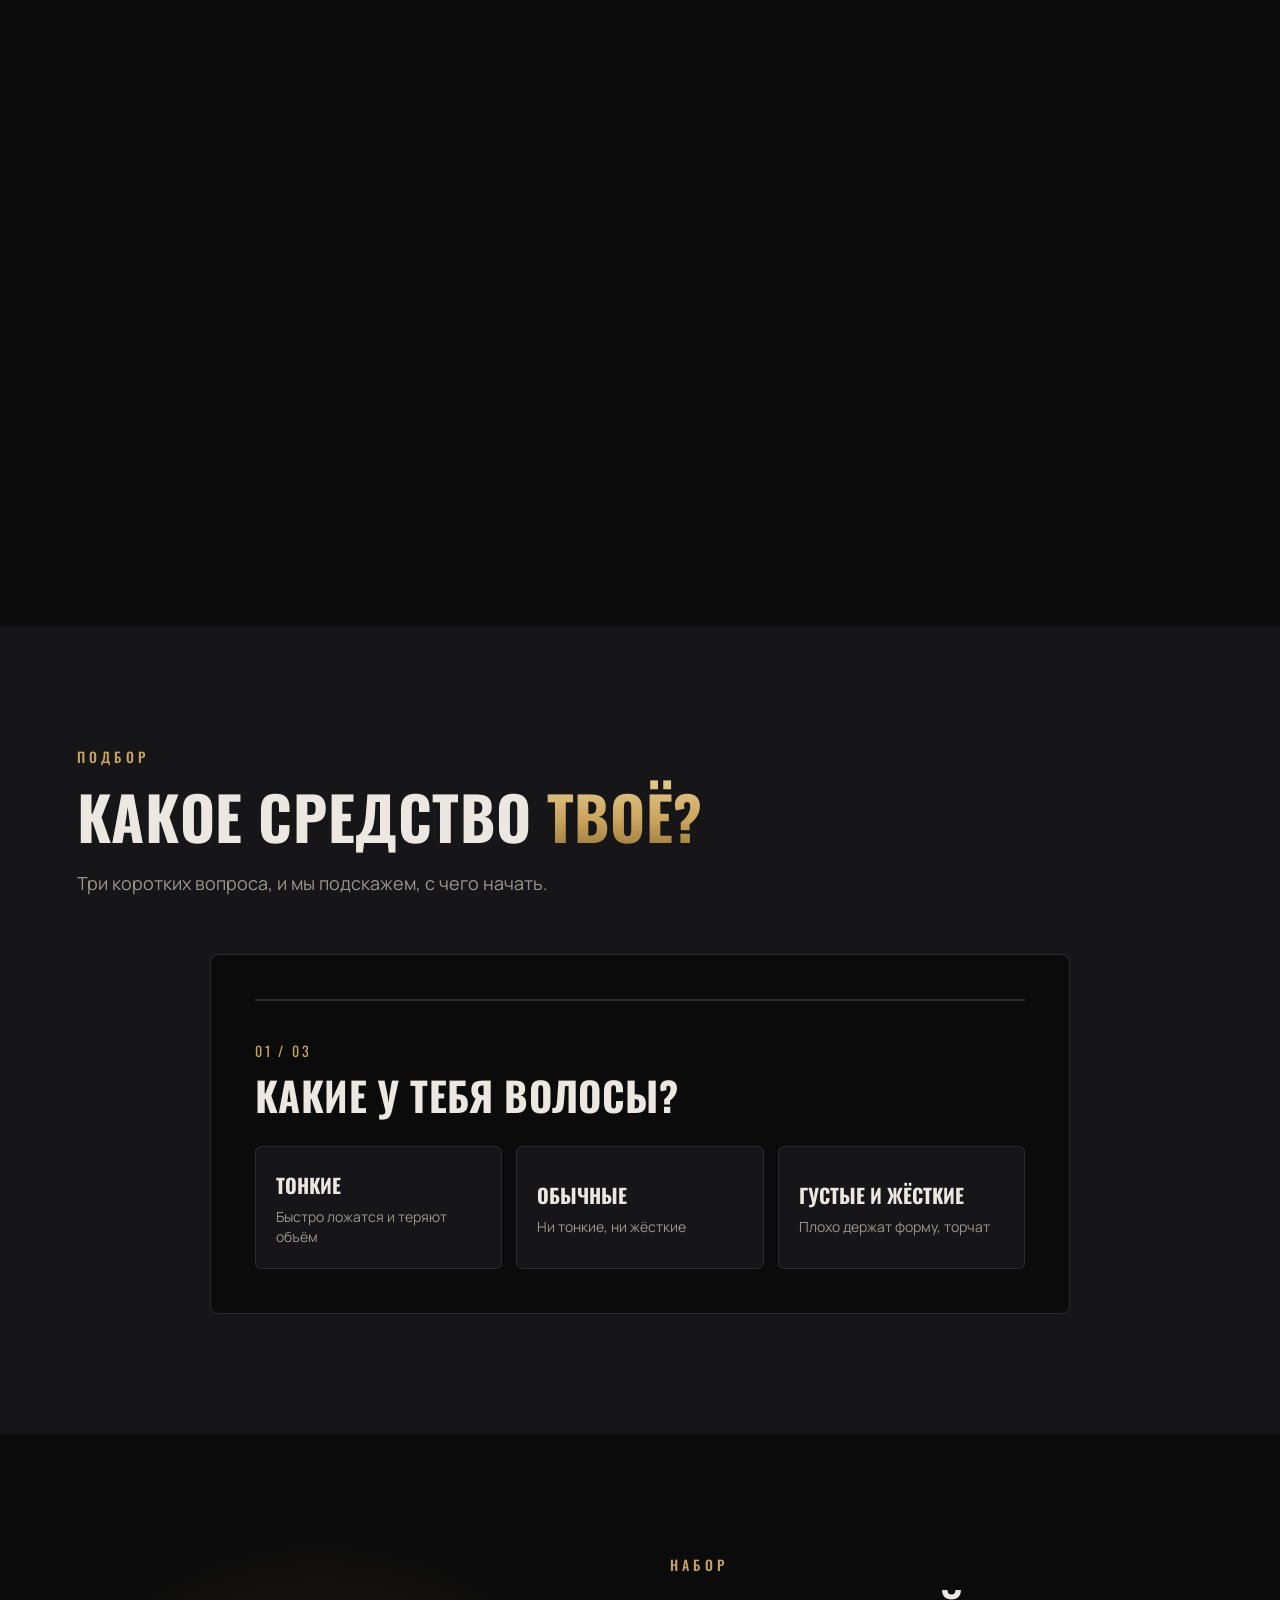
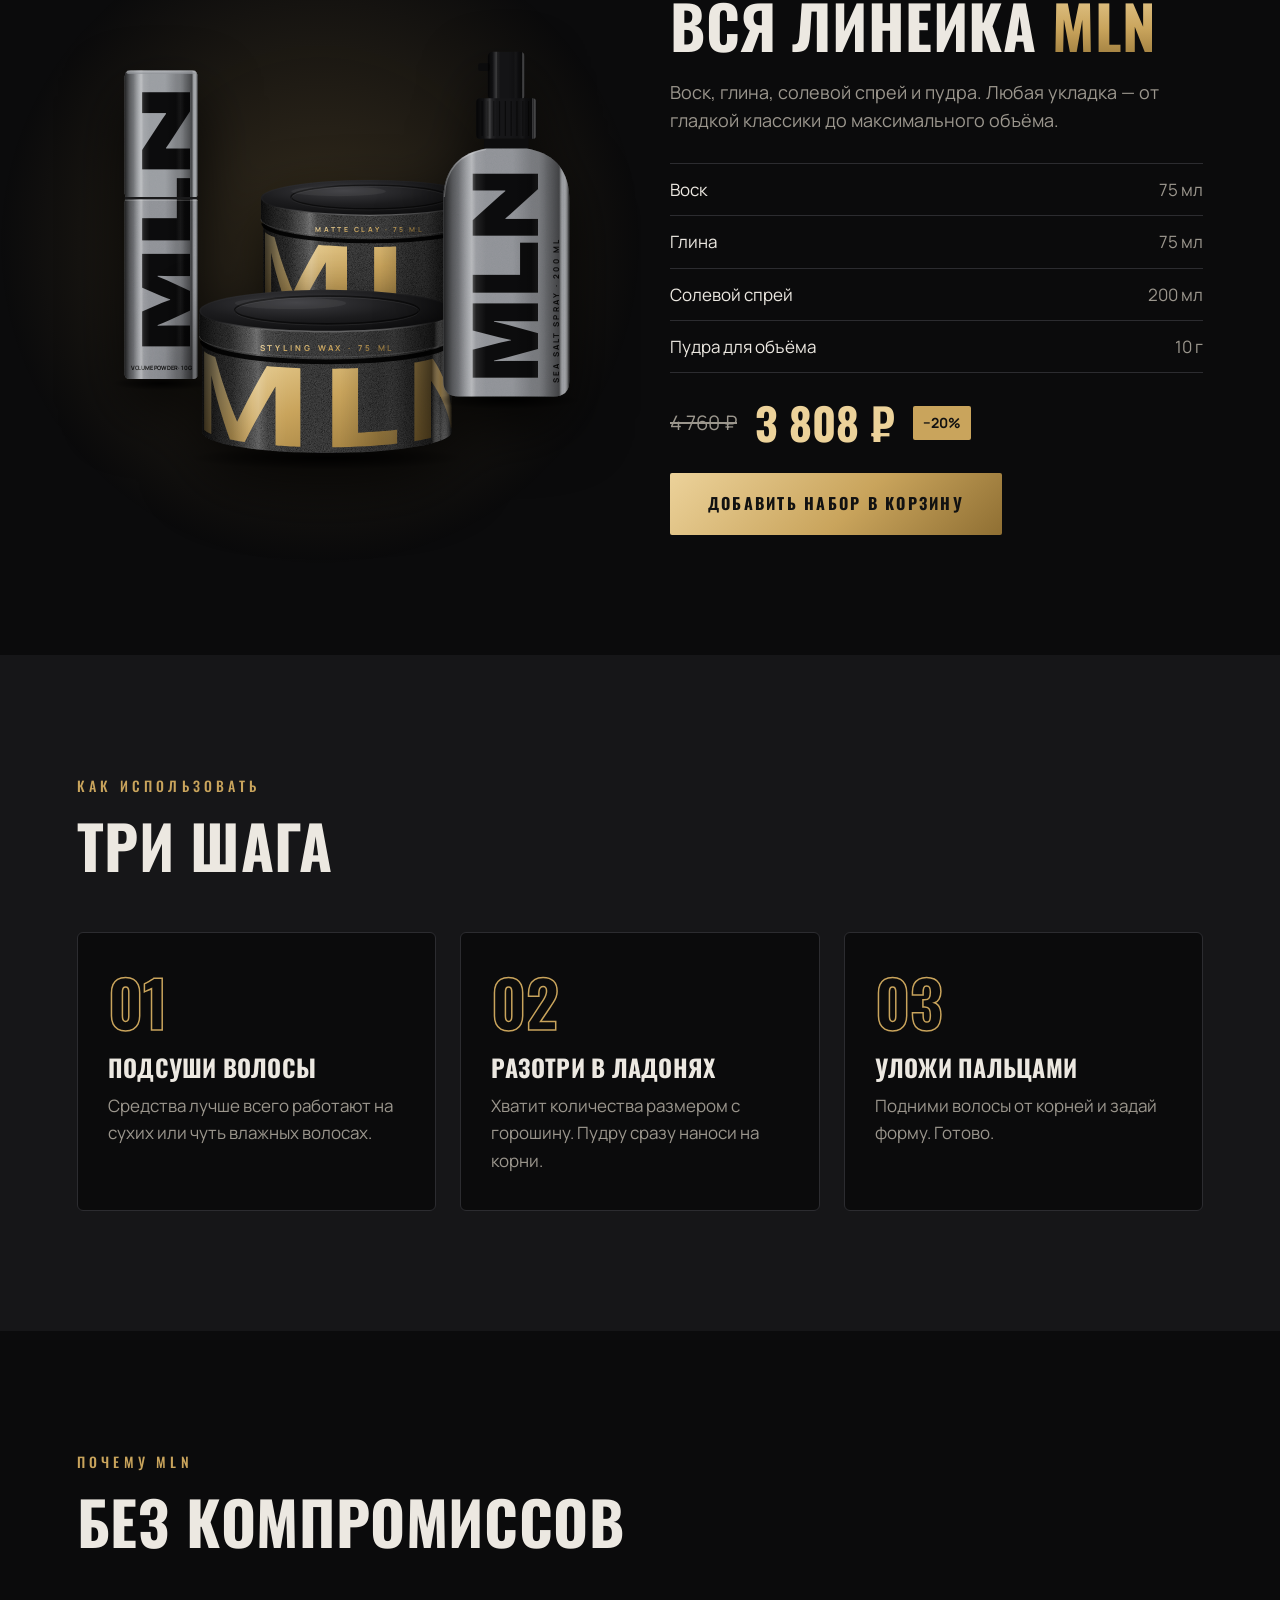
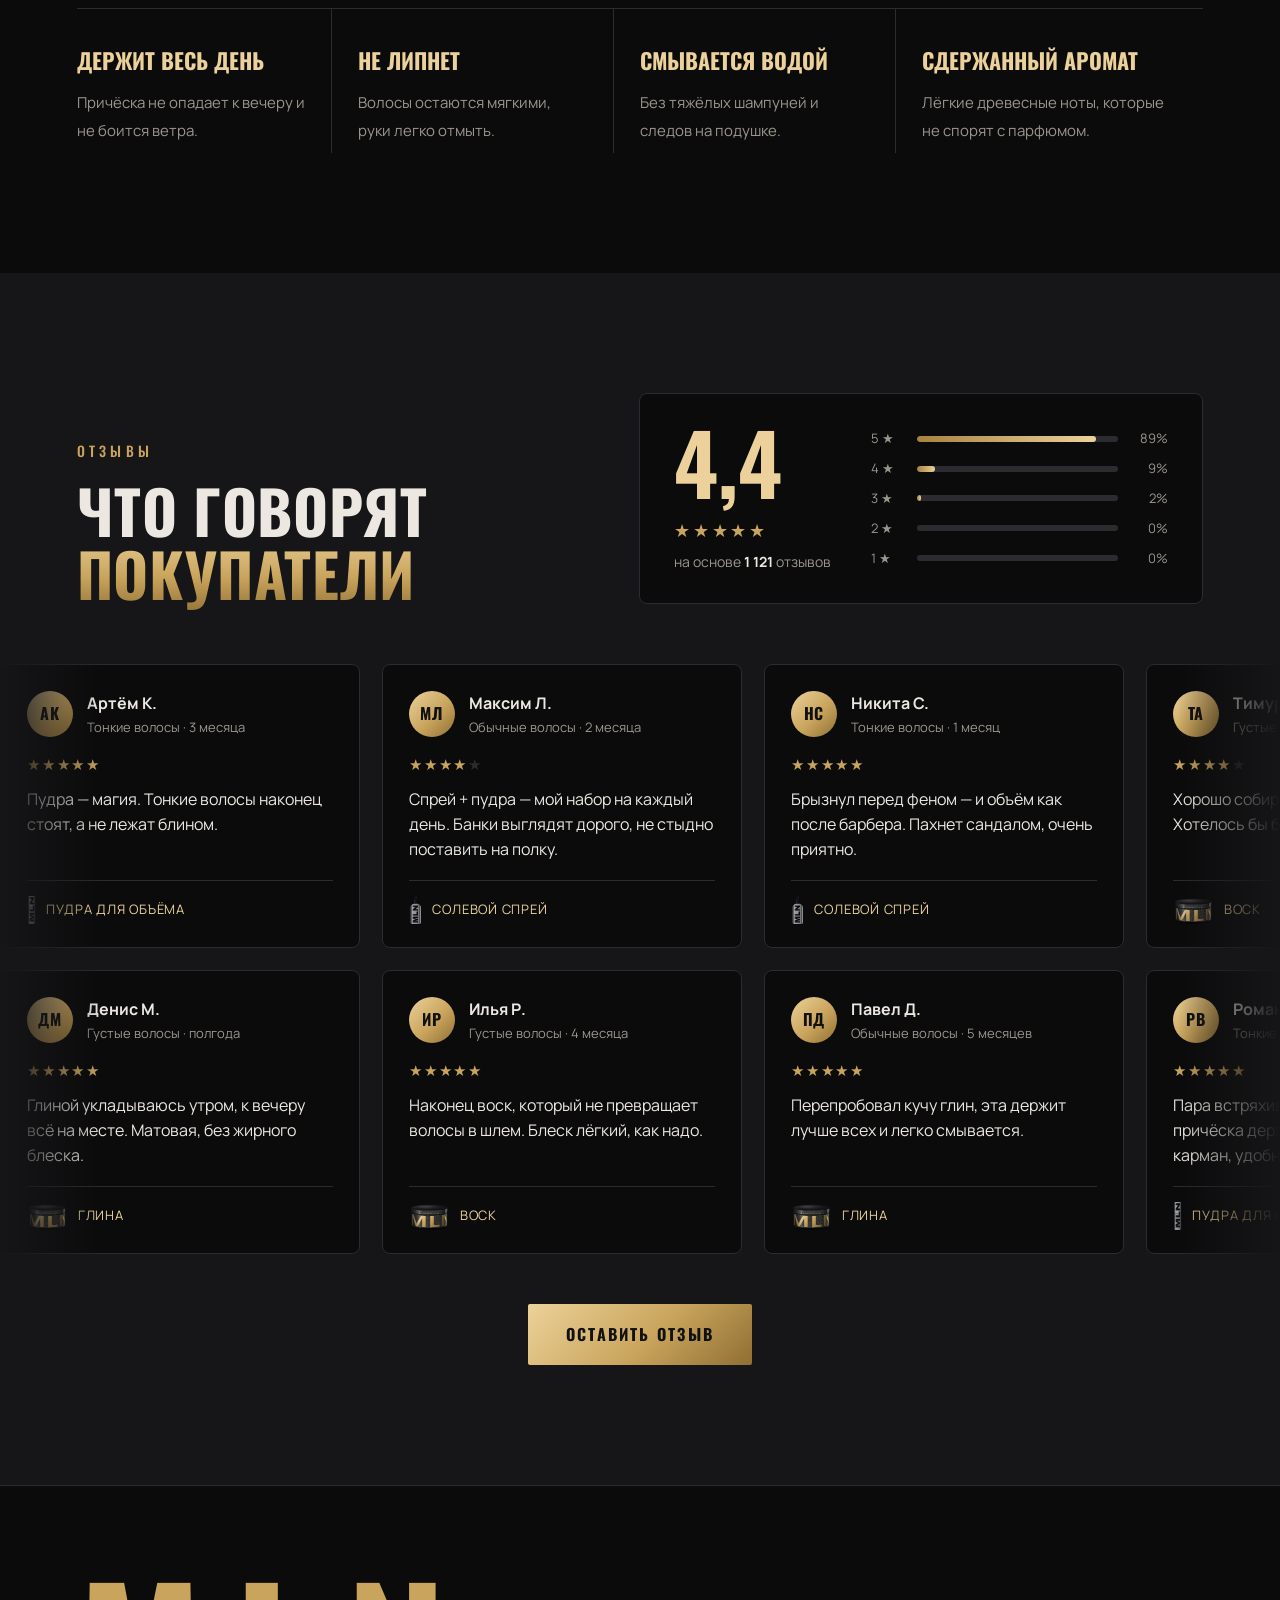
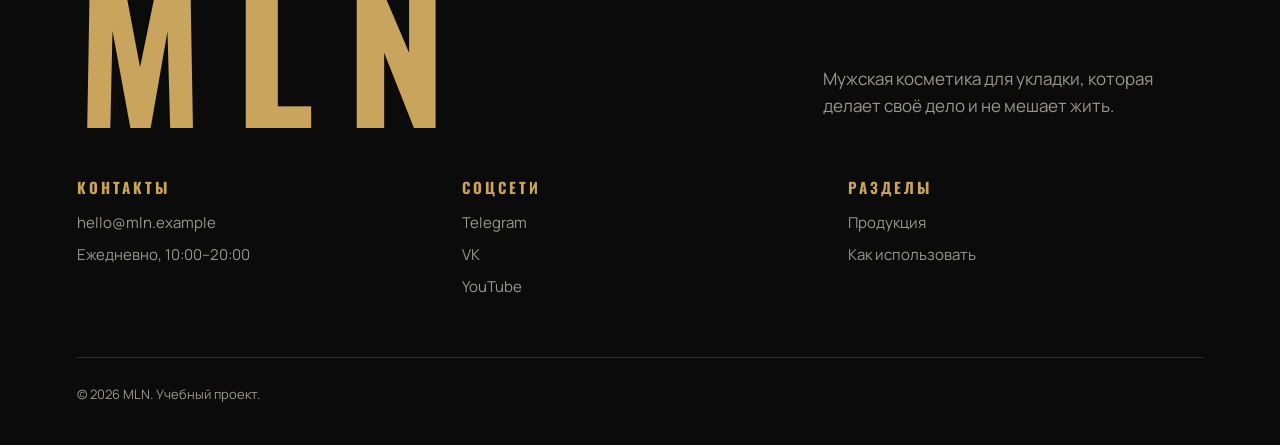
==== commit df02ded2: "Ускорен сайт: убраны лишние перерисовки и анимации вне экрана - банки на главном экране двигаются го" ====
--- a/mln/index.html
+++ b/mln/index.html
@@ -113,7 +113,7 @@
   <!-- Фон: камни + золотое свечение -->
   <div class="hero-bg" aria-hidden="true">
     <div class="rocks rocks-side" data-depth=".3" data-scroll=".45"></div>
-    <div class="hero-glow" data-depth=".5" data-scroll=".35"></div>
+    <div class="hero-glow"></div>
     <div class="rocks rocks-main" data-depth=".7" data-scroll=".3"></div>
     <div class="hero-vignette"></div>
   </div>
@@ -126,9 +126,9 @@
       <a href="#products" class="btn shine">Смотреть продукцию</a>
     </div>
     <div class="hero-art" aria-hidden="true">
-      <svg class="pack pack-powder" data-depth="1.1" data-scroll="-.12" viewBox="0 0 120 380"><use href="#pk-powder"/></svg>
-      <svg class="pack pack-jar" data-depth="1.6" data-scroll="-.2" viewBox="0 0 300 220"><use href="#pk-jar-wax"/></svg>
-      <svg class="pack pack-spray" data-depth="1.3" data-scroll="-.16" viewBox="0 0 170 380"><use href="#pk-spray"/></svg>
+      <div class="pack pack-powder" data-depth="1.1" data-scroll="-.12"><svg viewBox="0 0 120 380"><use href="#pk-powder"/></svg></div>
+      <div class="pack pack-jar" data-depth="1.6" data-scroll="-.2"><svg viewBox="0 0 300 220"><use href="#pk-jar-wax"/></svg></div>
+      <div class="pack pack-spray" data-depth="1.3" data-scroll="-.16"><svg viewBox="0 0 170 380"><use href="#pk-spray"/></svg></div>
     </div>
   </div>
   <a href="#about" class="scroll-hint" aria-label="Листать вниз"><span></span></a>
@@ -204,6 +204,8 @@
         <li data-at=".28"><b>Лёгкий блеск</b><span>Ухоженный вид без жирности</span></li>
       </ul>
       <svg class="showcase-jar" viewBox="0 -110 300 330" aria-label="Банка воска MLN">
+        <!-- тень нарисована прямо в картинке: так браузеру не нужно размывать её на каждом кадре -->
+        <ellipse cx="150" cy="212" rx="175" ry="26" fill="url(#floorShadow)" opacity=".7"/>
         <ellipse cx="150" cy="203" rx="142" ry="12" fill="url(#floorShadow)"/>
         <clipPath id="sc-clip"><path d="M20 80 V176 A130 22 0 0 0 280 176 V80 Z"/></clipPath>
         <path d="M20 80 V176 A130 22 0 0 0 280 176 V80 Z" fill="#141416" filter="url(#grain)"/>
--- a/mln/style.css
+++ b/mln/style.css
@@ -932,3 +932,18 @@
 }
 .rcard .rstars { display: block; font-size: 15px; margin-bottom: 10px; letter-spacing: .12em; }
 .rcard-who small { display: block; white-space: nowrap; overflow: hidden; text-overflow: ellipsis; }
+
+/* ===== Быстродействие ===== */
+/* банки на главном экране: тень рисуется один раз, дальше двигается готовая картинка */
+.pack { will-change: transform, translate; filter: drop-shadow(0 25px 30px rgba(0,0,0,.75)); }
+/* большая банка: без размытой тени (она пересчитывалась на каждом кадре) */
+.showcase-jar { filter: none; }
+/* бегущие ленты и свечение двигаются отдельным слоем */
+.marquee-track, .wall-track { will-change: transform; }
+.hero-glow { will-change: transform; }
+.rocks { will-change: translate; }
+/* свечение и так мягкое — размытие убрано, оно пересчитывалось на каждом кадре */
+.hero-glow { filter: none; }
+.offscreen *, .offscreen *::before, .offscreen *::after { animation-play-state: paused !important; }
+/* банка внутри обёртки: двигается обёртка, а рисунок не перерисовывается */
+.pack > svg { display: block; width: 100%; height: auto; }
